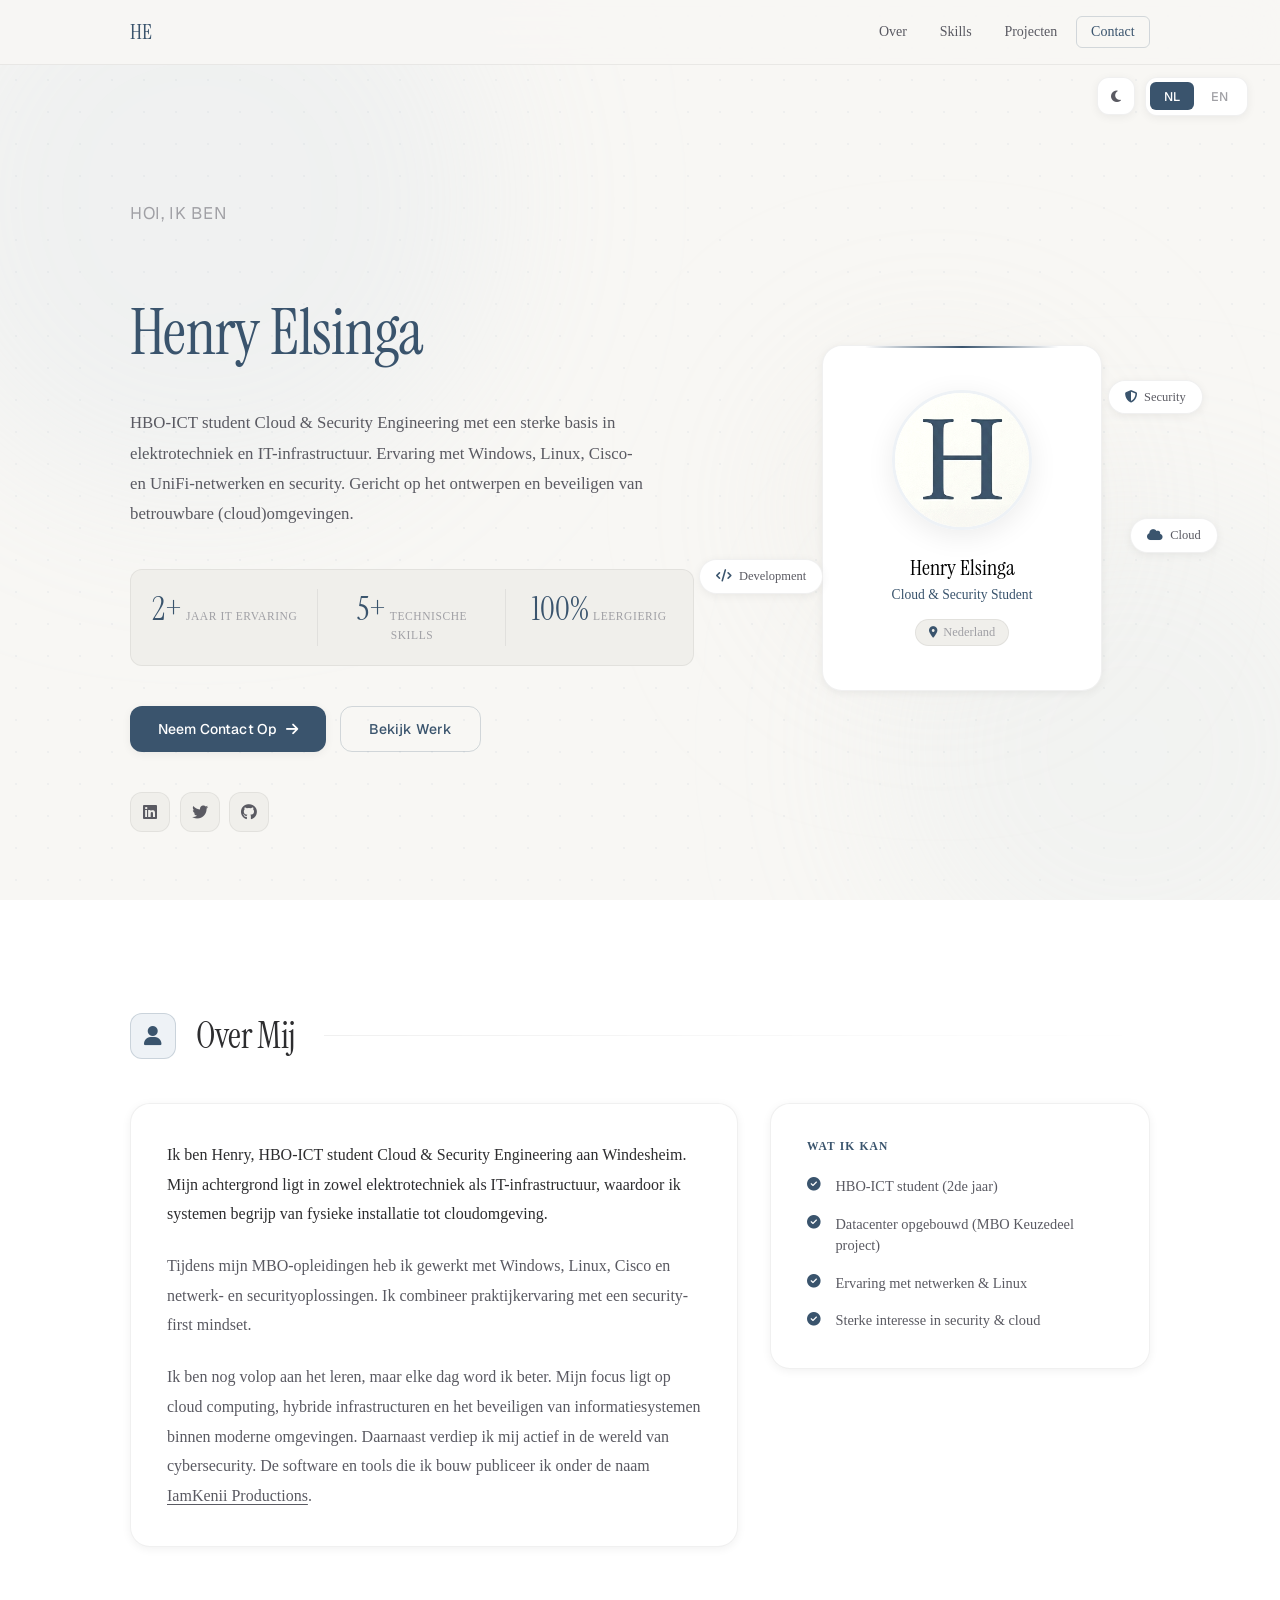
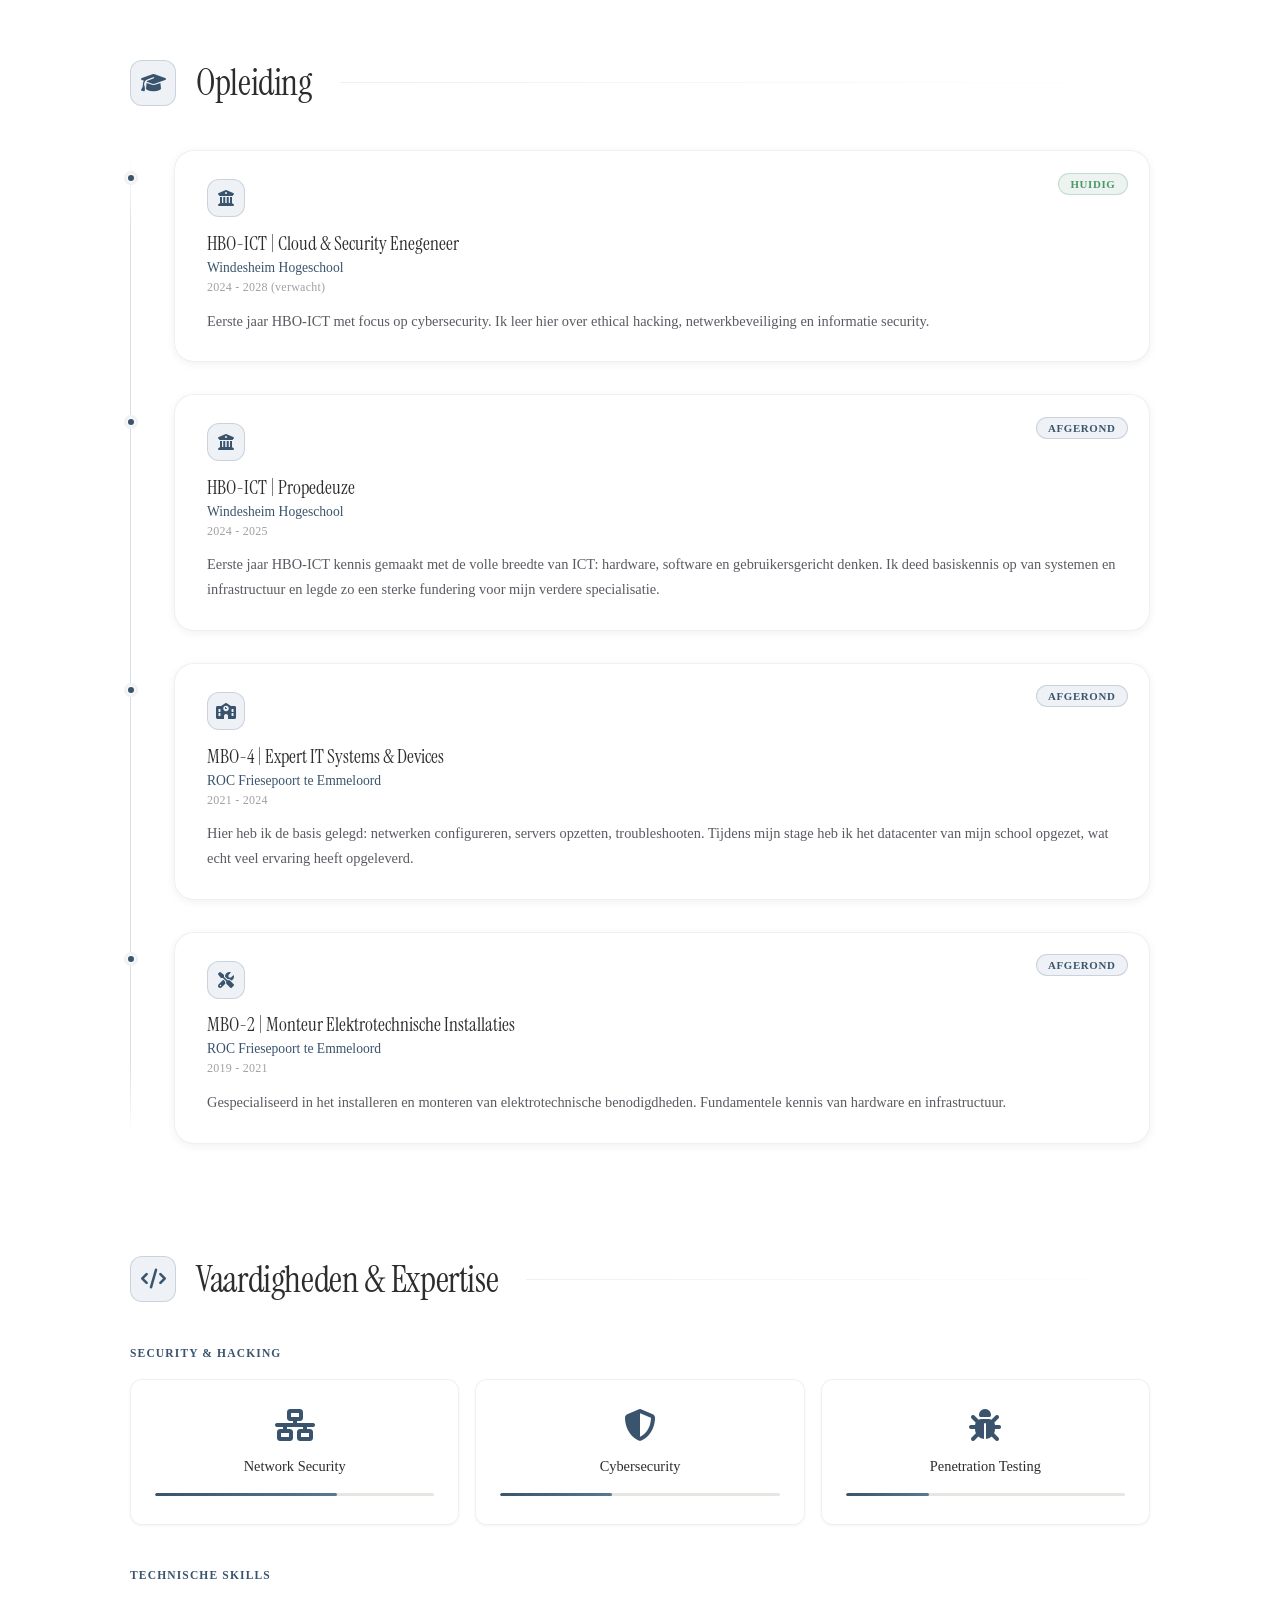
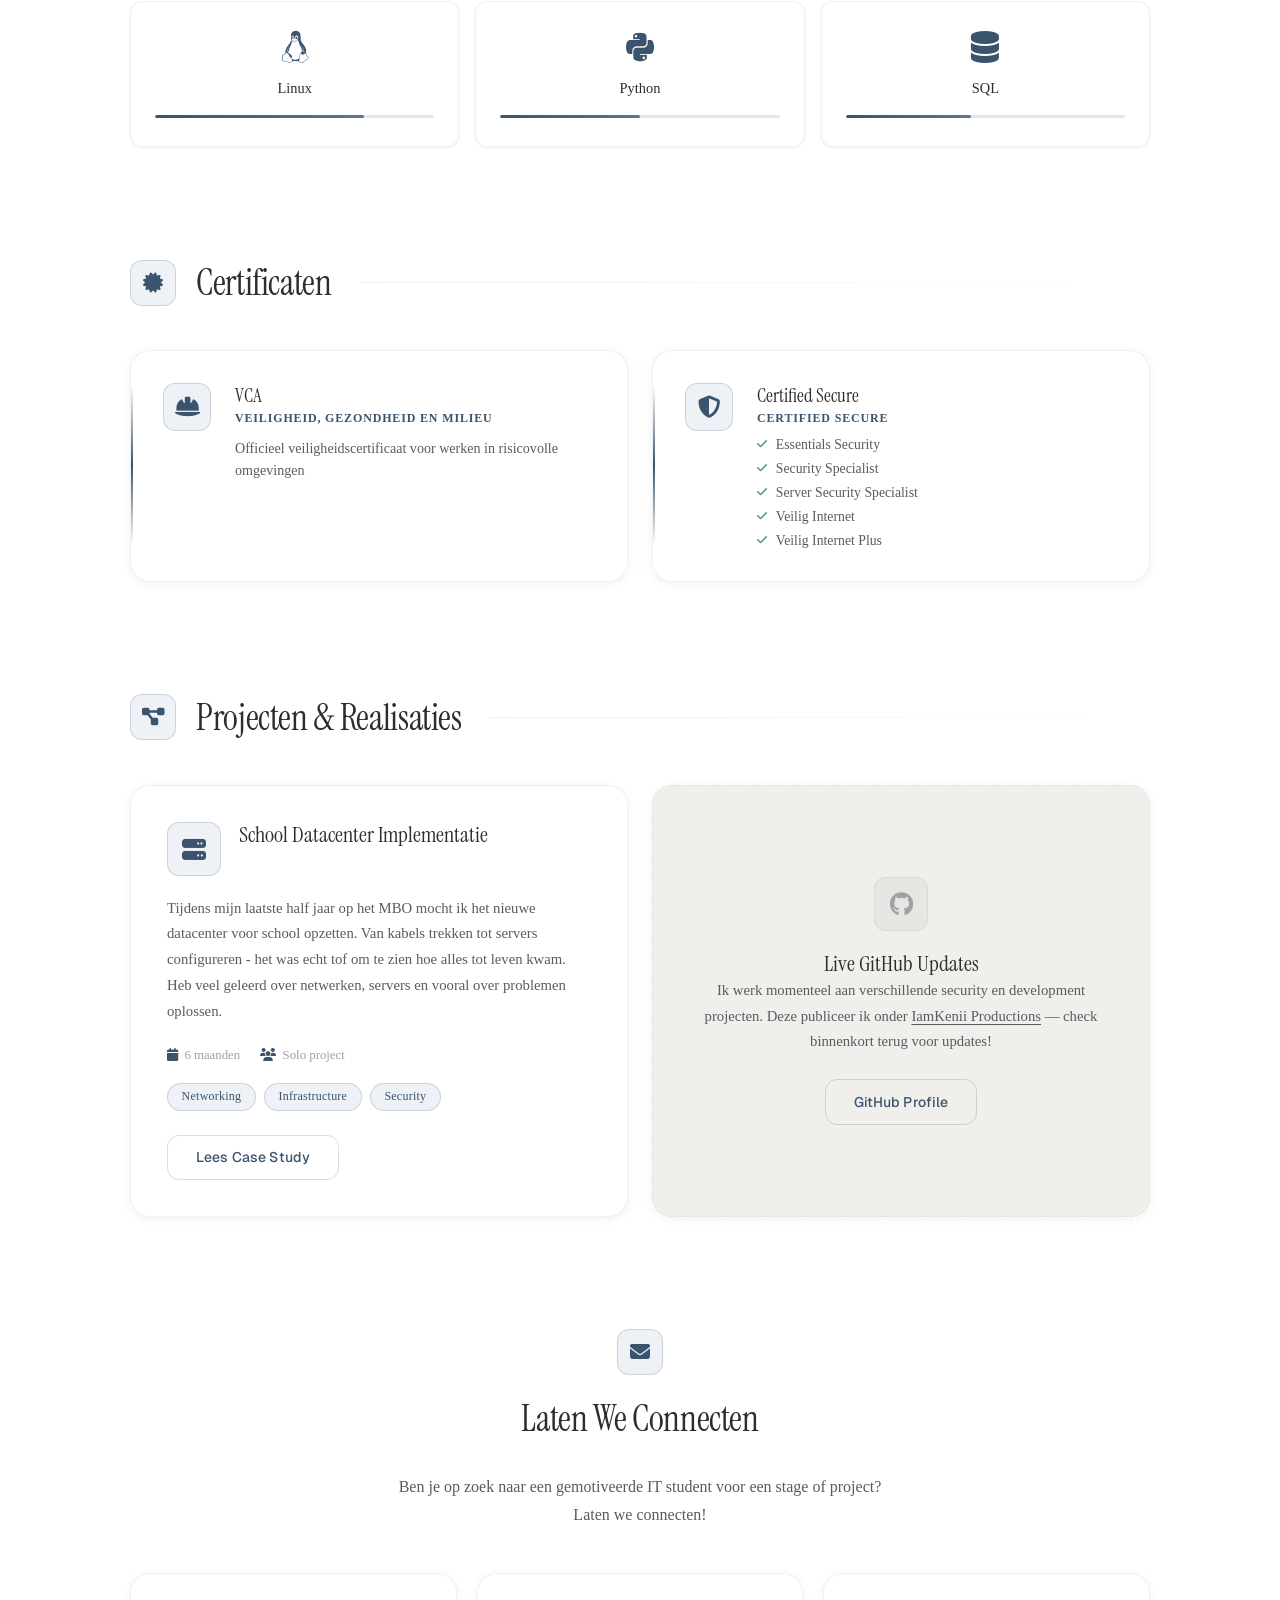
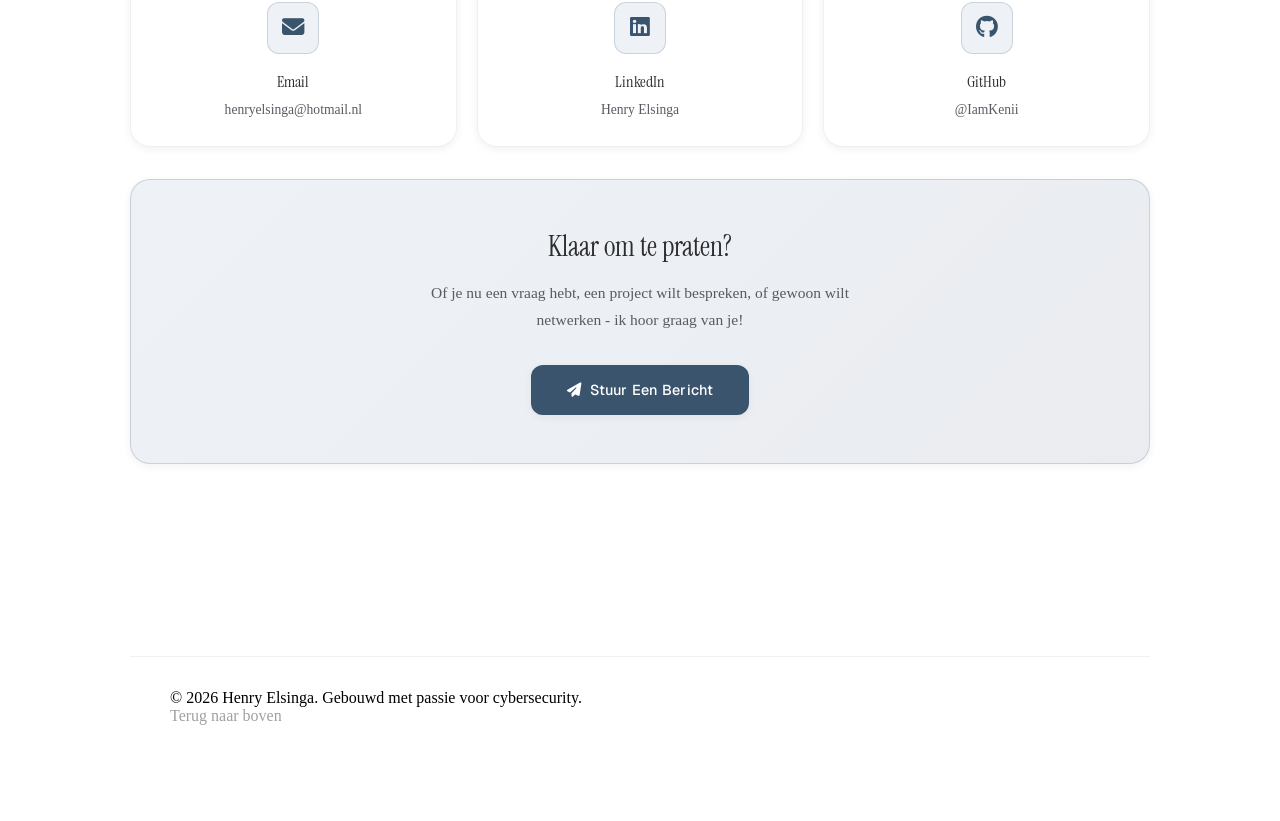
==== index.html @ 46349748 "Refactor styles, add theme & UI/JS improvements Large visual and behavior update: refactors CSS vari" ====
<!DOCTYPE html>
<html lang="nl">
<head>
    <meta charset="UTF-8">
    <meta name="viewport" content="width=device-width, initial-scale=1.0">
    <title>Henry Elsinga - Cloud & Security Engineer</title>
    <meta name="description" content="HBO-ICT student gespecialiseerd in cybersecurity, ethical hacking en cloud security. Beschikbaar voor stages en projecten.">
    <link rel="preconnect" href="https://fonts.googleapis.com">
    <link rel="preconnect" href="https://fonts.gstatic.com" crossorigin>
    <link href="https://fonts.googleapis.com/css2?family=Instrument+Serif:ital@0;1&family=Geist:wght@300;400;500;600&display=swap" rel="stylesheet">
    <link rel="stylesheet" href="https://cdnjs.cloudflare.com/ajax/libs/font-awesome/6.4.0/css/all.min.css">
    <link rel="stylesheet" href="./assets/css/style.css">
</head>
<body data-theme="light">
    <div class="background-animation">
        <div class="gradient-orbs">
            <div class="orb orb-1"></div>
            <div class="orb orb-2"></div>
            <div class="orb orb-3"></div>
        </div>
        <div class="grid-pattern"></div>
    </div>

    <!-- Henry Elsinga - Portfolio -->
    <nav class="main-nav">
        <div class="nav-content">
            <a href="#home" class="nav-logo">HE</a>
            <div class="nav-links-desktop">
                <a href="#about" class="nav-link">Over</a>
                <a href="#skills" class="nav-link">Skills</a>
                <a href="#projects" class="nav-link">Projecten</a>
                <a href="#contact" class="nav-link nav-link-highlight">Contact</a>
            </div>
        </div>
    </nav>

    <!-- Control Panel -->
    <div class="controls">
        <button class="theme-toggle" onclick="toggleTheme()" aria-label="Toggle theme">
            <i class="fas fa-moon" id="theme-icon"></i>
        </button>
        <div class="language-selector">
            <button class="lang-btn active" onclick="changeLanguage('nl')" data-lang="nl">NL</button>
            <button class="lang-btn" onclick="changeLanguage('en')" data-lang="en">EN</button>
        </div>
    </div>

    <!-- Main Container -->
    <div class="container">
        <main class="portfolio-wrapper">
            
            <section id="home" class="hero">
                <div class="hero-inner">
                    <div class="hero-text">
                        <h1 class="hero-title">
                            <span data-translate="hi" class="hero-label">Hoi, ik ben</span><br>
                            <span class="name">Henry Elsinga</span>
                        </h1>
                        <p class="hero-bio" data-translate="hero-subtitle">
                            HBO-ICT student Cloud & Security Engineering met een sterke basis in elektrotechniek en IT-infrastructuur. Ervaring met Windows, Linux, Cisco- en UniFi-netwerken en security. Gericht op het ontwerpen en beveiligen van betrouwbare (cloud)omgevingen.
                        </p>
                        
                        <div class="hero-stats">
                            <div class="stat">
                                <span class="stat-val">2+</span>
                                <span class="stat-name" data-translate="stat1">Jaar IT Ervaring</span>
                            </div>
                            <div class="stat">
                                <span class="stat-val">5+</span>
                                <span class="stat-name" data-translate="stat2">Technische Skills</span>
                            </div>
                            <div class="stat">
                                <span class="stat-val">100%</span>
                                <span class="stat-name" data-translate="stat3">Leergierig</span>
                            </div>
                        </div>

                        <div class="hero-actions">
                            <a href="#contact" class="btn btn-primary">
                                <span data-translate="cta-contact">Neem Contact Op</span>
                                <i class="fas fa-arrow-right"></i>
                            </a>
                            <a href="#projects" class="btn btn-outline">
                                <span data-translate="cta-work">Bekijk Werk</span>
                            </a>
                        </div>

                        <div class="hero-socials">
                            <a href="https://www.linkedin.com/in/henry-elsinga-b811a8236/" class="social-icon" target="_blank" rel="noopener" aria-label="LinkedIn">
                                <i class="fab fa-linkedin"></i>
                            </a>
                            <a href="https://twitter.com/kenixwastaken" class="social-icon" target="_blank" rel="noopener" aria-label="Twitter">
                                <i class="fab fa-twitter"></i>
                            </a>
                            <a href="https://github.com/IamKenii" class="social-icon" target="_blank" rel="noopener" aria-label="GitHub">
                                <i class="fab fa-github"></i>
                            </a>
                        </div>
                    </div>

                    <div class="hero-figure">
                        <div class="profile-box">
                            <div class="profile-img">
                                <img src="./assets/img/unnamed.png" alt="Henry Elsinga" style="filter: contrast(1.05) brightness(1.02);">
                            </div>
                            <div class="profile-meta">
                                <h3>Henry Elsinga</h3>
                                <p data-translate="profile-role">Cloud & Security Student</p>
                                <div class="profile-loc">
                                    <i class="fas fa-map-marker-alt"></i>
                                    <span>Nederland</span>
                                </div>
                            </div>
                        </div>

                        <div class="tag-floating tag-1">
                            <i class="fas fa-shield-alt"></i>
                            <span data-translate="badge1">Security</span>
                        </div>
                        <div class="tag-floating tag-2">
                            <i class="fas fa-code"></i>
                            <span data-translate="badge2">Development</span>
                        </div>
                        <div class="tag-floating tag-3">
                            <i class="fas fa-cloud"></i>
                            <span data-translate="badge3">Cloud</span>
                        </div>
                    </div>
                </div>
            </section>

            <section id="about" class="about reveal">
                <div class="section-top">
                    <div class="icon-wrap">
                        <i class="fas fa-user"></i>
                    </div>
                    <h2 class="title" data-translate="about">Over Mij</h2>
                </div>
                <div class="about-main">
                    <div class="glass-card about-desc">
                        <p class="text" data-translate="about-text">
                            Ik ben Henry, HBO-ICT student Cloud & Security Engineering aan Windesheim. Mijn achtergrond ligt in zowel elektrotechniek als IT-infrastructuur, waardoor ik systemen begrijp van fysieke installatie tot cloudomgeving.
                        </p>
                        <p class="text" data-translate="about-text2">
                            Tijdens mijn MBO-opleidingen heb ik gewerkt met Windows, Linux, Cisco en netwerk- en securityoplossingen. Ik combineer praktijkervaring met een security-first mindset.
                        </p>
                        <p class="text" data-translate="about-text3">
                            Ik ben nog volop aan het leren, maar elke dag word ik beter. Mijn focus ligt op cloud computing, hybride infrastructuren en het beveiligen van informatiesystemen binnen moderne omgevingen. Daarnaast verdiep ik mij actief in de wereld van cybersecurity. De software en tools die ik bouw publiceer ik onder de naam <a href="https://ip.henryelsinga.nl" target="_blank" rel="noopener" style="color:inherit;text-decoration:underline;text-underline-offset:3px;">IamKenii Productions</a>.
                        </p>
                    </div>
                    <div class="glass-card about-highlights">
                        <h3 data-translate="highlights">Wat ik kan</h3>
                        <ul class="check-list">
                            <li>
                                <i class="fas fa-check-circle"></i>
                                <span data-translate="highlight1">HBO-ICT student (2de jaar)</span>
                            </li>
                            <li>
                                <i class="fas fa-check-circle"></i>
                                <span data-translate="highlight2">Datacenter opgebouwd (MBO Keuzedeel project)</span>
                            </li>
                            <li>
                                <i class="fas fa-check-circle"></i>
                                <span data-translate="highlight3">Ervaring met netwerken & Linux</span>
                            </li>
                            <li>
                                <i class="fas fa-check-circle"></i>
                                <span data-translate="highlight4">Sterke interesse in security & cloud</span>
                            </li>
                        </ul>
                    </div>
                </div>
            </section>

            <section class="edu-wrap reveal">
                <div class="section-top">
                    <div class="icon-wrap">
                        <i class="fas fa-graduation-cap"></i>
                    </div>
                    <h2 class="title" data-translate="education">Opleiding</h2>
                </div>
                <div class="edu-timeline">
                    <div class="edu-node">
                        <div class="node-dot"></div>
                        <div class="node-box glass-card">
                            <div class="node-icon">
                                <i class="fas fa-university"></i>
                            </div>
                            <div class="node-status status-current" data-translate="current">Huidig</div>
                            <h3 class="node-title">HBO-ICT | Cloud & Security Enegeneer</h3>
                            <p class="node-place">Windesheim Hogeschool</p>
                            <p class="node-time" data-translate="edu1-period">2024 - 2028 (verwacht)</p>
                            <p class="node-text" data-translate="edu1-desc">Eerste jaar HBO-ICT met focus op cybersecurity. Ik leer hier over ethical hacking, netwerkbeveiliging en informatie security.</p>
                        </div>
                    </div>
                    <div class="edu-node">
                        <div class="node-dot"></div>
                        <div class="node-box glass-card">
                            <div class="node-icon">
                                <i class="fas fa-university"></i>
                            </div>
                            <div class="node-status status-done" data-translate="completed">Afgerond</div>
                            <h3 class="node-title">HBO-ICT | Propedeuze</h3>
                            <p class="node-place">Windesheim Hogeschool</p>
                            <p class="node-time" data-translate="edu2-period">2024 - 2025</p>
                            <p class="node-text" data-translate="edu2-desc">Eerste jaar HBO-ICT kennis gemaakt met de volle breedte van ICT: hardware, software en gebruikersgericht denken. Ik deed basiskennis op van systemen en infrastructuur en legde zo een sterke fundering voor mijn verdere specialisatie.</p>
                        </div>
                    </div>
                    <div class="edu-node">
                        <div class="node-dot"></div>
                        <div class="node-box glass-card">
                            <div class="node-icon">
                                <i class="fas fa-school"></i>
                            </div>
                            <div class="node-status status-done" data-translate="completed">Afgerond</div>
                            <h3 class="node-title">MBO-4 | Expert IT Systems & Devices</h3>
                            <p class="node-place">ROC Friesepoort te Emmeloord</p>
                            <p class="node-time" data-translate="edu3-period">2021 - 2024</p>
                            <p class="node-text" data-translate="edu3-desc">Hier heb ik de basis gelegd: netwerken configureren, servers opzetten, troubleshooten. Tijdens mijn stage heb ik het datacenter van mijn school opgezet, wat echt veel ervaring heeft opgeleverd.</p>
                        </div>
                    </div>
                    <div class="edu-node">
                        <div class="node-dot"></div>
                        <div class="node-box glass-card">
                            <div class="node-icon">
                                <i class="fas fa-tools"></i>
                            </div>
                            <div class="node-status status-done" data-translate="completed">Afgerond</div>
                            <h3 class="node-title">MBO-2 | Monteur Elektrotechnische Installaties</h3>
                            <p class="node-place">ROC Friesepoort te Emmeloord</p>
                            <p class="node-time" data-translate="edu4-period">2019 - 2021</p>
                            <p class="node-text" data-translate="edu4-desc">Gespecialiseerd in het installeren en monteren van elektrotechnische benodigdheden. Fundamentele kennis van hardware en infrastructuur.</p>
                        </div>
                    </div>
                </div>
            </section>

            <section id="skills" class="skills reveal">
                <div class="section-top">
                    <div class="icon-wrap">
                        <i class="fas fa-code"></i>
                    </div>
                    <h2 class="title" data-translate="skills">Vaardigheden & Expertise</h2>
                </div>
                
                <div class="skills-wrap">
                    <div class="skills-group">
                        <h3 class="group-label" data-translate="cat-security">
                            Security & Hacking
                        </h3>
                        <div class="skills-flow">
                            <div class="skill-item">
                                <div class="item-icon">
                                    <i class="fas fa-network-wired"></i>
                                </div>
                                <h4 class="item-name" data-translate="skill-network">Network Security</h4>
                                <div class="item-meter">
                                    <div class="meter-fill" style="--skill-level: 65%"></div>
                                </div>
                            </div>
                            <div class="skill-item">
                                <div class="item-icon">
                                    <i class="fas fa-shield-alt"></i>
                                </div>
                                <h4 class="item-name" data-translate="skill-security">Cybersecurity</h4>
                                <div class="item-meter">
                                    <div class="meter-fill" style="--skill-level: 40%"></div>
                                </div>
                            </div>
                            <div class="skill-item">
                                <div class="item-icon">
                                    <i class="fas fa-bug"></i>
                                </div>
                                <h4 class="item-name" data-translate="skill-pentest">Penetration Testing</h4>
                                <div class="item-meter">
                                    <div class="meter-fill" style="--skill-level: 30%"></div>
                                </div>
                            </div>
                        </div>
                    </div>

                    <div class="skills-group">
                        <h3 class="group-label" data-translate="cat-tech">
                            Technische Skills
                        </h3>
                        <div class="skills-flow">
                            <div class="skill-item">
                                <div class="item-icon">
                                    <i class="fab fa-linux"></i>
                                </div>
                                <h4 class="item-name">Linux</h4>
                                <div class="item-meter">
                                    <div class="meter-fill" style="--skill-level: 75%"></div>
                                </div>
                            </div>
                            <div class="skill-item">
                                <div class="item-icon">
                                    <i class="fab fa-python"></i>
                                </div>
                                <h4 class="item-name">Python</h4>
                                <div class="item-meter">
                                    <div class="meter-fill" style="--skill-level: 50%"></div>
                                </div>
                            </div>
                            <div class="skill-item">
                                <div class="item-icon">
                                    <i class="fas fa-database"></i>
                                </div>
                                <h4 class="item-name">SQL</h4>
                                <div class="item-meter">
                                    <div class="meter-fill" style="--skill-level: 45%"></div>
                                </div>
                            </div>
                        </div>
                    </div>
                </div>
            </section>

            <section id="certificates" class="certs reveal">
                <div class="section-top">
                    <div class="icon-wrap">
                        <i class="fas fa-certificate"></i>
                    </div>
                    <h2 class="title" data-translate="certificates">Certificaten</h2>
                </div>

                <div class="certs-grid">
                    <div class="cert-card glass-card">
                        <div class="cert-icon">
                            <i class="fas fa-hard-hat"></i>
                        </div>
                        <div class="cert-body">
                            <h3 class="cert-name">VCA</h3>
                            <p class="cert-org" data-translate="cert-vca-issuer">Veiligheid, Gezondheid en Milieu</p>
                            <p class="cert-text" data-translate="cert-vca-desc">Officieel veiligheidscertificaat voor werken in risicovolle omgevingen</p>
                        </div>
                    </div>

                    <div class="cert-card glass-card cert-featured">
                        <div class="cert-icon">
                            <i class="fas fa-shield-alt"></i>
                        </div>
                        <div class="cert-body">
                            <h3 class="cert-name" data-translate="cert-featured">Certified Secure</h3>
                            <p class="cert-org" data-translate="cert-featured">Certified Secure</p>
                            <ul class="cert-list">
                                <li><i class="fas fa-check"></i> <span data-translate="cert-sec-essentials">Essentials Security</span></li>
                                <li><i class="fas fa-check"></i> <span data-translate="cert-sec-specialist">Security Specialist</span></li>
                                <li><i class="fas fa-check"></i> <span data-translate="cert-sec-server">Server Security Specialist</span></li>
                                <li><i class="fas fa-check"></i> <span data-translate="cert-sec-internet">Veilig Internet</span></li>
                                <li><i class="fas fa-check"></i> <span data-translate="cert-sec-internet-plus">Veilig Internet Plus</span></li>
                            </ul>
                        </div>
                    </div>
                </div>
            </section>
            <section id="projects" class="work reveal">
                <div class="section-top">
                    <div class="icon-wrap">
                        <i class="fas fa-project-diagram"></i>
                    </div>
                    <h2 class="title" data-translate="projects">Projecten & Realisaties</h2>
                </div>
                <div class="work-grid">
                    <article class="glass-card work-item featured">
                        <div class="work-head">
                            <div class="work-icon">
                                <i class="fas fa-server"></i>
                            </div>
                            <h3 class="work-title" data-translate="project1-title">School Datacenter Implementatie</h3>
                        </div>
                        <p class="work-desc" data-translate="project1-desc">
                            Tijdens mijn laatste half jaar op het MBO mocht ik het nieuwe datacenter voor school opzetten. Van kabels trekken tot servers configureren - het was echt tof om te zien hoe alles tot leven kwam. Heb veel geleerd over netwerken, servers en vooral over problemen oplossen.
                        </p>
                        
                        <div class="work-case-study" id="case-1" style="display:none; margin-top: 1.5rem; padding-top: 1.5rem; border-top: 1px solid var(--border);">
                            <p class="node-text" data-translate="project1-case"></p>
                        </div>

                        <div class="work-meta">
                            <div class="meta-item">
                                <i class="fas fa-calendar"></i>
                                <span>6 maanden</span>
                            </div>
                            <div class="meta-item">
                                <i class="fas fa-users"></i>
                                <span data-translate="solo">Solo project</span>
                            </div>
                        </div>
                        <div class="work-tags">
                            <span class="pill">Networking</span>
                            <span class="pill">Infrastructure</span>
                            <span class="pill">Security</span>
                        </div>
                        <div class="work-actions" style="margin-top: 1.5rem;">
                            <button class="btn btn-outline btn-sm" onclick="toggleCase('case-1', this)">
                                <span data-translate="read-case">Lees Case Study</span>
                            </button>
                        </div>
                    </article>

                    <article class="glass-card work-item empty">
                        <div class="work-icon">
                            <i class="fab fa-github"></i>
                        </div>
                        <h3 class="work-title" data-translate="live-updates">Live GitHub Updates</h3>
                        <p class="work-desc" data-translate="upcoming-desc">
                            Ik werk momenteel aan verschillende security en development projecten. Deze publiceer ik onder <a href="https://ip.henryelsinga.nl" target="_blank" rel="noopener" style="color:inherit;text-decoration:underline;text-underline-offset:3px;">IamKenii Productions</a> — check binnenkort terug voor updates!
                        </p>
                        <a href="https://github.com/IamKenii" target="_blank" class="btn btn-outline">
                            <span>GitHub Profile</span>
                        </a>
                    </article>
                </div>
            </section>

            <section id="contact" class="connect reveal">
                <div class="section-top centered">
                    <div class="icon-wrap">
                        <i class="fas fa-envelope"></i>
                    </div>
                    <h2 class="title" data-translate="contact-title">Laten We Connecten</h2>
                    <p class="subtitle" data-translate="contact-subtitle">
                        Ben je op zoek naar een gemotiveerde IT student voor een stage of project? Laten we connecten!
                    </p>
                </div>

                <div class="connect-links">
                    <div class="connect-card glass-card">
                        <div class="connect-icon">
                            <i class="fas fa-envelope"></i>
                        </div>
                        <h3 data-translate="email">Email</h3>
                        <a href="mailto:henryelsinga@hotmail.nl" class="connect-link">henryelsinga@hotmail.nl</a>
                    </div>

                    <div class="connect-card glass-card">
                        <div class="connect-icon">
                            <i class="fab fa-linkedin"></i>
                        </div>
                        <h3>LinkedIn</h3>
                        <a href="https://www.linkedin.com/in/henry-elsinga-b811a8236/" target="_blank" class="connect-link">Henry Elsinga</a>
                    </div>

                    <div class="connect-card glass-card">
                        <div class="connect-icon">
                            <i class="fab fa-github"></i>
                        </div>
                        <h3>GitHub</h3>
                        <a href="https://github.com/IamKenii" target="_blank" class="connect-link">@IamKenii</a>
                    </div>
                </div>

                <div class="contact-cta glass-card">
                    <h3 data-translate="cta-title">Klaar om te praten?</h3>
                    <p data-translate="cta-text">Of je nu een vraag hebt, een project wilt bespreken, of gewoon wilt netwerken - ik hoor graag van je!</p>
                    <a href="mailto:henryelsinga@hotmail.nl" class="btn btn-primary btn-large">
                        <i class="fas fa-paper-plane"></i>
                        <span data-translate="send-message">Stuur Een Bericht</span>
                    </a>
                </div>
            </section>

            <footer class="portfolio-footer">
                <p>&copy; 2026 Henry Elsinga. <span data-translate="footer">Gebouwd met passie voor cybersecurity.</span></p>
                <div class="footer-links">
                    <a href="#home" data-translate="back-top">Terug naar boven</a>
                </div>
            </footer>
        </main>
    </div>

    <script src="./assets/js/script.js"></script>
</body>
</html>
---- assets/css/style.css ----
/* Henry Elsinga - Portfolio Styling */

@import url('https://fonts.googleapis.com/css2?family=Instrument+Serif:ital@0;1&family=Geist:wght@300;400;500;600&display=swap');

:root {
    --bg:           #f8f7f4;
    --bg-card:      #ffffff;
    --bg-subtle:    #f0efeb;
    --bg-muted:     #e8e6e2;

    --text-primary:   #2d2d2f;
    --text-secondary: #5a5a62;
    --text-muted:     #a0a0a5;

    --accent:         #3a546d;
    --accent-light:   #5b7791;
    --accent-pale:    #eef2f6;
    --accent-glow:    rgba(58, 84, 109, 0.08);

    --border:         rgba(0,0,0,0.06);
    --border-strong:  rgba(58, 84, 109, 0.2);

    --shadow-xs: 0 1px 3px rgba(0,0,0,0.05);
    --shadow-sm: 0 2px 10px rgba(0,0,0,0.06);
    --shadow-md: 0 6px 28px rgba(0,0,0,0.08);
    --shadow-lg: 0 16px 56px rgba(0,0,0,0.10);

    --radius-sm:  6px;
    --radius-md:  12px;
    --radius-lg:  20px;
    --radius-full: 9999px;

    --ease: cubic-bezier(0.4, 0, 0.2, 1);
    --fast: 0.16s;
    --base: 0.28s;

    --font-serif: 'Instrument Serif', Georgia, serif;
    --font-sans:  'Geist', -apple-system, sans-serif;
}

[data-theme="dark"] {
    --bg:           #121214;
    --bg-card:      #1a1a1e;
    --bg-subtle:    #222228;
    --bg-muted:     #2a2a32;

    --text-primary:   #e1e1e6;
    --text-secondary: #a0a0a5;
    --text-muted:     #6a6a70;

    --accent:         #8ca8c4;
    --accent-light:   #a8bfd8;
    --accent-pale:    rgba(140, 168, 196, 0.1);
    --accent-glow:    rgba(140, 168, 196, 0.15);

    --border:         rgba(255,255,255,0.08);
    --border-strong:  rgba(140, 168, 196, 0.3);

    --shadow-xs: 0 1px 3px rgba(0,0,0,0.3);
    --shadow-sm: 0 2px 10px rgba(0,0,0,0.4);
    --shadow-md: 0 6px 28px rgba(0,0,0,0.5);
    --shadow-lg: 0 16px 56px rgba(0,0,0,0.6);
}

/* Layout & Basis */
* { margin: 0; padding: 0; box-sizing: border-box; }
html { scroll-behavior: smooth; }

body.theme-switching {
    transition: background-color 0.4s ease, color 0.4s ease !important;
}
body.theme-switching * {
    transition: background-color 0.4s ease, color 0.4s ease, border-color 0.4s ease, box-shadow 0.4s ease !important;
}

/* Achtergrond effecten */
.background-animation {
    position: fixed;
    inset: 0;
    z-index: -1;
    pointer-events: none;
    overflow: hidden;
    background: var(--bg);
}

.gradient-orbs {
    position: absolute;
    inset: 0;
}

.orb {
    position: absolute;
    border-radius: 50%;
    filter: blur(80px);
    opacity: 0.15;
    animation: pulse-subtle 10s ease-in-out infinite;
    mix-blend-mode: multiply;
}

[data-theme="dark"] .orb {
    mix-blend-mode: screen;
    opacity: 0.1;
}

.orb-1 { width: 600px; height: 600px; background: #c5d5e8; top: -100px; left: -100px; animation-delay: 0s; }
.orb-2 { width: 500px; height: 500px; background: #d6e3ec; bottom: -100px; right: -100px; animation-delay: 2s; }
.orb-3 { width: 300px; height: 300px; background: #e2ddd8; top: 40%; right: 15%; animation-delay: 5s; }

.grid-pattern {
    position: absolute;
    inset: 0;
    background-image: radial-gradient(rgba(74, 101, 128, 0.05) 1px, transparent 1px);
    background-size: 32px 32px;
}

/* ========================================
   Navigation
   ======================================== */
.main-nav {
    position: fixed; top: 0; left: 0; right: 0; z-index: 999;
    padding: 1rem 0;
    background: rgba(248, 247, 244, 0.9);
    backdrop-filter: blur(20px); -webkit-backdrop-filter: blur(20px);
    border-bottom: 1px solid var(--border);
    transition: all var(--base) var(--ease);
}

[data-theme="dark"] .main-nav {
    background: rgba(18, 18, 20, 0.9);
}

.nav-content {
    max-width: 1100px; margin: 0 auto;
    padding: 0 2.5rem;
    display: flex; justify-content: space-between; align-items: center;
}

.nav-logo {
    font-family: var(--font-serif);
    font-size: 1.35rem; font-weight: 400;
    color: var(--accent);
    text-decoration: none; letter-spacing: 0.01em;
    transition: opacity var(--fast);
}
.nav-logo:hover { opacity: 0.7; }

.nav-links-desktop { display: flex; align-items: center; gap: 0.25rem; }

.nav-link {
    color: var(--text-secondary); text-decoration: none;
    font-size: 0.875rem; font-weight: 400;
    padding: 0.45rem 0.9rem; border-radius: var(--radius-sm);
    transition: color var(--fast), background var(--fast);
}
.nav-link:hover { color: var(--text-primary); background: var(--bg-subtle); }
.nav-link-highlight {
    color: var(--accent) !important; font-weight: 500;
    border: 1px solid var(--border-strong);
}
.nav-link-highlight:hover { background: var(--accent-pale) !important; }

/* Controls */
.controls {
    position: fixed; top: 4.8rem; right: 2rem;
    display: flex; align-items: center; gap: 0.6rem; z-index: 1000;
}

.theme-toggle {
    display: flex; align-items: center; justify-content: center;
    width: 38px; height: 38px;
    background: var(--bg-card);
    border: 1px solid var(--border);
    border-radius: var(--radius-md);
    color: var(--text-secondary);
    cursor: pointer;
    box-shadow: var(--shadow-sm);
    transition: all var(--fast);
}
.theme-toggle:hover {
    color: var(--accent);
    border-color: var(--border-strong);
    transform: translateY(-1px);
}

.language-selector {
    display: flex; gap: 0.2rem;
    background: var(--bg-card);
    border: 1px solid var(--border);
    border-radius: var(--radius-md);
    padding: 0.28rem; box-shadow: var(--shadow-sm);
}
.lang-btn {
    padding: 0.35rem 0.85rem; border: none;
    border-radius: var(--radius-sm); background: transparent;
    color: var(--text-muted); font-family: var(--font-sans);
    font-size: 0.78rem; font-weight: 500; letter-spacing: 0.04em;
    cursor: pointer; transition: all var(--fast);
}
.lang-btn:hover { color: var(--text-primary); }
.lang-btn.active { background: var(--accent); color: #fff; }

/* ========================================
   Layout
   ======================================== */
.container { max-width: 1100px; margin: 0 auto; padding: 8.5rem 2.5rem 4rem; }
.portfolio-wrapper { display: flex; flex-direction: column; gap: 7rem; }

/* ========================================
   Card
   ======================================== */
.glass-card {
    background: var(--bg-card);
    border: 1px solid var(--border);
    border-radius: var(--radius-lg);
    padding: 2.25rem;
    box-shadow: var(--shadow-sm);
    transition: box-shadow var(--base) var(--ease), border-color var(--base) var(--ease), transform var(--base) var(--ease);
}
.glass-card:hover {
    box-shadow: var(--shadow-md);
    border-color: var(--border-strong);
}

/* ========================================
   Hero Section
   ======================================== */
.hero { min-height: calc(100vh - 8.5rem); display: flex; align-items: center; }
.hero-inner {
    display: grid; grid-template-columns: 1.2fr 0.8fr;
    gap: 5rem; align-items: center; width: 100%;
}
.hero-text { display: flex; flex-direction: column; gap: 2.5rem; }

.hero-title {
    font-family: var(--font-serif);
    font-size: clamp(2.6rem, 5.5vw, 4rem);
    font-weight: 400; line-height: 1.1; letter-spacing: -0.01em;
}
.hero-label {
    display: block; font-family: var(--font-sans);
    font-size: clamp(0.9rem, 2vw, 1.05rem);
    font-weight: 400; color: var(--text-muted);
    margin-bottom: 0.3rem; letter-spacing: 0.04em; text-transform: uppercase;
}
.name { color: var(--accent); }

.hero-bio {
    font-size: clamp(0.95rem, 1.6vw, 1.05rem);
    line-height: 1.8; color: var(--text-secondary);
    max-width: 520px; font-weight: 300;
}

/* Stats */
.hero-stats {
    display: grid; grid-template-columns: repeat(3,1fr);
    border: 1px solid var(--border); border-radius: var(--radius-md);
    overflow: hidden; background: var(--bg-subtle);
}
.stat { text-align: center; padding: 1.4rem 1rem; position: relative; }
.stat:not(:last-child)::after {
    content:''; position:absolute; right:0; top:20%; height:60%;
    width:1px; background: var(--border);
}
.stat-val {
    font-family: var(--font-serif);
    font-size: 2rem; font-weight: 400; color: var(--accent);
    line-height: 1; margin-bottom: 0.35rem;
}
.stat-name {
    font-size: 0.72rem; color: var(--text-muted);
    font-weight: 500; letter-spacing: 0.05em; text-transform: uppercase;
}

/* Hero Actions & Buttons */
.hero-actions { display: flex; gap: 0.85rem; flex-wrap: wrap; }
.btn {
    display: inline-flex; align-items: center; gap: 0.55rem;
    padding: 0.8rem 1.75rem; border-radius: var(--radius-md);
    font-family: var(--font-sans); font-weight: 500; font-size: 0.875rem;
    text-decoration: none; transition: all var(--base) var(--ease);
    cursor: pointer; border: none; letter-spacing: 0.01em;
}
.btn-primary { background: var(--accent); color: #fff; box-shadow: var(--shadow-sm); }
.btn-primary:hover { background: var(--accent-light); transform: translateY(-1px); box-shadow: var(--shadow-md); }
.btn-outline { background: transparent; border: 1px solid var(--border-strong); color: var(--accent); }
.btn-outline:hover { background: var(--accent-pale); transform: translateY(-1px); }
.btn-large { padding: 1rem 2.25rem; font-size: 0.9rem; }

/* Social Icons */
.hero-socials { display: flex; gap: 0.6rem; }
.social-icon {
    width: 40px; height: 40px; border-radius: var(--radius-md);
    background: var(--bg-subtle); border: 1px solid var(--border);
    display: flex; align-items: center; justify-content: center;
    color: var(--text-secondary); font-size: 1rem; text-decoration: none;
    transition: all var(--base) var(--ease);
}
.social-icon:hover {
    background: var(--accent-pale); border-color: var(--border-strong);
    color: var(--accent); transform: translateY(-2px); box-shadow: var(--shadow-sm);
}

/* Hero Visual Part */
.hero-figure { position: relative; display: flex; justify-content: center; align-items: center; }

.profile-box {
    padding: 2.75rem 2rem; text-align: center;
    width: 100%; max-width: 280px; position: relative;
    background: var(--bg-card);
    border: 1px solid var(--border);
    border-radius: var(--radius-lg);
    box-shadow: var(--shadow-sm);
}

.profile-box::before {
    content:''; position:absolute; top:0; left:15%; right:15%;
    height:2px; background: linear-gradient(90deg, transparent, var(--accent), transparent);
    border-radius: var(--radius-full);
}

.profile-img {
    width: 140px; height: 140px; border-radius: var(--radius-full);
    margin: 0 auto 1.5rem;
    border: 3px solid var(--accent-pale);
    box-shadow: var(--shadow-md);
}
.profile-img img { width:100%; height:100%; border-radius:var(--radius-full); object-fit:cover; }

.profile-meta h3 {
    font-family: var(--font-serif); font-size: 1.35rem;
    font-weight: 400; margin-bottom: 0.3rem;
}
.profile-meta p { color: var(--accent); font-size: 0.85rem; font-weight: 500; margin-bottom: 1rem; }
.profile-loc {
    display: inline-flex; align-items: center; gap: 0.4rem;
    color: var(--text-muted); font-size: 0.78rem;
    background: var(--bg-subtle); padding: 0.3rem 0.8rem;
    border-radius: var(--radius-full); border: 1px solid var(--border);
}
.profile-loc i { color: var(--accent); font-size: 0.7rem; }

/* Tags */
.tag-floating {
    position: absolute; background: var(--bg-card);
    border: 1px solid var(--border);
    padding: 0.55rem 1rem; border-radius: var(--radius-full);
    display: flex; align-items: center; gap: 0.45rem;
    font-size: 0.78rem; font-weight: 500; color: var(--text-secondary);
    box-shadow: var(--shadow-sm);
    animation: float 5s ease-in-out infinite;
}
.tag-floating i { color: var(--accent); }
.tag-1 { top: 10%; right: -14%; animation-delay: 0s; }
.tag-2 { bottom: 28%; left: -20%; animation-delay: 1.5s; }
.tag-3 { top: 50%; right: -18%; animation-delay: 3s; }

/* Shared Section Components */
.section-top { display: flex; align-items: center; gap: 1.25rem; margin-bottom: 2.75rem; }
.section-top.centered { flex-direction: column; text-align: center; }

.icon-wrap {
    width: 46px; height: 46px; border-radius: var(--radius-md);
    background: var(--accent-pale);
    display: flex; align-items: center; justify-content: center;
    color: var(--accent); font-size: 1.25rem; flex-shrink: 0;
    border: 1px solid var(--border-strong);
}

.title {
    font-family: var(--font-serif);
    font-size: clamp(1.75rem, 3.5vw, 2.25rem);
    font-weight: 400; color: var(--text-primary); letter-spacing: -0.01em;
}

.section-top:not(.centered)::after {
    content: ''; flex: 1; height: 1px;
    background: linear-gradient(to right, var(--border), transparent);
    margin-left: 0.5rem;
}

/* About Section Styles */
.about { animation: fadeInUp 0.8s ease-out both; }
.about.reveal { opacity: 0; transform: translateY(15px); animation: none; }
.about.reveal.active { animation: fadeInUp 0.8s ease-out forwards; }
.about-main { display: grid; grid-template-columns: 1.6fr 1fr; gap: 2rem; align-items: start; }
.about-desc { display: flex; flex-direction: column; gap: 1.4rem; }
.about-desc .text { font-size: 1rem; line-height: 1.85; color: var(--text-secondary); font-weight: 300; }
.about-desc .text:first-child { color: var(--text-primary); font-weight: 400; }

.about-highlights h3 {
    font-size: 0.72rem; font-weight: 600; margin-bottom: 1.5rem;
    color: var(--accent); text-transform: uppercase; letter-spacing: 0.1em;
}
.check-list { list-style: none; display: flex; flex-direction: column; gap: 1rem; }
.check-list li {
    display: flex; align-items: flex-start; gap: 0.9rem;
    color: var(--text-secondary); font-size: 0.9rem; line-height: 1.5;
}
.check-list i { color: var(--accent); font-size: 0.85rem; margin-top: 0.15rem; flex-shrink: 0; }

/* ========================================
   General Content Sections
   ======================================== */
.content-section { animation: fadeInUp 0.7s ease-out both; }
.section-header { display: flex; align-items: center; gap: 1.25rem; margin-bottom: 2.75rem; }
.section-header.centered { flex-direction: column; text-align: center; }

.section-icon {
    width: 46px; height: 46px; border-radius: var(--radius-md);
    background: var(--accent-pale);
    display: flex; align-items: center; justify-content: center;
    color: var(--accent); font-size: 1.25rem; flex-shrink: 0;
    border: 1px solid var(--border-strong);
}

.section-title {
    font-family: var(--font-serif);
    font-size: clamp(1.75rem, 3.5vw, 2.25rem);
    font-weight: 400; color: var(--text-primary); letter-spacing: -0.01em;
}
.section-subtitle {
    font-size: 1rem; color: var(--text-secondary);
    max-width: 500px; margin-top: 0.65rem; line-height: 1.75; font-weight: 300;
}

.section-header:not(.centered)::after {
    content: ''; flex: 1; height: 1px;
    background: linear-gradient(to right, var(--border), transparent);
    margin-left: 0.5rem;
}

/* Skills Section Styles */
.skills-wrap { display: flex; flex-direction: column; gap: 2.75rem; }
.skills-group { display: flex; flex-direction: column; gap: 1.25rem; }
.group-label {
    font-size: 0.72rem; font-weight: 600; letter-spacing: 0.1em;
    color: var(--accent); text-transform: uppercase;
    display: flex; align-items: center; gap: 0.6rem;
}

.skills-flow { display: grid; grid-template-columns: repeat(auto-fit, minmax(200px, 1fr)); gap: 1rem; }

.skill-item {
    background: var(--bg-card); border: 1px solid var(--border);
    border-radius: var(--radius-md); padding: 1.75rem 1.5rem;
    text-align: center; transition: all var(--base) var(--ease);
    cursor: default; position: relative; box-shadow: var(--shadow-xs);
}
.skill-item:hover { border-color: var(--border-strong); transform: translateY(-3px); box-shadow: var(--shadow-md); }

.item-icon { font-size: 2rem; color: var(--accent); margin-bottom: 0.85rem; transition: transform var(--base); }
.skill-item:hover .item-icon { transform: scale(1.08); }
.item-icon { background: none !important; -webkit-text-fill-color: var(--accent) !important; }

.item-name { font-size: 0.9rem; font-weight: 500; color: var(--text-primary); margin-bottom: 1.1rem; }

.item-meter { width: 100%; height: 3px; background: var(--bg-muted); border-radius: var(--radius-full); overflow: hidden; }
.meter-fill { height: 100%; background: linear-gradient(90deg, var(--accent), var(--accent-light)); border-radius: var(--radius-full); width: var(--skill-level); }

/* Education Timeline Styles */
.edu-timeline { position: relative; padding-left: 2.75rem; }
.edu-timeline::before {
    content:''; position:absolute; left:0; top:0.5rem; bottom:0.5rem;
    width:1px; background: linear-gradient(to bottom, transparent, var(--border-strong) 8%, var(--border-strong) 92%, transparent);
}
.edu-node { position: relative; margin-bottom: 2rem; }
.edu-node:last-child { margin-bottom: 0; }

.node-dot {
    position: absolute; left: -3rem; top: 1.4rem;
    width: 10px; height: 10px; border-radius: 50%;
    background: var(--accent); border: 2px solid var(--bg);
    box-shadow: 0 0 0 2px var(--accent-pale); z-index: 1;
}

.node-box { padding: 1.75rem 2rem; }
.node-icon {
    display: inline-flex; align-items: center; justify-content: center;
    width: 38px; height: 38px; border-radius: var(--radius-md);
    background: var(--accent-pale); color: var(--accent);
    font-size: 1rem; margin-bottom: 0.85rem; border: 1px solid var(--border-strong);
}

.node-status {
    position: absolute; top: 1.4rem; right: 1.4rem;
    padding: 0.25rem 0.7rem; border-radius: var(--radius-full);
    font-size: 0.68rem; font-weight: 600; letter-spacing: 0.06em; text-transform: uppercase;
}
.status-current { background: #edf3f0; color: #4a9868; border: 1px solid rgba(74,152,104,0.25); }
.status-done { background: var(--accent-pale); color: var(--accent); border: 1px solid var(--border-strong); }

.node-title { font-family: var(--font-serif); font-size: 1.2rem; font-weight: 400; color: var(--text-primary); margin-bottom: 0.25rem; }
.node-place { font-size: 0.85rem; font-weight: 500; color: var(--accent); margin-bottom: 0.25rem; }
.node-time { font-size: 0.75rem; color: var(--text-muted); margin-bottom: 0.85rem; letter-spacing: 0.02em; }
.node-text { font-size: 0.9rem; line-height: 1.72; color: var(--text-secondary); font-weight: 300; }

/* Certificate Section Styles */
.certs-grid { display: grid; grid-template-columns: repeat(auto-fit, minmax(320px, 1fr)); gap: 1.5rem; }

.cert-card {
    padding: 2rem; display: flex; flex-direction: row;
    gap: 1.5rem; align-items: flex-start; transition: all var(--base) var(--ease);
    position: relative; overflow: hidden;
}
.cert-card::after {
    content:''; position:absolute; left:0; top:15%; bottom:15%;
    width:2px; background: linear-gradient(to bottom, transparent, var(--accent), transparent);
    border-radius: var(--radius-full);
}
.cert-card:hover { transform: translateY(-3px); box-shadow: var(--shadow-lg); }

.cert-icon {
    width: 48px; height: 48px; border-radius: var(--radius-md);
    background: var(--accent-pale); display: flex; align-items: center;
    justify-content: center; color: var(--accent); font-size: 1.4rem;
    flex-shrink: 0; border: 1px solid var(--border-strong);
}
.cert-body { flex: 1; }
.cert-name { font-family: var(--font-serif); font-size: 1.2rem; font-weight: 400; color: var(--text-primary); margin-bottom: 0.2rem; }
.cert-org { font-size: 0.75rem; font-weight: 600; color: var(--accent); margin-bottom: 0.65rem; text-transform: uppercase; letter-spacing: 0.07em; }
.cert-text { font-size: 0.88rem; line-height: 1.6; color: var(--text-secondary); font-weight: 300; }
.cert-list { list-style: none; display: flex; flex-direction: column; gap: 0.5rem; margin-top: 0.65rem; }
.cert-list li { display: flex; align-items: center; gap: 0.55rem; color: var(--text-secondary); font-size: 0.86rem; }
.cert-list i { color: #4a9868; font-size: 0.72rem; }

/* Work Section Styles */
.work-grid { display: grid; grid-template-columns: repeat(auto-fit, minmax(320px, 1fr)); gap: 1.5rem; }

.work-item { padding: 2.25rem; transition: all var(--base) var(--ease); }
.work-item:hover { transform: translateY(-4px); box-shadow: var(--shadow-lg); border-color: var(--border-strong); }

.work-item.empty {
    text-align: center; display: flex; flex-direction: column;
    align-items: center; justify-content: center; min-height: 300px;
    background: var(--bg-subtle); border-style: dashed;
}

.work-head { display: flex; align-items: flex-start; gap: 1.1rem; margin-bottom: 1.25rem; }
.work-icon {
    width: 54px; height: 54px; border-radius: var(--radius-md);
    background: var(--accent-pale); display: flex; align-items: center;
    justify-content: center; color: var(--accent); font-size: 1.5rem;
    flex-shrink: 0; border: 1px solid var(--border-strong);
}
.work-item.empty .work-icon { background: var(--bg-muted); color: var(--text-muted); border-color: var(--border); margin-bottom: 1.25rem; }

.work-title { font-family: var(--font-serif); font-size: 1.35rem; font-weight: 400; color: var(--text-primary); line-height: 1.25; }
.work-desc { font-size: 0.92rem; line-height: 1.75; color: var(--text-secondary); margin-bottom: 1.5rem; font-weight: 300; }
.work-meta { display: flex; gap: 1.25rem; margin-bottom: 1.25rem; }
.meta-item { display: flex; align-items: center; gap: 0.4rem; color: var(--text-muted); font-size: 0.8rem; }
.meta-item i { color: var(--accent); }
.work-tags { display: flex; flex-wrap: wrap; gap: 0.5rem; }
.pill {
    padding: 0.32rem 0.85rem; border-radius: var(--radius-full);
    background: var(--accent-pale); border: 1px solid var(--border-strong);
    color: var(--accent); font-size: 0.75rem; font-weight: 500; letter-spacing: 0.02em;
}

/* Contact & Connect Section Styles */
.connect-links { display: grid; grid-template-columns: repeat(auto-fit, minmax(200px, 1fr)); gap: 1.25rem; margin-bottom: 2rem; }

.connect-card { padding: 1.75rem; text-align: center; transition: all var(--base) var(--ease); }
.connect-card:hover { transform: translateY(-3px); box-shadow: var(--shadow-md); border-color: var(--border-strong); }

.connect-icon {
    width: 52px; height: 52px; border-radius: var(--radius-md);
    background: var(--accent-pale); display: flex; align-items: center;
    justify-content: center; color: var(--accent); font-size: 1.4rem;
    margin: 0 auto 1.1rem; border: 1px solid var(--border-strong);
}
.connect-card h3 { font-family: var(--font-serif); font-size: 1rem; font-weight: 400; margin-bottom: 0.5rem; color: var(--text-primary); }
.connect-link { color: var(--text-secondary); text-decoration: none; font-size: 0.85rem; transition: color var(--fast); }
.connect-link:hover { color: var(--accent); }

.contact-cta {
    padding: 3rem 3.5rem; text-align: center;
    background: linear-gradient(135deg, var(--accent-pale) 0%, #eaecf0 100%);
    border-color: var(--border-strong);
}
.contact-cta h3 { font-family: var(--font-serif); font-size: 1.75rem; font-weight: 400; margin-bottom: 0.85rem; color: var(--text-primary); }
.contact-cta p { font-size: 0.97rem; color: var(--text-secondary); margin-bottom: 2rem; max-width: 480px; margin-left: auto; margin-right: auto; line-height: 1.75; font-weight: 300; }

/* Responsive adjustments */
.subtitle {
    font-size: 1rem; color: var(--text-secondary);
    max-width: 500px; margin-top: 0.65rem; line-height: 1.75; font-weight: 300;
}

/* ========================================
   Footer
   ======================================== */
.portfolio-footer { margin-top: 5rem; padding: 2rem 2.5rem; border-top: 1px solid var(--border); }
.footer-content { max-width: 1100px; margin: 0 auto; display: flex; justify-content: space-between; align-items: center; color: var(--text-muted); font-size: 0.8rem; }
.footer-links a { color: var(--text-muted); text-decoration: none; transition: color var(--fast); }
.footer-links a:hover { color: var(--accent); }

/* ========================================
   Animations
   ======================================== */
@keyframes fadeInUp {
    from { 
        opacity: 0; 
        transform: translateY(15px); 
    }
    to { 
        opacity: 1; 
        transform: translateY(0); 
    }
}

@keyframes float {
    0%, 100% { transform: translateY(0); }
    50% { transform: translateY(-8px); }
}

@keyframes pulse-subtle {
    0%, 100% { opacity: 0.15; }
    50% { opacity: 0.25; }
}

/* Reveal classes for scroll animation */
.reveal {
    opacity: 0;
    transform: translateY(15px);
    transition: opacity 0.6s ease-out, transform 0.6s ease-out;
}

.reveal.active {
    opacity: 1;
    transform: translateY(0);
}

/* ========================================
   Responsive
   ======================================== */
@media (max-width: 1024px) {
    .hero-inner { grid-template-columns: 1fr; gap: 3rem; }
    .hero-figure { order: -1; }
    .tag-floating { display: none; }
    .about-main { grid-template-columns: 1fr; }
    .nav-links-desktop { display: none; }
    .projects-grid { grid-template-columns: 1fr; }
}

@media (max-width: 768px) {
    .container { padding: 6.5rem 1.5rem 3rem; }
    .portfolio-wrapper { gap: 5rem; }
    .controls { top: 4.5rem; right: 1.5rem; }
    .hero-actions { flex-direction: column; }
    .btn { width: 100%; justify-content: center; }
    .section-header { flex-direction: row; align-items: center; margin-bottom: 2rem; }
    .section-header::after { display: none; }
    .skills-grid { grid-template-columns: 1fr 1fr; }
    .timeline { padding-left: 2rem; }
    .timeline-marker { left: -2.3rem; }
    .contact-grid { grid-template-columns: 1fr; }
    .footer-content { flex-direction: column; gap: 0.75rem; text-align: center; }
    .cta-section { padding: 2.25rem 1.5rem; }
    .certificate-card { flex-direction: column; gap: 1.1rem; }
}

@media (max-width: 480px) {
    .hero { min-height: auto; }
    .profile-box { max-width: 100%; }
    .glass-card { padding: 1.5rem; }
    .skills-grid { grid-template-columns: 1fr; }
}

@media (prefers-reduced-motion: reduce) {
    *, *::before, *::after { animation-duration: 0.01ms !important; transition-duration: 0.01ms !important; }
}
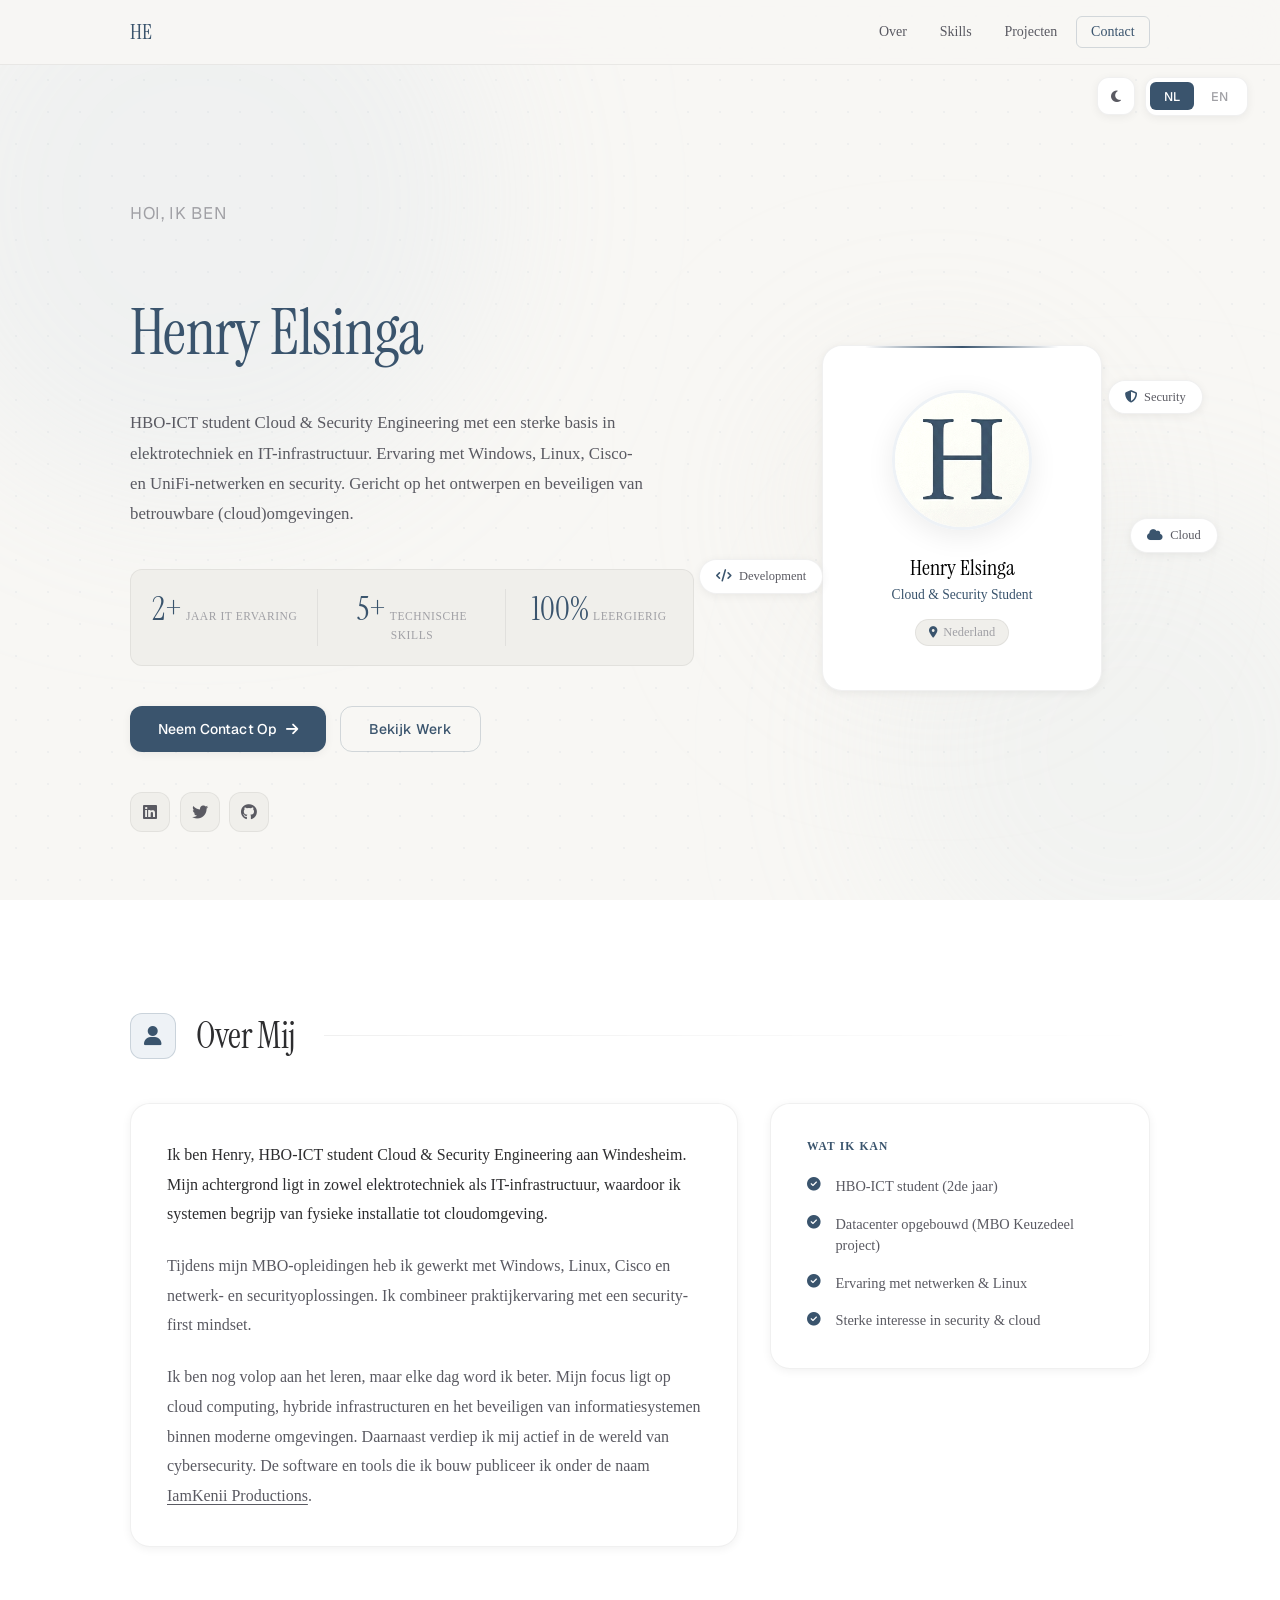
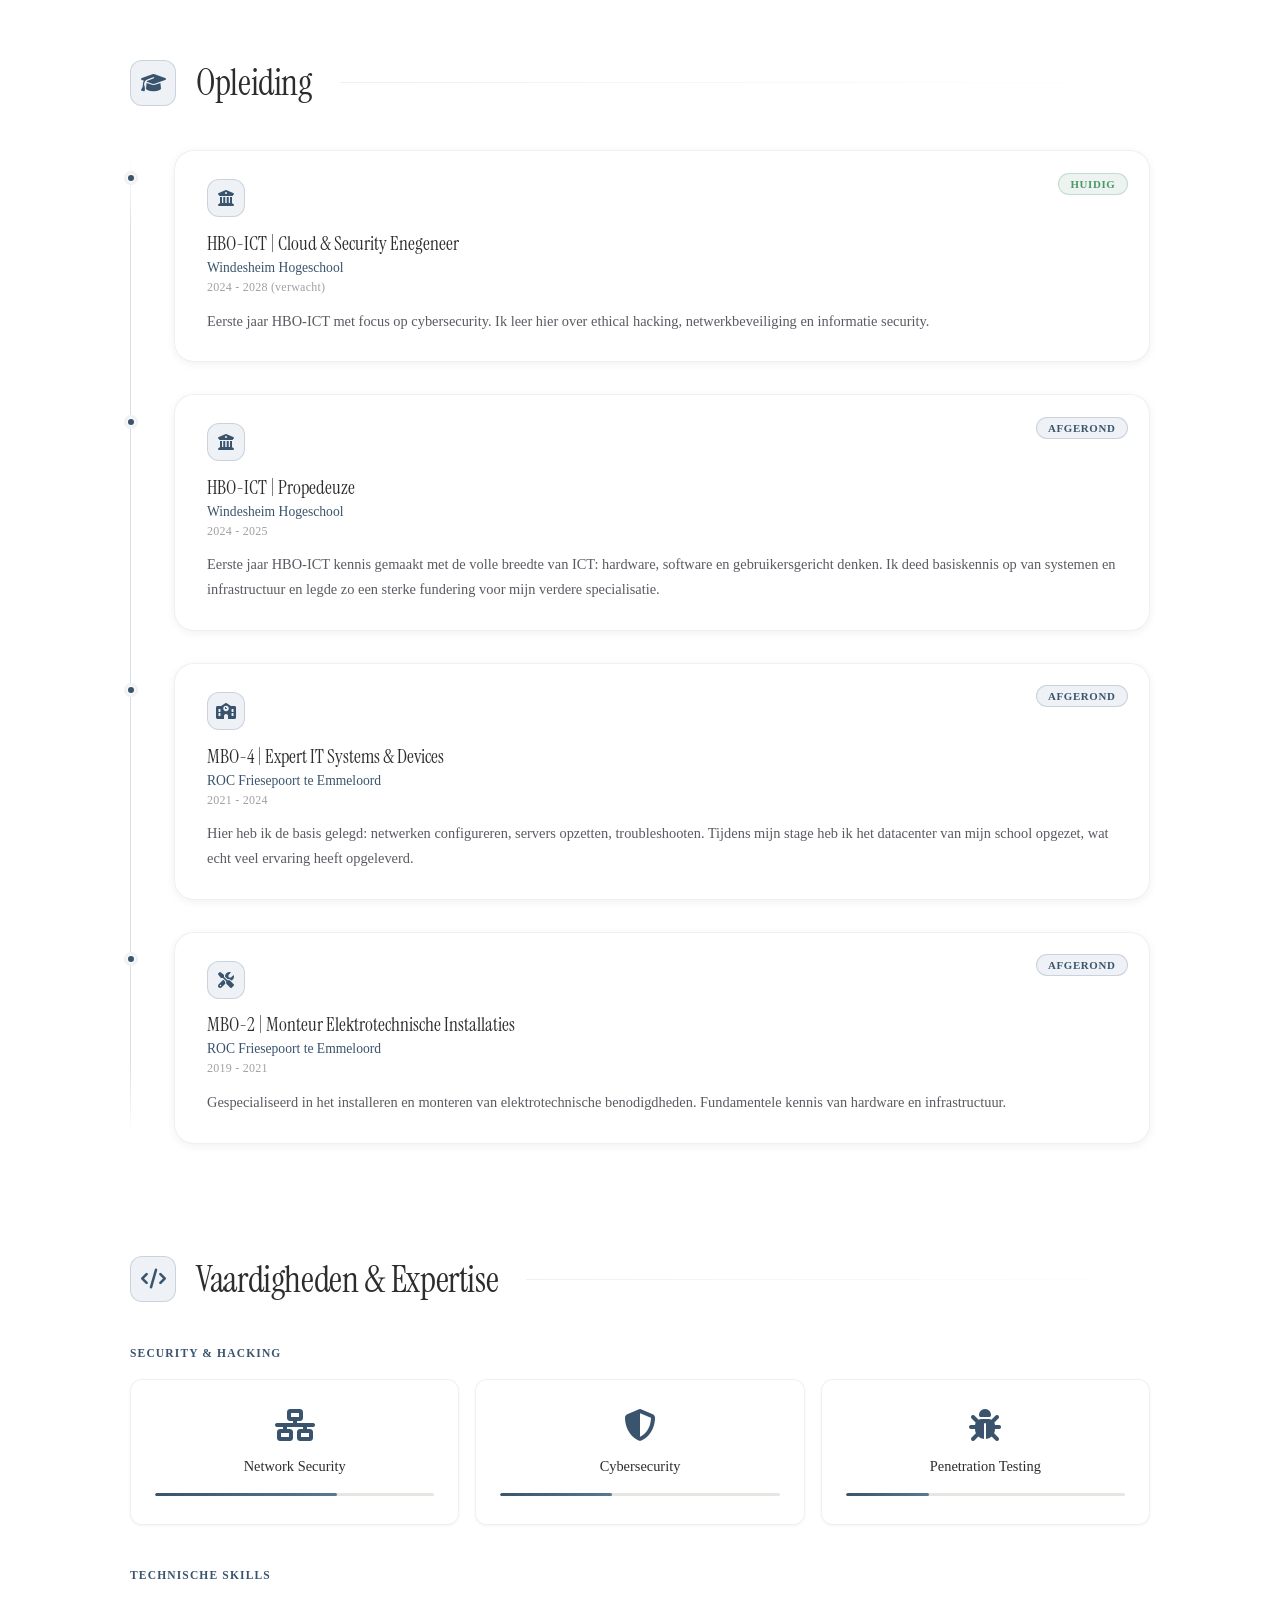
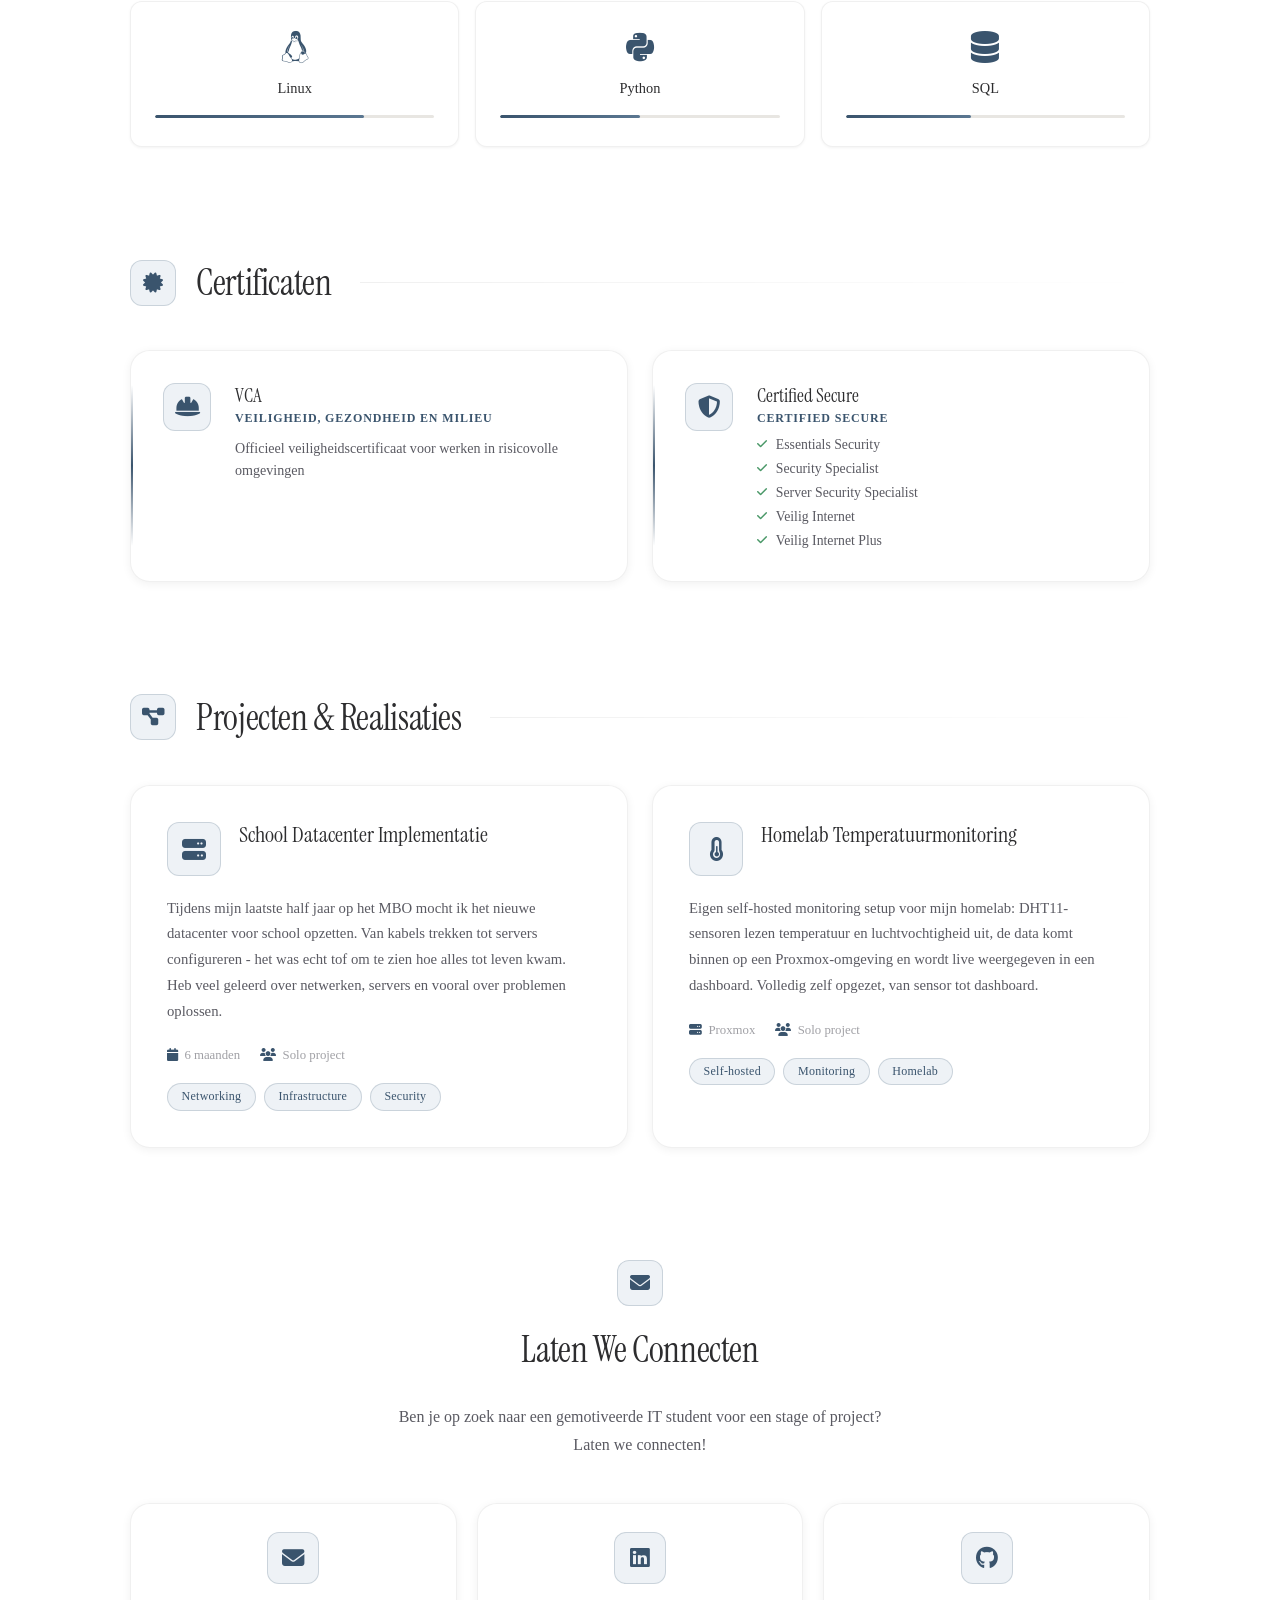
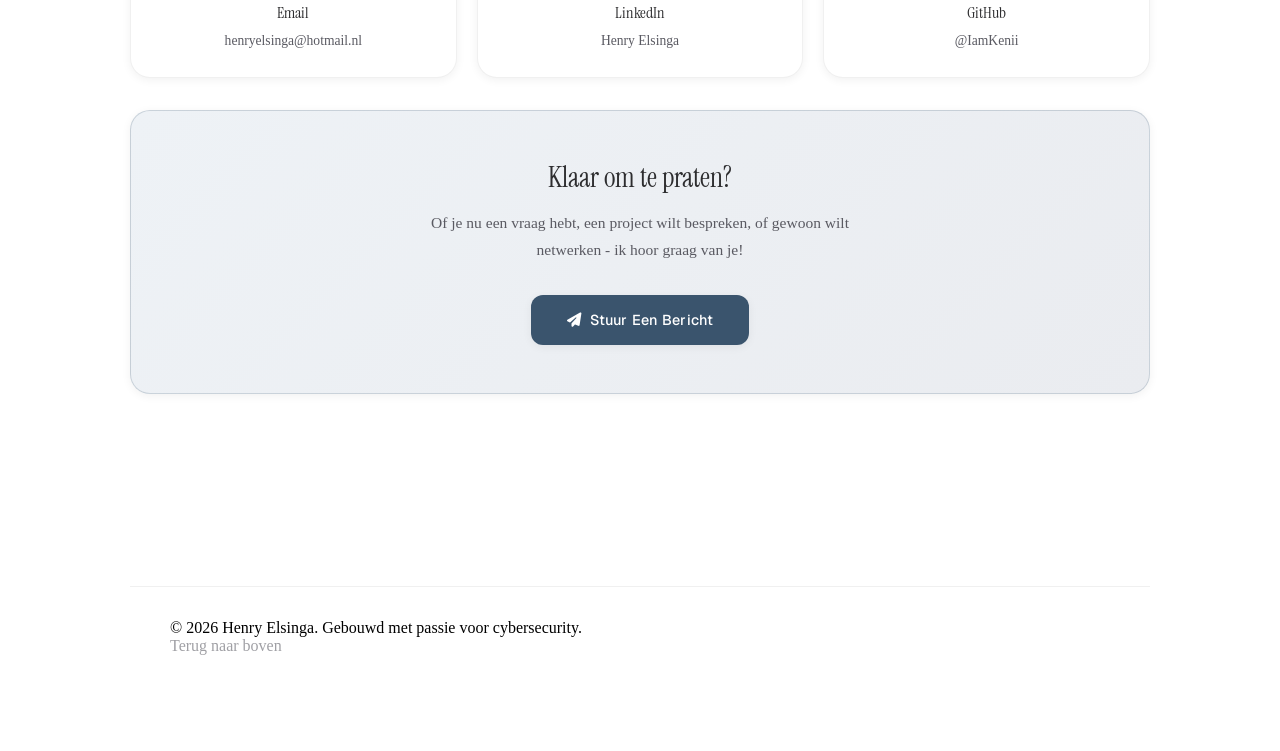
==== commit f043c1f3: "Add homelab project, favicon and SEO files Add a new Homelab Temperature Monitoring work item to the" ====
--- a/index.html
+++ b/index.html
@@ -5,6 +5,14 @@
     <meta name="viewport" content="width=device-width, initial-scale=1.0">
     <title>Henry Elsinga - Cloud & Security Engineer</title>
     <meta name="description" content="HBO-ICT student gespecialiseerd in cybersecurity, ethical hacking en cloud security. Beschikbaar voor stages en projecten.">
+    <link rel="icon" type="image/svg+xml" href="./assets/img/favicon.svg">
+
+    <meta property="og:title" content="Henry Elsinga - Cloud & Security Engineer">
+    <meta property="og:description" content="HBO-ICT student gespecialiseerd in cybersecurity, ethical hacking en cloud security. Beschikbaar voor stages en projecten.">
+    <meta property="og:type" content="website">
+    <meta property="og:url" content="https://henryelsinga.nl">
+    <meta property="og:image" content="https://henryelsinga.nl/assets/img/unnamed.png">
+    <meta name="twitter:card" content="summary">
     <link rel="preconnect" href="https://fonts.googleapis.com">
     <link rel="preconnect" href="https://fonts.gstatic.com" crossorigin>
     <link href="https://fonts.googleapis.com/css2?family=Instrument+Serif:ital@0;1&family=Geist:wght@300;400;500;600&display=swap" rel="stylesheet">
@@ -392,24 +400,33 @@
                             <span class="pill">Infrastructure</span>
                             <span class="pill">Security</span>
                         </div>
-                        <div class="work-actions" style="margin-top: 1.5rem;">
-                            <button class="btn btn-outline btn-sm" onclick="toggleCase('case-1', this)">
-                                <span data-translate="read-case">Lees Case Study</span>
-                            </button>
-                        </div>
                     </article>
 
-                    <article class="glass-card work-item empty">
-                        <div class="work-icon">
-                            <i class="fab fa-github"></i>
-                        </div>
-                        <h3 class="work-title" data-translate="live-updates">Live GitHub Updates</h3>
-                        <p class="work-desc" data-translate="upcoming-desc">
-                            Ik werk momenteel aan verschillende security en development projecten. Deze publiceer ik onder <a href="https://ip.henryelsinga.nl" target="_blank" rel="noopener" style="color:inherit;text-decoration:underline;text-underline-offset:3px;">IamKenii Productions</a> — check binnenkort terug voor updates!
-                        </p>
-                        <a href="https://github.com/IamKenii" target="_blank" class="btn btn-outline">
-                            <span>GitHub Profile</span>
-                        </a>
+                    <article class="glass-card work-item">
+                        <div class="work-head">
+                            <div class="work-icon">
+                                <i class="fas fa-thermometer-half"></i>
+                            </div>
+                            <h3 class="work-title" data-translate="project2-title">Homelab Temperatuurmonitoring</h3>
+                        </div>
+                        <p class="work-desc" data-translate="project2-desc">
+                            Eigen self-hosted monitoring setup voor mijn homelab: DHT11-sensoren lezen temperatuur en luchtvochtigheid uit, de data komt binnen op een Proxmox-omgeving en wordt live weergegeven in een dashboard. Volledig zelf opgezet, van sensor tot dashboard.
+                        </p>
+                        <div class="work-meta">
+                            <div class="meta-item">
+                                <i class="fas fa-server"></i>
+                                <span>Proxmox</span>
+                            </div>
+                            <div class="meta-item">
+                                <i class="fas fa-users"></i>
+                                <span data-translate="solo">Solo project</span>
+                            </div>
+                        </div>
+                        <div class="work-tags">
+                            <span class="pill">Self-hosted</span>
+                            <span class="pill">Monitoring</span>
+                            <span class="pill">Homelab</span>
+                        </div>
                     </article>
                 </div>
             </section>
--- a/assets/css/style.css
+++ b/assets/css/style.css
@@ -39,10 +39,10 @@
 }
 
 [data-theme="dark"] {
-    --bg:           #121214;
-    --bg-card:      #1a1a1e;
-    --bg-subtle:    #222228;
-    --bg-muted:     #2a2a32;
+    --bg:           #14181f;
+    --bg-card:      #1c212b;
+    --bg-subtle:    #232a35;
+    --bg-muted:     #2b3340;
 
     --text-primary:   #e1e1e6;
     --text-secondary: #a0a0a5;
@@ -330,6 +330,7 @@
     font-family: var(--font-serif); font-size: 1.35rem;
     font-weight: 400; margin-bottom: 0.3rem;
 }
+
 .profile-meta p { color: var(--accent); font-size: 0.85rem; font-weight: 500; margin-bottom: 1rem; }
 .profile-loc {
     display: inline-flex; align-items: center; gap: 0.4rem;
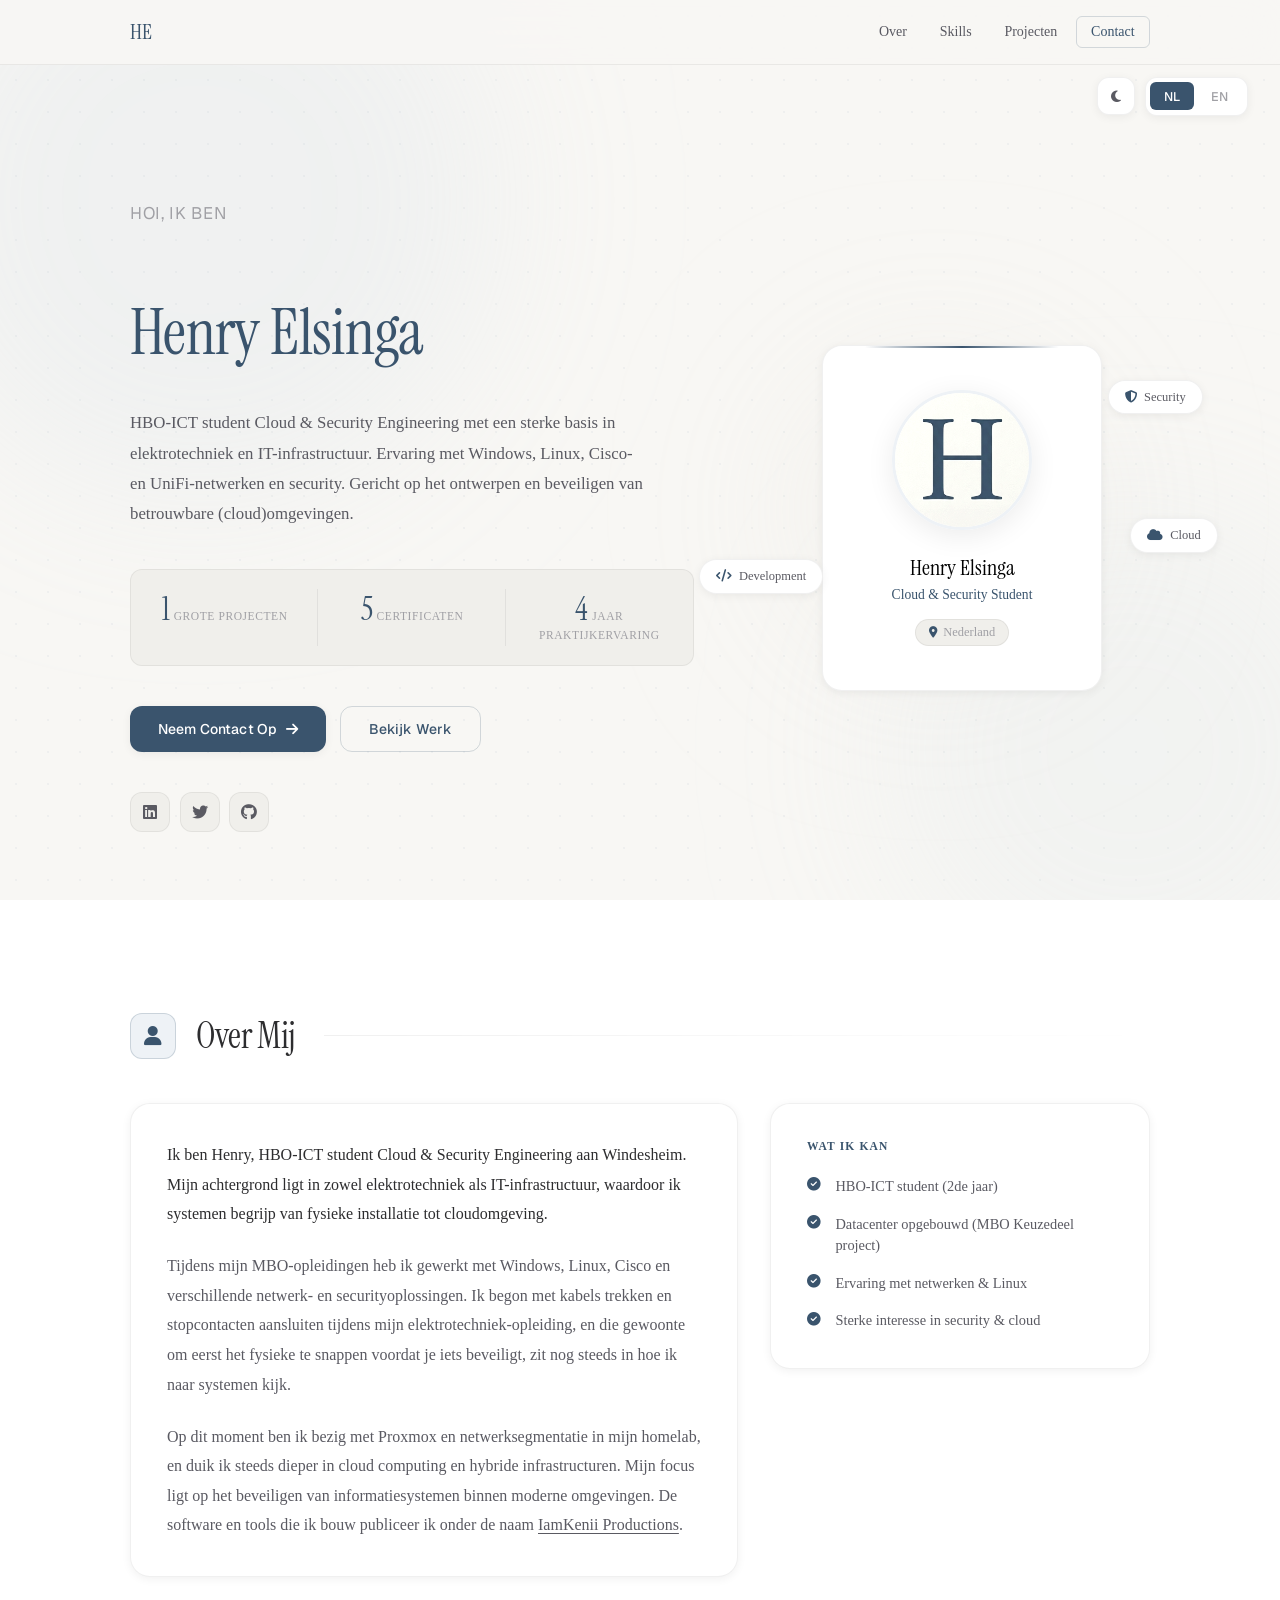
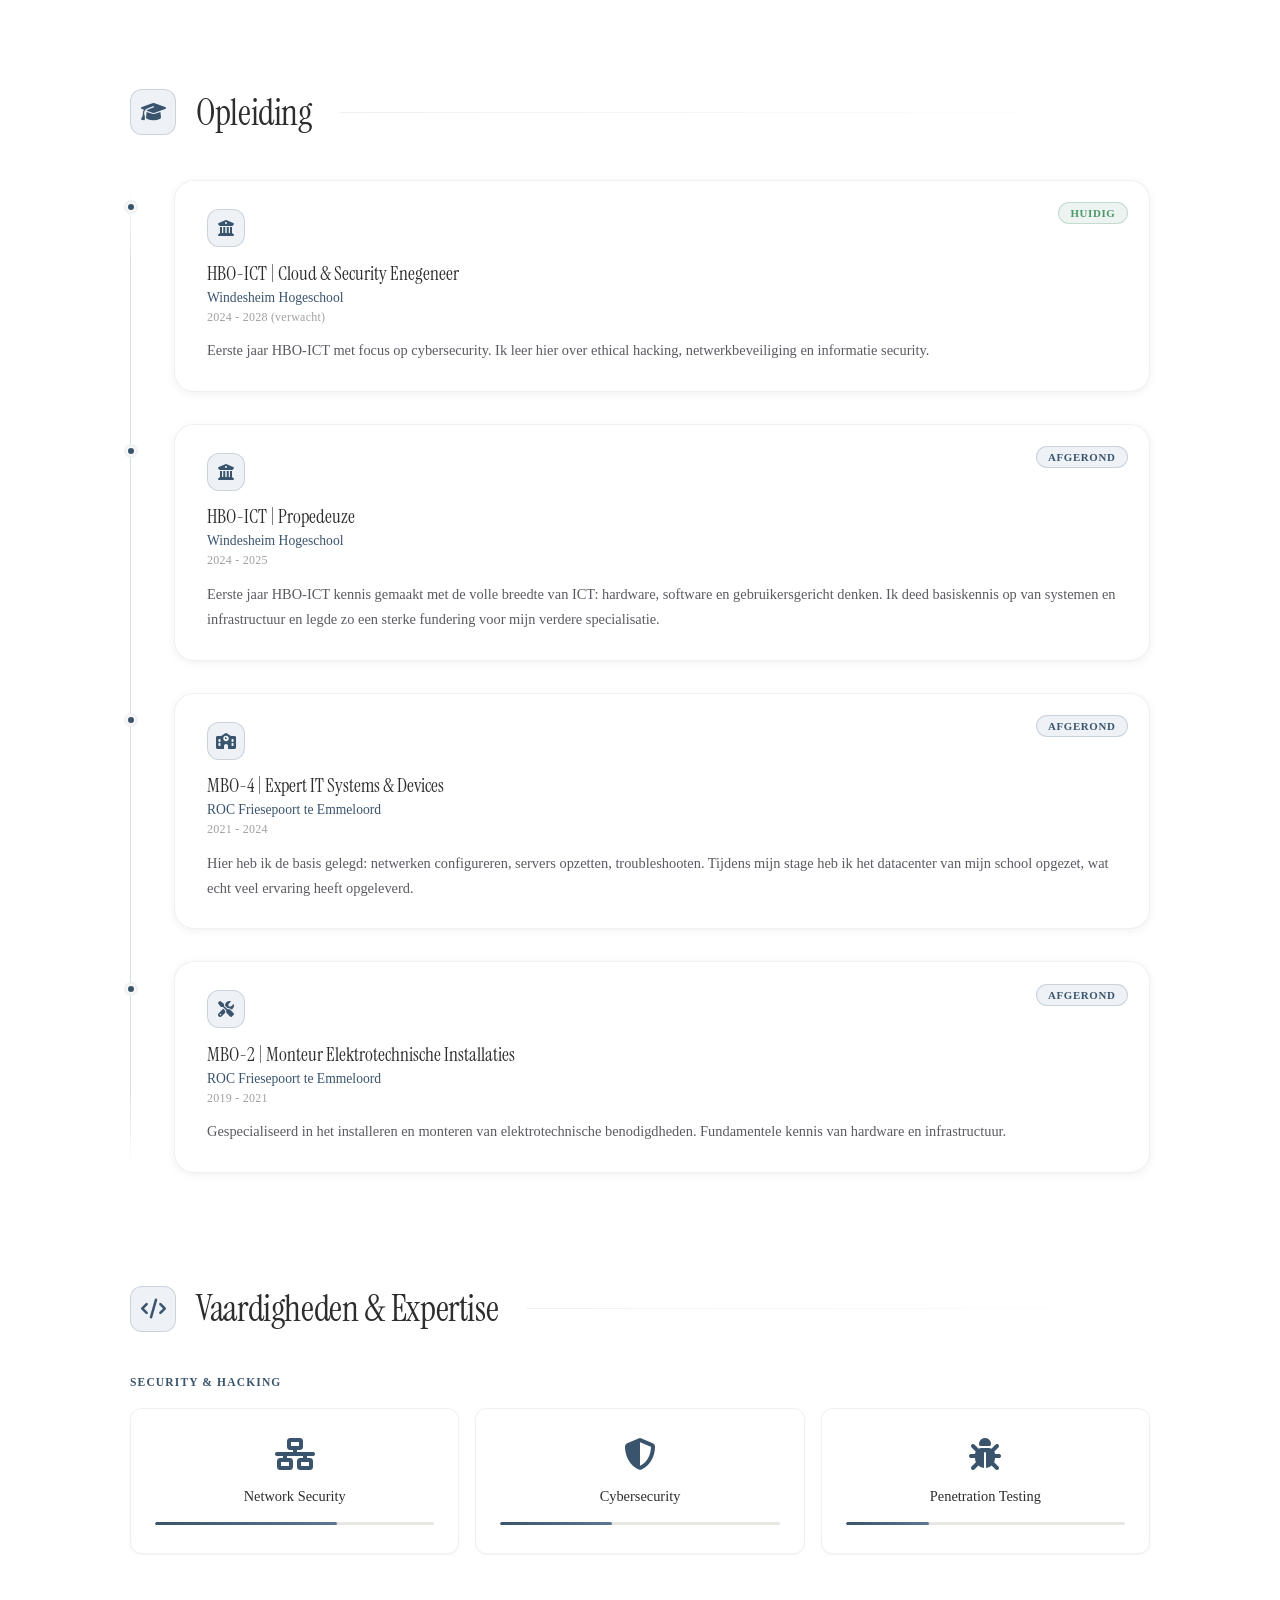
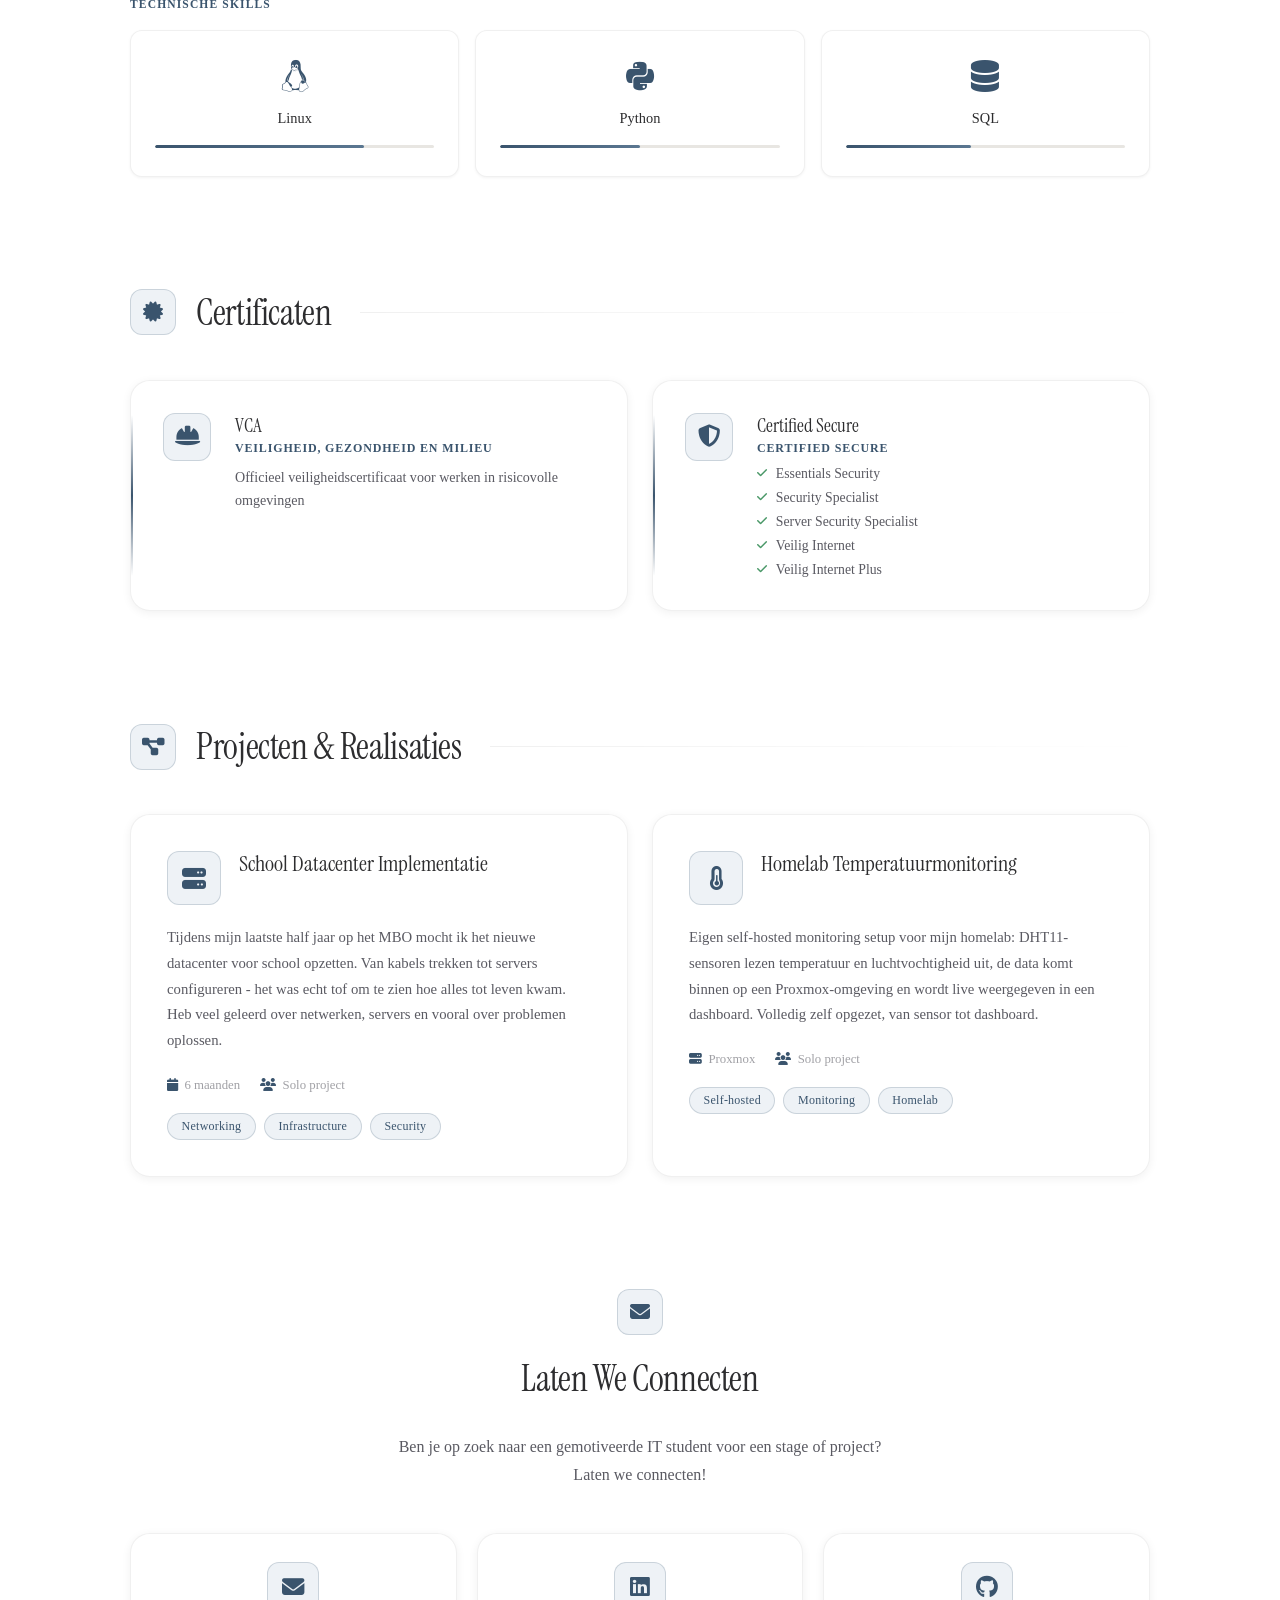
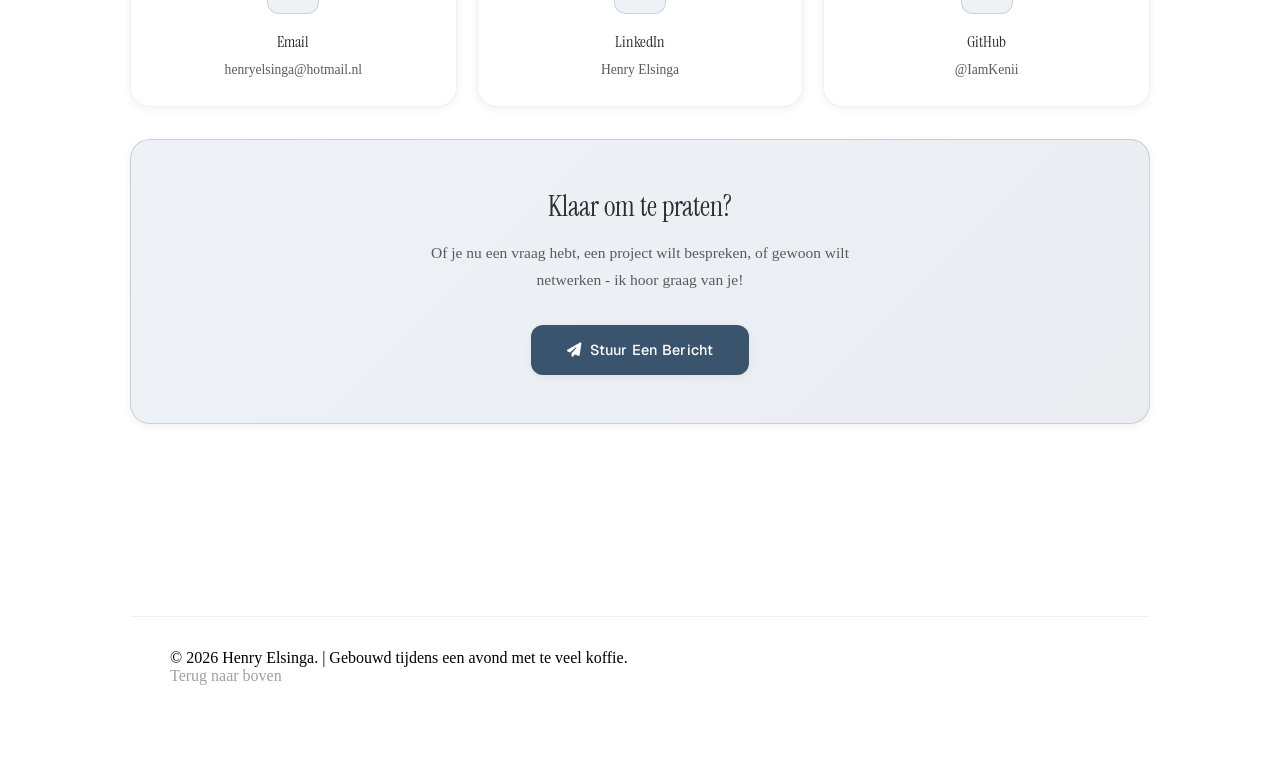
==== commit fe3990c7: "index update" ====
--- a/index.html
+++ b/index.html
@@ -70,16 +70,16 @@
                         
                         <div class="hero-stats">
                             <div class="stat">
-                                <span class="stat-val">2+</span>
-                                <span class="stat-name" data-translate="stat1">Jaar IT Ervaring</span>
+                                <span class="stat-val">2</span>
+                                <span class="stat-name" data-translate="stat1">Grote Projecten</span>
                             </div>
                             <div class="stat">
-                                <span class="stat-val">5+</span>
-                                <span class="stat-name" data-translate="stat2">Technische Skills</span>
+                                <span class="stat-val">6</span>
+                                <span class="stat-name" data-translate="stat2">Certificaten</span>
                             </div>
                             <div class="stat">
-                                <span class="stat-val">100%</span>
-                                <span class="stat-name" data-translate="stat3">Leergierig</span>
+                                <span class="stat-val">5</span>
+                                <span class="stat-name" data-translate="stat3">Jaar Praktijkervaring</span>
                             </div>
                         </div>
 
@@ -150,10 +150,10 @@
                             Ik ben Henry, HBO-ICT student Cloud & Security Engineering aan Windesheim. Mijn achtergrond ligt in zowel elektrotechniek als IT-infrastructuur, waardoor ik systemen begrijp van fysieke installatie tot cloudomgeving.
                         </p>
                         <p class="text" data-translate="about-text2">
-                            Tijdens mijn MBO-opleidingen heb ik gewerkt met Windows, Linux, Cisco en netwerk- en securityoplossingen. Ik combineer praktijkervaring met een security-first mindset.
+                            Tijdens mijn MBO-opleidingen heb ik gewerkt met Windows, Linux, Cisco en verschillende netwerk- en securityoplossingen. Ik begon met kabels trekken en stopcontacten aansluiten tijdens mijn elektrotechniek-opleiding, en die gewoonte om eerst het fysieke te snappen voordat je iets beveiligt, zit nog steeds in hoe ik naar systemen kijk.
                         </p>
                         <p class="text" data-translate="about-text3">
-                            Ik ben nog volop aan het leren, maar elke dag word ik beter. Mijn focus ligt op cloud computing, hybride infrastructuren en het beveiligen van informatiesystemen binnen moderne omgevingen. Daarnaast verdiep ik mij actief in de wereld van cybersecurity. De software en tools die ik bouw publiceer ik onder de naam <a href="https://ip.henryelsinga.nl" target="_blank" rel="noopener" style="color:inherit;text-decoration:underline;text-underline-offset:3px;">IamKenii Productions</a>.
+                            Op dit moment ben ik bezig met Proxmox en netwerksegmentatie in mijn homelab, en duik ik steeds dieper in cloud computing en hybride infrastructuren. Mijn focus ligt op het beveiligen van informatiesystemen binnen moderne omgevingen. De software en tools die ik bouw publiceer ik onder de naam <a href="https://ip.henryelsinga.nl" target="_blank" rel="noopener" style="color:inherit;text-decoration:underline;text-underline-offset:3px;">IamKenii Productions</a>.
                         </p>
                     </div>
                     <div class="glass-card about-highlights">
@@ -479,7 +479,7 @@
             </section>
 
             <footer class="portfolio-footer">
-                <p>&copy; 2026 Henry Elsinga. <span data-translate="footer">Gebouwd met passie voor cybersecurity.</span></p>
+                <p>&copy; 2026 Henry Elsinga. <span data-translate="footer">| Gebouwd tijdens een avond met te veel koffie.</span></p>
                 <div class="footer-links">
                     <a href="#home" data-translate="back-top">Terug naar boven</a>
                 </div>
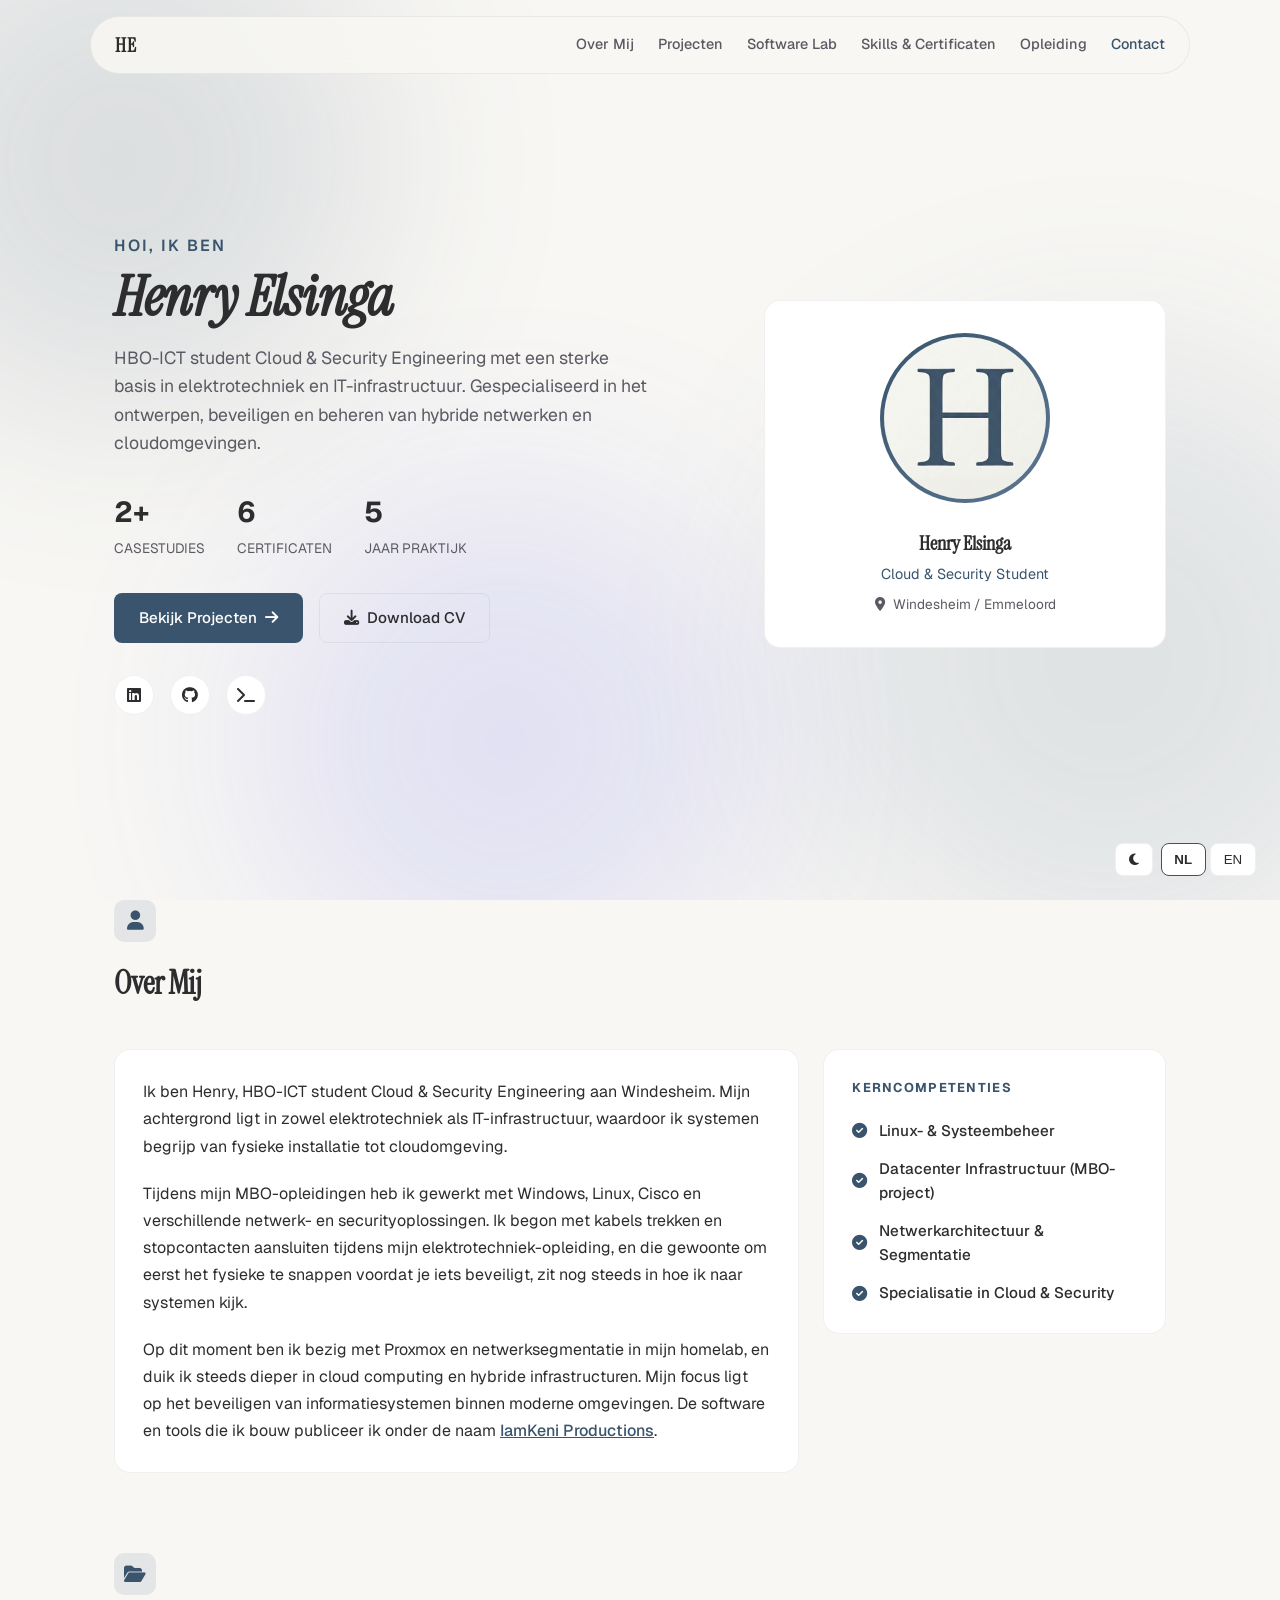
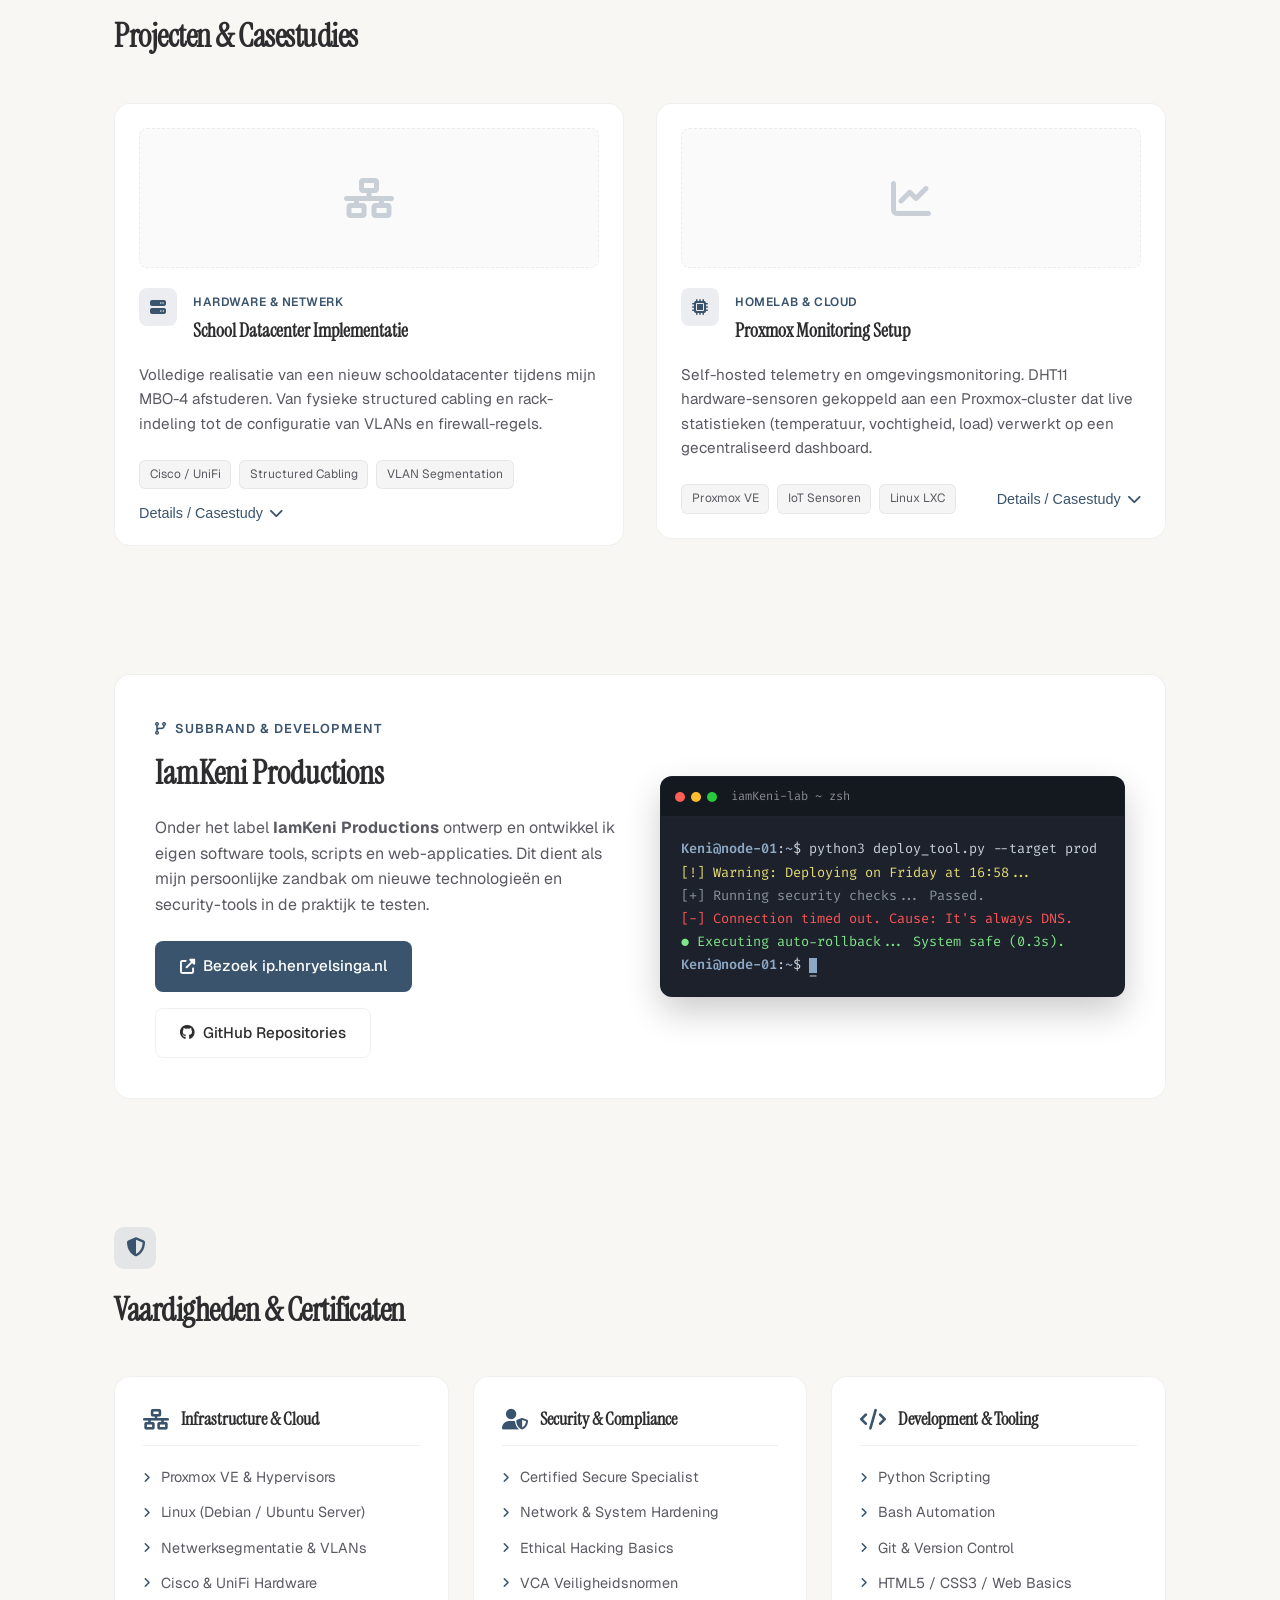
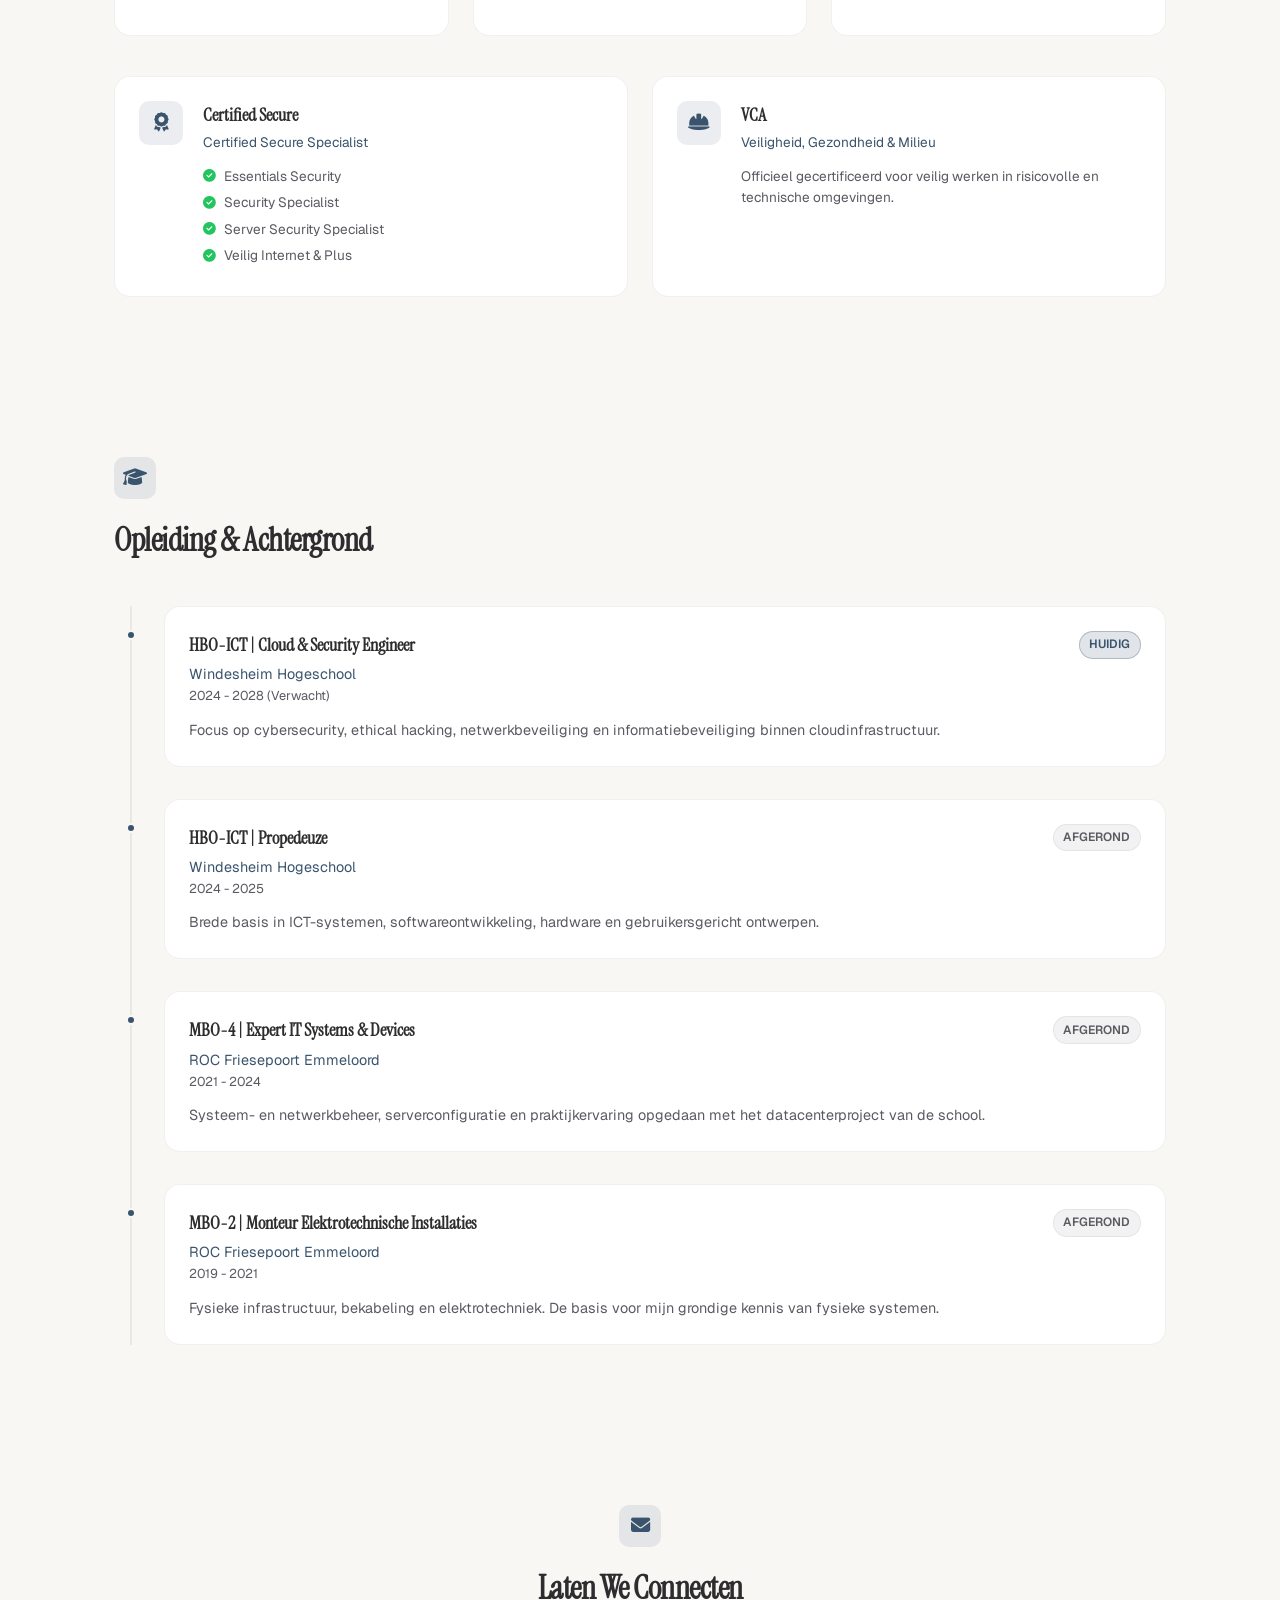
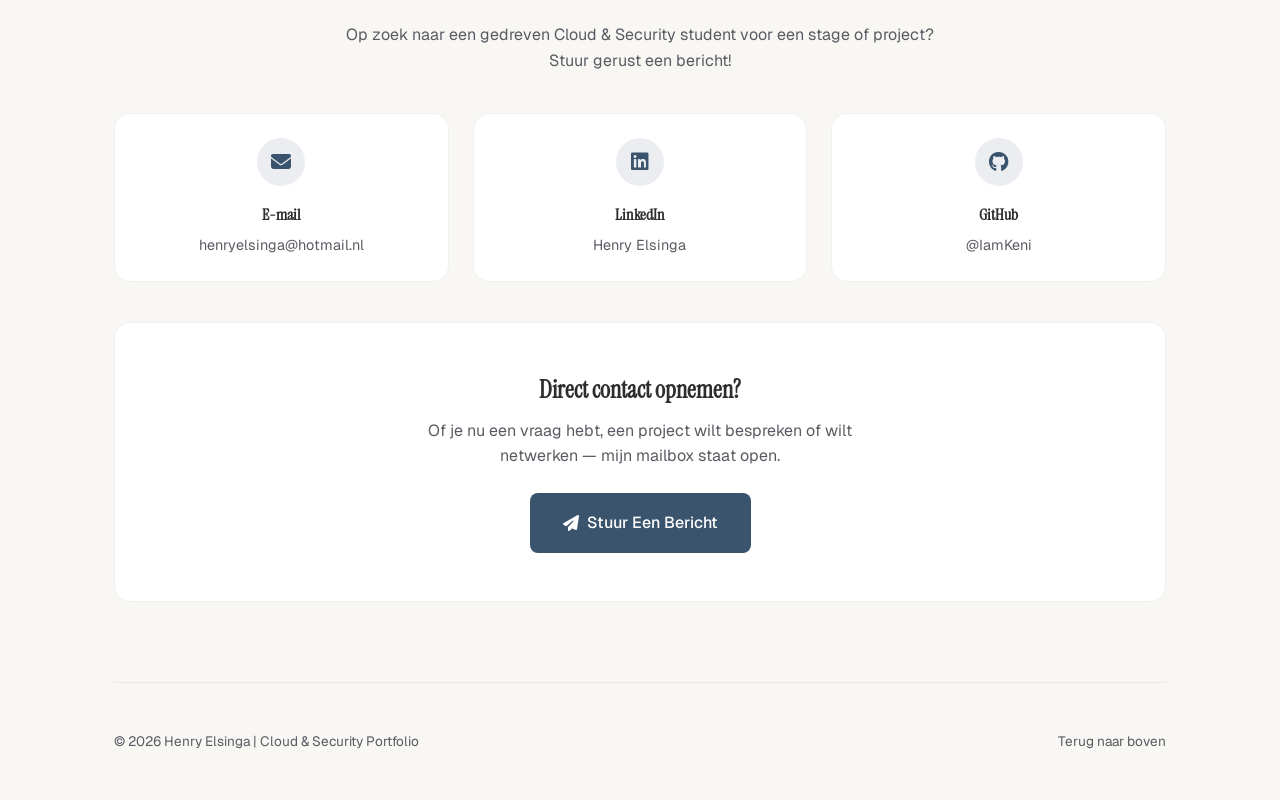
==== commit dbd6e7a7: "fix: resolve styling, HTML bug and refine skills copy - Fix missing padding and invalid CSS variable" ====
--- a/index.html
+++ b/index.html
@@ -4,18 +4,18 @@
     <meta charset="UTF-8">
     <meta name="viewport" content="width=device-width, initial-scale=1.0">
     <title>Henry Elsinga - Cloud & Security Engineer</title>
-    <meta name="description" content="HBO-ICT student gespecialiseerd in cybersecurity, ethical hacking en cloud security. Beschikbaar voor stages en projecten.">
+    <meta name="description" content="HBO-ICT student gespecialiseerd in cybersecurity, ethical hacking en cloud security. Portfolio en projecten.">
     <link rel="icon" type="image/svg+xml" href="./assets/img/favicon.svg">
 
     <meta property="og:title" content="Henry Elsinga - Cloud & Security Engineer">
-    <meta property="og:description" content="HBO-ICT student gespecialiseerd in cybersecurity, ethical hacking en cloud security. Beschikbaar voor stages en projecten.">
+    <meta property="og:description" content="HBO-ICT student gespecialiseerd in cybersecurity, ethical hacking en cloud security.">
     <meta property="og:type" content="website">
     <meta property="og:url" content="https://henryelsinga.nl">
     <meta property="og:image" content="https://henryelsinga.nl/assets/img/unnamed.png">
-    <meta name="twitter:card" content="summary">
+    
     <link rel="preconnect" href="https://fonts.googleapis.com">
     <link rel="preconnect" href="https://fonts.gstatic.com" crossorigin>
-    <link href="https://fonts.googleapis.com/css2?family=Instrument+Serif:ital@0;1&family=Geist:wght@300;400;500;600&display=swap" rel="stylesheet">
+    <link href="https://fonts.googleapis.com/css2?family=Instrument+Serif:ital@0;1&family=Geist:wght@300;400;500;600;700&family=Fira+Code:wght@400;500&display=swap" rel="stylesheet">
     <link rel="stylesheet" href="https://cdnjs.cloudflare.com/ajax/libs/font-awesome/6.4.0/css/all.min.css">
     <link rel="stylesheet" href="./assets/css/style.css">
 </head>
@@ -29,20 +29,22 @@
         <div class="grid-pattern"></div>
     </div>
 
-    <!-- Henry Elsinga - Portfolio -->
+    <!-- Navigation -->
     <nav class="main-nav">
         <div class="nav-content">
             <a href="#home" class="nav-logo">HE</a>
             <div class="nav-links-desktop">
-                <a href="#about" class="nav-link">Over</a>
-                <a href="#skills" class="nav-link">Skills</a>
-                <a href="#projects" class="nav-link">Projecten</a>
-                <a href="#contact" class="nav-link nav-link-highlight">Contact</a>
+                <a href="#about" class="nav-link" data-translate="nav-about">Over Mij</a>
+                <a href="#projects" class="nav-link" data-translate="nav-projects">Projecten</a>
+                <a href="#lab" class="nav-link" data-translate="nav-lab">Software Lab</a>
+                <a href="#skills" class="nav-link" data-translate="nav-skills">Skills & Certificaten</a>
+                <a href="#education" class="nav-link" data-translate="nav-edu">Opleiding</a>
+                <a href="#contact" class="nav-link nav-link-highlight" data-translate="nav-contact">Contact</a>
             </div>
         </div>
     </nav>
 
-    <!-- Control Panel -->
+    <!-- Controls -->
     <div class="controls">
         <button class="theme-toggle" onclick="toggleTheme()" aria-label="Toggle theme">
             <i class="fas fa-moon" id="theme-icon"></i>
@@ -53,25 +55,25 @@
         </div>
     </div>
 
-    <!-- Main Container -->
     <div class="container">
         <main class="portfolio-wrapper">
             
+            <!-- Hero Section -->
             <section id="home" class="hero">
                 <div class="hero-inner">
                     <div class="hero-text">
                         <h1 class="hero-title">
-                            <span data-translate="hi" class="hero-label">Hoi, ik ben</span><br>
+                            <span data-translate="hi" class="hero-label">Hoi, ik ben</span>
                             <span class="name">Henry Elsinga</span>
                         </h1>
                         <p class="hero-bio" data-translate="hero-subtitle">
-                            HBO-ICT student Cloud & Security Engineering met een sterke basis in elektrotechniek en IT-infrastructuur. Ervaring met Windows, Linux, Cisco- en UniFi-netwerken en security. Gericht op het ontwerpen en beveiligen van betrouwbare (cloud)omgevingen.
+                            HBO-ICT student Cloud & Security Engineering met een sterke basis in elektrotechniek en IT-infrastructuur. Gespecialiseerd in het ontwerpen, beveiligen en beheren van hybride netwerken en cloudomgevingen.
                         </p>
                         
                         <div class="hero-stats">
                             <div class="stat">
-                                <span class="stat-val">2</span>
-                                <span class="stat-name" data-translate="stat1">Grote Projecten</span>
+                                <span class="stat-val">2+</span>
+                                <span class="stat-name" data-translate="stat1">Casestudies</span>
                             </div>
                             <div class="stat">
                                 <span class="stat-val">6</span>
@@ -79,17 +81,18 @@
                             </div>
                             <div class="stat">
                                 <span class="stat-val">5</span>
-                                <span class="stat-name" data-translate="stat3">Jaar Praktijkervaring</span>
+                                <span class="stat-name" data-translate="stat3">Jaar Praktijk</span>
                             </div>
                         </div>
 
                         <div class="hero-actions">
-                            <a href="#contact" class="btn btn-primary">
-                                <span data-translate="cta-contact">Neem Contact Op</span>
+                            <a href="#projects" class="btn btn-primary">
+                                <span data-translate="cta-work">Bekijk Projecten</span>
                                 <i class="fas fa-arrow-right"></i>
                             </a>
-                            <a href="#projects" class="btn btn-outline">
-                                <span data-translate="cta-work">Bekijk Werk</span>
+                            <a href="./assets/cv.pdf" download class="btn btn-outline">
+                                <i class="fas fa-download"></i>
+                                <span data-translate="cta-cv">Download CV</span>
                             </a>
                         </div>
 
@@ -97,340 +100,344 @@
                             <a href="https://www.linkedin.com/in/henry-elsinga-b811a8236/" class="social-icon" target="_blank" rel="noopener" aria-label="LinkedIn">
                                 <i class="fab fa-linkedin"></i>
                             </a>
-                            <a href="https://twitter.com/kenixwastaken" class="social-icon" target="_blank" rel="noopener" aria-label="Twitter">
-                                <i class="fab fa-twitter"></i>
-                            </a>
-                            <a href="https://github.com/IamKenii" class="social-icon" target="_blank" rel="noopener" aria-label="GitHub">
+                            <a href="https://github.com/IamKeni" class="social-icon" target="_blank" rel="noopener" aria-label="GitHub">
                                 <i class="fab fa-github"></i>
                             </a>
+                            <a href="https://ip.henryelsinga.nl" class="social-icon" target="_blank" rel="noopener" aria-label="Software Lab">
+                                <i class="fas fa-terminal"></i>
+                            </a>
                         </div>
                     </div>
 
                     <div class="hero-figure">
-                        <div class="profile-box">
+                        <div class="profile-box glass-card">
                             <div class="profile-img">
-                                <img src="./assets/img/unnamed.png" alt="Henry Elsinga" style="filter: contrast(1.05) brightness(1.02);">
+                                <img src="./assets/img/unnamed.png" alt="Henry Elsinga">
                             </div>
                             <div class="profile-meta">
                                 <h3>Henry Elsinga</h3>
                                 <p data-translate="profile-role">Cloud & Security Student</p>
                                 <div class="profile-loc">
                                     <i class="fas fa-map-marker-alt"></i>
-                                    <span>Nederland</span>
+                                    <span>Windesheim / Emmeloord</span>
                                 </div>
                             </div>
                         </div>
-
-                        <div class="tag-floating tag-1">
-                            <i class="fas fa-shield-alt"></i>
-                            <span data-translate="badge1">Security</span>
-                        </div>
-                        <div class="tag-floating tag-2">
-                            <i class="fas fa-code"></i>
-                            <span data-translate="badge2">Development</span>
-                        </div>
-                        <div class="tag-floating tag-3">
-                            <i class="fas fa-cloud"></i>
-                            <span data-translate="badge3">Cloud</span>
-                        </div>
-                    </div>
-                </div>
-            </section>
-
-            <section id="about" class="about reveal">
+                    </div>
+                </div>
+            </section>
+
+            <!-- Section: Over Mij -->
+            <section id="about" class="about-section reveal">
                 <div class="section-top">
                     <div class="icon-wrap">
                         <i class="fas fa-user"></i>
                     </div>
-                    <h2 class="title" data-translate="about">Over Mij</h2>
-                </div>
-                <div class="about-main">
-                    <div class="glass-card about-desc">
-                        <p class="text" data-translate="about-text">
+                    <h2 class="title" data-translate="about-title">Over Mij</h2>
+                </div>
+
+                <div class="about-grid">
+                    <div class="glass-card about-text-card">
+                        <p data-translate="about-p1">
                             Ik ben Henry, HBO-ICT student Cloud & Security Engineering aan Windesheim. Mijn achtergrond ligt in zowel elektrotechniek als IT-infrastructuur, waardoor ik systemen begrijp van fysieke installatie tot cloudomgeving.
                         </p>
-                        <p class="text" data-translate="about-text2">
+                        <p data-translate="about-p2">
                             Tijdens mijn MBO-opleidingen heb ik gewerkt met Windows, Linux, Cisco en verschillende netwerk- en securityoplossingen. Ik begon met kabels trekken en stopcontacten aansluiten tijdens mijn elektrotechniek-opleiding, en die gewoonte om eerst het fysieke te snappen voordat je iets beveiligt, zit nog steeds in hoe ik naar systemen kijk.
                         </p>
-                        <p class="text" data-translate="about-text3">
-                            Op dit moment ben ik bezig met Proxmox en netwerksegmentatie in mijn homelab, en duik ik steeds dieper in cloud computing en hybride infrastructuren. Mijn focus ligt op het beveiligen van informatiesystemen binnen moderne omgevingen. De software en tools die ik bouw publiceer ik onder de naam <a href="https://ip.henryelsinga.nl" target="_blank" rel="noopener" style="color:inherit;text-decoration:underline;text-underline-offset:3px;">IamKenii Productions</a>.
-                        </p>
-                    </div>
-                    <div class="glass-card about-highlights">
-                        <h3 data-translate="highlights">Wat ik kan</h3>
-                        <ul class="check-list">
-                            <li>
-                                <i class="fas fa-check-circle"></i>
-                                <span data-translate="highlight1">HBO-ICT student (2de jaar)</span>
-                            </li>
-                            <li>
-                                <i class="fas fa-check-circle"></i>
-                                <span data-translate="highlight2">Datacenter opgebouwd (MBO Keuzedeel project)</span>
-                            </li>
-                            <li>
-                                <i class="fas fa-check-circle"></i>
-                                <span data-translate="highlight3">Ervaring met netwerken & Linux</span>
-                            </li>
-                            <li>
-                                <i class="fas fa-check-circle"></i>
-                                <span data-translate="highlight4">Sterke interesse in security & cloud</span>
-                            </li>
+                        <p data-translate="about-p3">
+                            Op dit moment ben ik bezig met Proxmox en netwerksegmentatie in mijn homelab, en duik ik steeds dieper in cloud computing en hybride infrastructuren. Mijn focus ligt op het beveiligen van informatiesystemen binnen moderne omgevingen. De software en tools die ik bouw publiceer ik onder de naam <a href="#lab">IamKeni Productions</a>.
+                        </p>
+                    </div>
+
+                    <div class="glass-card about-highlights-card">
+                        <h3 class="highlight-title" data-translate="about-skills-title">KERNCOMPETENTIES</h3>
+                        <ul class="highlight-list">
+                            <li><i class="fas fa-check-circle"></i> <span data-translate="about-skill1">Linux- & Systeembeheer</span></li>
+                            <li><i class="fas fa-check-circle"></i> <span data-translate="about-skill2">Datacenter Infrastructuur (MBO-project)</span></li>
+                            <li><i class="fas fa-check-circle"></i> <span data-translate="about-skill3">Netwerkarchitectuur & Segmentatie</span></li>
+                            <li><i class="fas fa-check-circle"></i> <span data-translate="about-skill4">Specialisatie in Cloud & Security</span></li>
                         </ul>
                     </div>
                 </div>
             </section>
 
-            <section class="edu-wrap reveal">
+
+            <!-- Section 1: Featured Projects & Case Studies -->
+            <section id="projects" class="work reveal">
+                <div class="section-top">
+                    <div class="icon-wrap">
+                        <i class="fas fa-folder-open"></i>
+                    </div>
+                    <h2 class="title" data-translate="projects">Projecten & Casestudies</h2>
+                </div>
+
+                <div class="work-grid">
+                    <article class="glass-card work-item featured">
+                        <div class="work-media-placeholder">
+                            <i class="fas fa-network-wired placeholder-icon"></i>
+                        </div>
+                        <div class="work-head">
+                            <div class="work-icon">
+                                <i class="fas fa-server"></i>
+                            </div>
+                            <div>
+                                <span class="work-badge" data-translate="badge-hardware">Hardware & Netwerk</span>
+                                <h3 class="work-title" data-translate="project1-title">School Datacenter Implementatie</h3>
+                            </div>
+                        </div>
+                        <p class="work-desc" data-translate="project1-desc">
+                            Volledige realisatie van een nieuw schooldatacenter tijdens mijn MBO-4 afstuderen. Van fysieke structured cabling en rack-indeling tot de configuratie van VLANs en firewall-regels.
+                        </p>
+                        
+                        <div class="work-case-study" id="case-datacenter">
+                            <div class="case-inner">
+                                <h4 data-translate="case-challenge-title">De Uitdaging</h4>
+                                <p data-translate="case1-challenge">Vervanging van een verouderde serverruimte door een modern, energie-efficiënt datacenter dat voldoet aan huidige beveiligingsnormen.</p>
+                                
+                                <h4 data-translate="case-solution-title">Aanpak & Realisatie</h4>
+                                <ul class="case-list">
+                                    <li data-translate="case1-step1"><i class="fas fa-check"></i> Ontwerpen van rack-lay-out en structured cabling (CAT6a/Glasvezel).</li>
+                                    <li data-translate="case1-step2"><i class="fas fa-check"></i> Installatie en configuratie van managed switches en hardware.</li>
+                                    <li data-translate="case1-step3"><i class="fas fa-check"></i> Implementatie van netwerksegmentatie met gescheiden VLANs en firewall-policies.</li>
+                                </ul>
+                            </div>
+                        </div>
+
+                        <div class="work-footer">
+                            <div class="work-tags">
+                                <span class="pill">Cisco / UniFi</span>
+                                <span class="pill">Structured Cabling</span>
+                                <span class="pill">VLAN Segmentation</span>
+                            </div>
+                            <button class="btn-text" onclick="toggleCaseStudy('case-datacenter')">
+                                <span data-translate="toggle-details">Details / Casestudy</span>
+                                <i class="fas fa-chevron-down"></i>
+                            </button>
+                        </div>
+                    </article>
+
+                    <article class="glass-card work-item">
+                        <div class="work-media-placeholder">
+                            <i class="fas fa-chart-line placeholder-icon"></i>
+                        </div>
+                        <div class="work-head">
+                            <div class="work-icon">
+                                <i class="fas fa-microchip"></i>
+                            </div>
+                            <div>
+                                <span class="work-badge" data-translate="badge-homelab">Homelab & Cloud</span>
+                                <h3 class="work-title" data-translate="project2-title">Proxmox Monitoring Setup</h3>
+                            </div>
+                        </div>
+                        <p class="work-desc" data-translate="project2-desc">
+                            Self-hosted telemetry en omgevingsmonitoring. DHT11 hardware-sensoren gekoppeld aan een Proxmox-cluster dat live statistieken (temperatuur, vochtigheid, load) verwerkt op een gecentraliseerd dashboard.
+                        </p>
+
+                        <div class="work-case-study" id="case-proxmox">
+                            <div class="case-inner">
+                                <h4 data-translate="case-solution-title">Aanpak & Realisatie</h4>
+                                <p data-translate="case2-desc">Opzetten van een virtuele LXC-container op Proxmox, verwerking van sensor-data via Python scripts en visualisatie in Grafana met geautomatiseerde notificaties bij temperatuuroverschrijding.</p>
+                            </div>
+                        </div>
+
+                        <div class="work-footer">
+                            <div class="work-tags">
+                                <span class="pill">Proxmox VE</span>
+                                <span class="pill">IoT Sensoren</span>
+                                <span class="pill">Linux LXC</span>
+                            </div>
+                            <button class="btn-text" onclick="toggleCaseStudy('case-proxmox')">
+                                <span data-translate="toggle-details">Details / Casestudy</span>
+                                <i class="fas fa-chevron-down"></i>
+                            </button>
+                        </div>
+                    </article>
+                </div>
+            </section>
+
+            <!-- Section 2: Subbrand / Software Lab Integration -->
+            <section id="lab" class="lab-section reveal">
+                <div class="glass-card lab-card">
+                    <div class="lab-layout">
+                        <div class="lab-content">
+                            <div class="lab-header">
+                                <span class="subbrand-tag"><i class="fas fa-code-branch"></i> Subbrand & Development</span>
+                                <h2 class="lab-title">IamKeni Productions</h2>
+                                <p class="lab-desc" data-translate="lab-desc">
+                                    Onder het label <strong>IamKeni Productions</strong> ontwerp en ontwikkel ik eigen software tools, scripts en web-applicaties. Dit dient als mijn persoonlijke zandbak om nieuwe technologieën en security-tools in de praktijk te testen.
+                                </p>
+                            </div>
+                            <div class="lab-actions">
+                                <a href="https://ip.henryelsinga.nl" target="_blank" rel="noopener" class="btn btn-primary">
+                                    <i class="fas fa-external-link-alt"></i>
+                                    <span data-translate="lab-btn">Bezoek ip.henryelsinga.nl</span>
+                                </a>
+                                <a href="https://github.com/IamKeni" target="_blank" rel="noopener" class="btn btn-outline">
+                                    <i class="fab fa-github"></i>
+                                    <span>GitHub Repositories</span>
+                                </a>
+                            </div>
+                        </div>
+                        
+                        <!-- Visual Terminal Box -->
+                        <div class="lab-terminal">
+                            <div class="terminal-bar">
+                                <span class="t-btn close"></span>
+                                <span class="t-btn minimize"></span>
+                                <span class="t-btn maximize"></span>
+                                <span class="terminal-title">iamKeni-lab ~ zsh</span>
+                            </div>
+                            <div class="terminal-body">
+                                <div class="t-line"><span class="t-user">Keni@node-01</span>:<span class="t-path">~</span>$ python3 deploy_tool.py --target prod</div>
+                                <div class="t-line" style="color: #e6db74;">[!] Warning: Deploying on Friday at 16:58...</div>
+                                <div class="t-line t-muted">[+] Running security checks... Passed.</div>
+                                <div class="t-line" style="color: #ff5555;">[-] Connection timed out. Cause: It's always DNS.</div>
+                                <div class="t-line t-success">● Executing auto-rollback... System safe (0.3s).</div>
+                                <div class="t-line"><span class="t-user">Keni@node-01</span>:<span class="t-path">~</span>$ <span class="t-cursor">_</span></div>
+                            </div>
+                        </div>
+                    </div>
+                </div>
+            </section>
+
+            <!-- Section 3: Skills & Certifications -->
+            <section id="skills" class="skills reveal">
+                <div class="section-top">
+                    <div class="icon-wrap">
+                        <i class="fas fa-shield-alt"></i>
+                    </div>
+                    <h2 class="title" data-translate="skills">Vaardigheden & Certificaten</h2>
+                </div>
+
+                <!-- Categorized Skills Grid -->
+                <div class="skills-categories-grid">
+                    <div class="glass-card skill-cat-card">
+                        <div class="cat-header">
+                            <i class="fas fa-network-wired cat-icon"></i>
+                            <h3>Infrastructure & Cloud</h3>
+                        </div>
+                        <ul class="cat-list">
+                            <li><i class="fas fa-angle-right"></i> Proxmox VE & Hypervisors</li>
+                            <li><i class="fas fa-angle-right"></i> Linux (Debian / Ubuntu Server)</li>
+                            <li><i class="fas fa-angle-right"></i> Netwerksegmentatie & VLANs</li>
+                            <li><i class="fas fa-angle-right"></i> Cisco & UniFi Hardware</li>
+                        </ul>
+                    </div>
+
+                    <div class="glass-card skill-cat-card">
+                        <div class="cat-header">
+                            <i class="fas fa-user-shield cat-icon"></i>
+                            <h3>Security & Compliance</h3>
+                        </div>
+                        <ul class="cat-list">
+                            <li><i class="fas fa-angle-right"></i> Certified Secure Specialist</li>
+                            <li><i class="fas fa-angle-right"></i> Network & System Hardening</li>
+                            <li><i class="fas fa-angle-right"></i> Ethical Hacking Basics</li>
+                            <li><i class="fas fa-angle-right"></i> VCA Veiligheidsnormen</li>
+                        </ul>
+                    </div>
+
+                    <div class="glass-card skill-cat-card">
+                        <div class="cat-header">
+                            <i class="fas fa-code cat-icon"></i>
+                            <h3>Development & Tooling</h3>
+                        </div>
+                        <ul class="cat-list">
+                            <li><i class="fas fa-angle-right"></i> Python Scripting</li>
+                            <li><i class="fas fa-angle-right"></i> Bash Automation</li>
+                            <li><i class="fas fa-angle-right"></i> Git & Version Control</li>
+                            <li><i class="fas fa-angle-right"></i> HTML5 / CSS3 / Web Basics</li>
+                        </ul>
+                    </div>
+                </div>
+
+                <div class="certs-grid">
+                    <div class="cert-card glass-card cert-featured">
+                        <div class="cert-header-badge">
+                            <i class="fas fa-award"></i>
+                        </div>
+                        <div class="cert-body">
+                            <h3 class="cert-name">Certified Secure</h3>
+                            <p class="cert-org">Certified Secure Specialist</p>
+                            <ul class="cert-list">
+                                <li><i class="fas fa-check-circle"></i> Essentials Security</li>
+                                <li><i class="fas fa-check-circle"></i> Security Specialist</li>
+                                <li><i class="fas fa-check-circle"></i> Server Security Specialist</li>
+                                <li><i class="fas fa-check-circle"></i> Veilig Internet & Plus</li>
+                            </ul>
+                        </div>
+                    </div>
+
+                    <div class="cert-card glass-card">
+                        <div class="cert-header-badge">
+                            <i class="fas fa-hard-hat"></i>
+                        </div>
+                        <div class="cert-body">
+                            <h3 class="cert-name">VCA</h3>
+                            <p class="cert-org">Veiligheid, Gezondheid & Milieu</p>
+                            <p class="cert-text" data-translate="cert-vca-desc">Officieel gecertificeerd voor veilig werken in risicovolle en technische omgevingen.</p>
+                        </div>
+                    </div>
+                </div>
+            </section>
+
+            <!-- Section 4: Education & Practical Background -->
+            <section id="education" class="edu-wrap reveal">
                 <div class="section-top">
                     <div class="icon-wrap">
                         <i class="fas fa-graduation-cap"></i>
                     </div>
-                    <h2 class="title" data-translate="education">Opleiding</h2>
-                </div>
+                    <h2 class="title" data-translate="education">Opleiding & Achtergrond</h2>
+                </div>
+
                 <div class="edu-timeline">
                     <div class="edu-node">
                         <div class="node-dot"></div>
                         <div class="node-box glass-card">
-                            <div class="node-icon">
-                                <i class="fas fa-university"></i>
-                            </div>
                             <div class="node-status status-current" data-translate="current">Huidig</div>
-                            <h3 class="node-title">HBO-ICT | Cloud & Security Enegeneer</h3>
+                            <h3 class="node-title">HBO-ICT | Cloud & Security Engineer</h3>
                             <p class="node-place">Windesheim Hogeschool</p>
-                            <p class="node-time" data-translate="edu1-period">2024 - 2028 (verwacht)</p>
-                            <p class="node-text" data-translate="edu1-desc">Eerste jaar HBO-ICT met focus op cybersecurity. Ik leer hier over ethical hacking, netwerkbeveiliging en informatie security.</p>
-                        </div>
-                    </div>
+                            <p class="node-time">2024 - 2028 (Verwacht)</p>
+                            <p class="node-text" data-translate="edu1-desc">Focus op cybersecurity, ethical hacking, netwerkbeveiliging en informatiebeveiliging binnen cloudinfrastructuur.</p>
+                        </div>
+                    </div>
+
                     <div class="edu-node">
                         <div class="node-dot"></div>
                         <div class="node-box glass-card">
-                            <div class="node-icon">
-                                <i class="fas fa-university"></i>
-                            </div>
                             <div class="node-status status-done" data-translate="completed">Afgerond</div>
                             <h3 class="node-title">HBO-ICT | Propedeuze</h3>
                             <p class="node-place">Windesheim Hogeschool</p>
-                            <p class="node-time" data-translate="edu2-period">2024 - 2025</p>
-                            <p class="node-text" data-translate="edu2-desc">Eerste jaar HBO-ICT kennis gemaakt met de volle breedte van ICT: hardware, software en gebruikersgericht denken. Ik deed basiskennis op van systemen en infrastructuur en legde zo een sterke fundering voor mijn verdere specialisatie.</p>
-                        </div>
-                    </div>
+                            <p class="node-time">2024 - 2025</p>
+                            <p class="node-text" data-translate="edu2-desc">Brede basis in ICT-systemen, softwareontwikkeling, hardware en gebruikersgericht ontwerpen.</p>
+                        </div>
+                    </div>
+
                     <div class="edu-node">
                         <div class="node-dot"></div>
                         <div class="node-box glass-card">
-                            <div class="node-icon">
-                                <i class="fas fa-school"></i>
-                            </div>
                             <div class="node-status status-done" data-translate="completed">Afgerond</div>
                             <h3 class="node-title">MBO-4 | Expert IT Systems & Devices</h3>
-                            <p class="node-place">ROC Friesepoort te Emmeloord</p>
-                            <p class="node-time" data-translate="edu3-period">2021 - 2024</p>
-                            <p class="node-text" data-translate="edu3-desc">Hier heb ik de basis gelegd: netwerken configureren, servers opzetten, troubleshooten. Tijdens mijn stage heb ik het datacenter van mijn school opgezet, wat echt veel ervaring heeft opgeleverd.</p>
-                        </div>
-                    </div>
+                            <p class="node-place">ROC Friesepoort Emmeloord</p>
+                            <p class="node-time">2021 - 2024</p>
+                            <p class="node-text" data-translate="edu3-desc">Systeem- en netwerkbeheer, serverconfiguratie en praktijkervaring opgedaan met het datacenterproject van de school.</p>
+                        </div>
+                    </div>
+
                     <div class="edu-node">
                         <div class="node-dot"></div>
                         <div class="node-box glass-card">
-                            <div class="node-icon">
-                                <i class="fas fa-tools"></i>
-                            </div>
                             <div class="node-status status-done" data-translate="completed">Afgerond</div>
                             <h3 class="node-title">MBO-2 | Monteur Elektrotechnische Installaties</h3>
-                            <p class="node-place">ROC Friesepoort te Emmeloord</p>
-                            <p class="node-time" data-translate="edu4-period">2019 - 2021</p>
-                            <p class="node-text" data-translate="edu4-desc">Gespecialiseerd in het installeren en monteren van elektrotechnische benodigdheden. Fundamentele kennis van hardware en infrastructuur.</p>
-                        </div>
-                    </div>
-                </div>
-            </section>
-
-            <section id="skills" class="skills reveal">
-                <div class="section-top">
-                    <div class="icon-wrap">
-                        <i class="fas fa-code"></i>
-                    </div>
-                    <h2 class="title" data-translate="skills">Vaardigheden & Expertise</h2>
-                </div>
-                
-                <div class="skills-wrap">
-                    <div class="skills-group">
-                        <h3 class="group-label" data-translate="cat-security">
-                            Security & Hacking
-                        </h3>
-                        <div class="skills-flow">
-                            <div class="skill-item">
-                                <div class="item-icon">
-                                    <i class="fas fa-network-wired"></i>
-                                </div>
-                                <h4 class="item-name" data-translate="skill-network">Network Security</h4>
-                                <div class="item-meter">
-                                    <div class="meter-fill" style="--skill-level: 65%"></div>
-                                </div>
-                            </div>
-                            <div class="skill-item">
-                                <div class="item-icon">
-                                    <i class="fas fa-shield-alt"></i>
-                                </div>
-                                <h4 class="item-name" data-translate="skill-security">Cybersecurity</h4>
-                                <div class="item-meter">
-                                    <div class="meter-fill" style="--skill-level: 40%"></div>
-                                </div>
-                            </div>
-                            <div class="skill-item">
-                                <div class="item-icon">
-                                    <i class="fas fa-bug"></i>
-                                </div>
-                                <h4 class="item-name" data-translate="skill-pentest">Penetration Testing</h4>
-                                <div class="item-meter">
-                                    <div class="meter-fill" style="--skill-level: 30%"></div>
-                                </div>
-                            </div>
-                        </div>
-                    </div>
-
-                    <div class="skills-group">
-                        <h3 class="group-label" data-translate="cat-tech">
-                            Technische Skills
-                        </h3>
-                        <div class="skills-flow">
-                            <div class="skill-item">
-                                <div class="item-icon">
-                                    <i class="fab fa-linux"></i>
-                                </div>
-                                <h4 class="item-name">Linux</h4>
-                                <div class="item-meter">
-                                    <div class="meter-fill" style="--skill-level: 75%"></div>
-                                </div>
-                            </div>
-                            <div class="skill-item">
-                                <div class="item-icon">
-                                    <i class="fab fa-python"></i>
-                                </div>
-                                <h4 class="item-name">Python</h4>
-                                <div class="item-meter">
-                                    <div class="meter-fill" style="--skill-level: 50%"></div>
-                                </div>
-                            </div>
-                            <div class="skill-item">
-                                <div class="item-icon">
-                                    <i class="fas fa-database"></i>
-                                </div>
-                                <h4 class="item-name">SQL</h4>
-                                <div class="item-meter">
-                                    <div class="meter-fill" style="--skill-level: 45%"></div>
-                                </div>
-                            </div>
-                        </div>
-                    </div>
-                </div>
-            </section>
-
-            <section id="certificates" class="certs reveal">
-                <div class="section-top">
-                    <div class="icon-wrap">
-                        <i class="fas fa-certificate"></i>
-                    </div>
-                    <h2 class="title" data-translate="certificates">Certificaten</h2>
-                </div>
-
-                <div class="certs-grid">
-                    <div class="cert-card glass-card">
-                        <div class="cert-icon">
-                            <i class="fas fa-hard-hat"></i>
-                        </div>
-                        <div class="cert-body">
-                            <h3 class="cert-name">VCA</h3>
-                            <p class="cert-org" data-translate="cert-vca-issuer">Veiligheid, Gezondheid en Milieu</p>
-                            <p class="cert-text" data-translate="cert-vca-desc">Officieel veiligheidscertificaat voor werken in risicovolle omgevingen</p>
-                        </div>
-                    </div>
-
-                    <div class="cert-card glass-card cert-featured">
-                        <div class="cert-icon">
-                            <i class="fas fa-shield-alt"></i>
-                        </div>
-                        <div class="cert-body">
-                            <h3 class="cert-name" data-translate="cert-featured">Certified Secure</h3>
-                            <p class="cert-org" data-translate="cert-featured">Certified Secure</p>
-                            <ul class="cert-list">
-                                <li><i class="fas fa-check"></i> <span data-translate="cert-sec-essentials">Essentials Security</span></li>
-                                <li><i class="fas fa-check"></i> <span data-translate="cert-sec-specialist">Security Specialist</span></li>
-                                <li><i class="fas fa-check"></i> <span data-translate="cert-sec-server">Server Security Specialist</span></li>
-                                <li><i class="fas fa-check"></i> <span data-translate="cert-sec-internet">Veilig Internet</span></li>
-                                <li><i class="fas fa-check"></i> <span data-translate="cert-sec-internet-plus">Veilig Internet Plus</span></li>
-                            </ul>
-                        </div>
-                    </div>
-                </div>
-            </section>
-            <section id="projects" class="work reveal">
-                <div class="section-top">
-                    <div class="icon-wrap">
-                        <i class="fas fa-project-diagram"></i>
-                    </div>
-                    <h2 class="title" data-translate="projects">Projecten & Realisaties</h2>
-                </div>
-                <div class="work-grid">
-                    <article class="glass-card work-item featured">
-                        <div class="work-head">
-                            <div class="work-icon">
-                                <i class="fas fa-server"></i>
-                            </div>
-                            <h3 class="work-title" data-translate="project1-title">School Datacenter Implementatie</h3>
-                        </div>
-                        <p class="work-desc" data-translate="project1-desc">
-                            Tijdens mijn laatste half jaar op het MBO mocht ik het nieuwe datacenter voor school opzetten. Van kabels trekken tot servers configureren - het was echt tof om te zien hoe alles tot leven kwam. Heb veel geleerd over netwerken, servers en vooral over problemen oplossen.
-                        </p>
-                        
-                        <div class="work-case-study" id="case-1" style="display:none; margin-top: 1.5rem; padding-top: 1.5rem; border-top: 1px solid var(--border);">
-                            <p class="node-text" data-translate="project1-case"></p>
-                        </div>
-
-                        <div class="work-meta">
-                            <div class="meta-item">
-                                <i class="fas fa-calendar"></i>
-                                <span>6 maanden</span>
-                            </div>
-                            <div class="meta-item">
-                                <i class="fas fa-users"></i>
-                                <span data-translate="solo">Solo project</span>
-                            </div>
-                        </div>
-                        <div class="work-tags">
-                            <span class="pill">Networking</span>
-                            <span class="pill">Infrastructure</span>
-                            <span class="pill">Security</span>
-                        </div>
-                    </article>
-
-                    <article class="glass-card work-item">
-                        <div class="work-head">
-                            <div class="work-icon">
-                                <i class="fas fa-thermometer-half"></i>
-                            </div>
-                            <h3 class="work-title" data-translate="project2-title">Homelab Temperatuurmonitoring</h3>
-                        </div>
-                        <p class="work-desc" data-translate="project2-desc">
-                            Eigen self-hosted monitoring setup voor mijn homelab: DHT11-sensoren lezen temperatuur en luchtvochtigheid uit, de data komt binnen op een Proxmox-omgeving en wordt live weergegeven in een dashboard. Volledig zelf opgezet, van sensor tot dashboard.
-                        </p>
-                        <div class="work-meta">
-                            <div class="meta-item">
-                                <i class="fas fa-server"></i>
-                                <span>Proxmox</span>
-                            </div>
-                            <div class="meta-item">
-                                <i class="fas fa-users"></i>
-                                <span data-translate="solo">Solo project</span>
-                            </div>
-                        </div>
-                        <div class="work-tags">
-                            <span class="pill">Self-hosted</span>
-                            <span class="pill">Monitoring</span>
-                            <span class="pill">Homelab</span>
-                        </div>
-                    </article>
-                </div>
-            </section>
-
+                            <p class="node-place">ROC Friesepoort Emmeloord</p>
+                            <p class="node-time">2019 - 2021</p>
+                            <p class="node-text" data-translate="edu4-desc">Fysieke infrastructuur, bekabeling en elektrotechniek. De basis voor mijn grondige kennis van fysieke systemen.</p>
+                        </div>
+                    </div>
+                </div>
+            </section>
+
+            <!-- Section 5: Contact -->
             <section id="contact" class="connect reveal">
                 <div class="section-top centered">
                     <div class="icon-wrap">
@@ -438,39 +445,31 @@
                     </div>
                     <h2 class="title" data-translate="contact-title">Laten We Connecten</h2>
                     <p class="subtitle" data-translate="contact-subtitle">
-                        Ben je op zoek naar een gemotiveerde IT student voor een stage of project? Laten we connecten!
+                        Op zoek naar een gedreven Cloud & Security student voor een stage of project? Stuur gerust een bericht!
                     </p>
                 </div>
 
                 <div class="connect-links">
                     <div class="connect-card glass-card">
-                        <div class="connect-icon">
-                            <i class="fas fa-envelope"></i>
-                        </div>
-                        <h3 data-translate="email">Email</h3>
+                        <div class="connect-icon"><i class="fas fa-envelope"></i></div>
+                        <h3>E-mail</h3>
                         <a href="mailto:henryelsinga@hotmail.nl" class="connect-link">henryelsinga@hotmail.nl</a>
                     </div>
-
                     <div class="connect-card glass-card">
-                        <div class="connect-icon">
-                            <i class="fab fa-linkedin"></i>
-                        </div>
+                        <div class="connect-icon"><i class="fab fa-linkedin"></i></div>
                         <h3>LinkedIn</h3>
-                        <a href="https://www.linkedin.com/in/henry-elsinga-b811a8236/" target="_blank" class="connect-link">Henry Elsinga</a>
-                    </div>
-
+                        <a href="https://www.linkedin.com/in/henry-elsinga-b811a8236/" target="_blank" rel="noopener" class="connect-link">Henry Elsinga</a>
+                    </div>
                     <div class="connect-card glass-card">
-                        <div class="connect-icon">
-                            <i class="fab fa-github"></i>
-                        </div>
+                        <div class="connect-icon"><i class="fab fa-github"></i></div>
                         <h3>GitHub</h3>
-                        <a href="https://github.com/IamKenii" target="_blank" class="connect-link">@IamKenii</a>
+                        <a href="https://github.com/IamKeni" target="_blank" rel="noopener" class="connect-link">@IamKeni</a>
                     </div>
                 </div>
 
                 <div class="contact-cta glass-card">
-                    <h3 data-translate="cta-title">Klaar om te praten?</h3>
-                    <p data-translate="cta-text">Of je nu een vraag hebt, een project wilt bespreken, of gewoon wilt netwerken - ik hoor graag van je!</p>
+                    <h3 data-translate="cta-title">Direct contact opnemen?</h3>
+                    <p data-translate="cta-text">Of je nu een vraag hebt, een project wilt bespreken of wilt netwerken — mijn mailbox staat open.</p>
                     <a href="mailto:henryelsinga@hotmail.nl" class="btn btn-primary btn-large">
                         <i class="fas fa-paper-plane"></i>
                         <span data-translate="send-message">Stuur Een Bericht</span>
@@ -479,7 +478,7 @@
             </section>
 
             <footer class="portfolio-footer">
-                <p>&copy; 2026 Henry Elsinga. <span data-translate="footer">| Gebouwd tijdens een avond met te veel koffie.</span></p>
+                <p>&copy; 2026 Henry Elsinga <span data-translate="footer">| Cloud & Security Portfolio</span></p>
                 <div class="footer-links">
                     <a href="#home" data-translate="back-top">Terug naar boven</a>
                 </div>
--- a/assets/css/style.css
+++ b/assets/css/style.css
@@ -1,629 +1,1108 @@
-/* Henry Elsinga - Portfolio Styling */
-
 @import url('https://fonts.googleapis.com/css2?family=Instrument+Serif:ital@0;1&family=Geist:wght@300;400;500;600&display=swap');
 
+/* --- CSS Variables & Root (Dark Mode Standaard) --- */
 :root {
-    --bg:           #f8f7f4;
-    --bg-card:      #ffffff;
-    --bg-subtle:    #f0efeb;
-    --bg-muted:     #e8e6e2;
-
-    --text-primary:   #2d2d2f;
-    --text-secondary: #5a5a62;
-    --text-muted:     #a0a0a5;
-
-    --accent:         #3a546d;
-    --accent-light:   #5b7791;
-    --accent-pale:    #eef2f6;
-    --accent-glow:    rgba(58, 84, 109, 0.08);
-
-    --border:         rgba(0,0,0,0.06);
-    --border-strong:  rgba(58, 84, 109, 0.2);
-
-    --shadow-xs: 0 1px 3px rgba(0,0,0,0.05);
-    --shadow-sm: 0 2px 10px rgba(0,0,0,0.06);
-    --shadow-md: 0 6px 28px rgba(0,0,0,0.08);
-    --shadow-lg: 0 16px 56px rgba(0,0,0,0.10);
-
-    --radius-sm:  6px;
-    --radius-md:  12px;
-    --radius-lg:  20px;
-    --radius-full: 9999px;
-
-    --ease: cubic-bezier(0.4, 0, 0.2, 1);
-    --fast: 0.16s;
-    --base: 0.28s;
-
+    --bg-dark: #14181f;
+    --bg-card: #1c212b;
+    --border-card: rgba(255, 255, 255, 0.08);
+    --border-hover: rgba(140, 168, 196, 0.3);
+    --text-main: #e1e1e6;
+    --text-muted: #a0a0a5;
+    --accent-cyan: #8ca8c4;
+    --accent-blue: #a8bfd8;
+    --accent-green: #22c55e;
+    --font-main: 'Geist', -apple-system, sans-serif;
     --font-serif: 'Instrument Serif', Georgia, serif;
-    --font-sans:  'Geist', -apple-system, sans-serif;
-}
-
-[data-theme="dark"] {
-    --bg:           #14181f;
-    --bg-card:      #1c212b;
-    --bg-subtle:    #232a35;
-    --bg-muted:     #2b3340;
-
-    --text-primary:   #e1e1e6;
-    --text-secondary: #a0a0a5;
-    --text-muted:     #6a6a70;
-
-    --accent:         #8ca8c4;
-    --accent-light:   #a8bfd8;
-    --accent-pale:    rgba(140, 168, 196, 0.1);
-    --accent-glow:    rgba(140, 168, 196, 0.15);
-
-    --border:         rgba(255,255,255,0.08);
-    --border-strong:  rgba(140, 168, 196, 0.3);
-
-    --shadow-xs: 0 1px 3px rgba(0,0,0,0.3);
-    --shadow-sm: 0 2px 10px rgba(0,0,0,0.4);
-    --shadow-md: 0 6px 28px rgba(0,0,0,0.5);
-    --shadow-lg: 0 16px 56px rgba(0,0,0,0.6);
-}
-
-/* Layout & Basis */
-* { margin: 0; padding: 0; box-sizing: border-box; }
-html { scroll-behavior: smooth; }
-
-body.theme-switching {
-    transition: background-color 0.4s ease, color 0.4s ease !important;
-}
-body.theme-switching * {
-    transition: background-color 0.4s ease, color 0.4s ease, border-color 0.4s ease, box-shadow 0.4s ease !important;
-}
-
-/* Achtergrond effecten */
+    --font-code: 'Fira Code', monospace;
+    --max-width: 1100px;
+    --radius: 16px;
+    --transition: all 0.3s cubic-bezier(0.4, 0, 0.2, 1);
+}
+
+/* --- Light Theme Variables --- */
+body[data-theme="light"] {
+    --bg-dark: #f8f7f4;
+    --bg-card: #ffffff;
+    --border-card: rgba(0, 0, 0, 0.06);
+    --border-hover: rgba(58, 84, 109, 0.3);
+    --text-main: #2d2d2f;
+    --text-muted: #5a5a62;
+    --accent-cyan: #3a546d;
+    --accent-blue: #5b7791;
+}
+
+body[data-theme="light"] .main-nav {
+    background: rgba(248, 247, 244, 0.85);
+}
+
+body[data-theme="light"] .theme-toggle,
+body[data-theme="light"] .lang-btn {
+    background: #ffffff;
+    color: #2d2d2f;
+}
+
+body[data-theme="light"] .btn-primary {
+    background: #3a546d;
+    color: #ffffff;
+}
+
+body[data-theme="light"] .btn-primary:hover {
+    background: #5b7791;
+}
+
+body[data-theme="light"] .grid-pattern {
+    opacity: 0.05;
+}
+
+body[data-theme="light"] .lab-terminal {
+    background: #1c212b;
+}
+
+/* --- Reset & Base Styles --- */
+* {
+    box-sizing: border-box;
+    margin: 0;
+    padding: 0;
+}
+
+html {
+    scroll-behavior: smooth;
+}
+
+body {
+    background-color: var(--bg-dark);
+    color: var(--text-main);
+    font-family: var(--font-main);
+    line-height: 1.6;
+    margin: 0;
+    transition: background-color 0.3s ease, color 0.3s ease;
+}
+
+.container {
+    max-width: var(--max-width);
+    margin: 0 auto;
+    padding: 0 1.5rem;
+}
+
+/* --- Animated Background --- */
 .background-animation {
     position: fixed;
     inset: 0;
     z-index: -1;
     pointer-events: none;
     overflow: hidden;
-    background: var(--bg);
 }
 
 .gradient-orbs {
     position: absolute;
-    inset: 0;
+    width: 100%;
+    height: 100%;
 }
 
 .orb {
     position: absolute;
     border-radius: 50%;
-    filter: blur(80px);
+    filter: blur(110px);
     opacity: 0.15;
-    animation: pulse-subtle 10s ease-in-out infinite;
-    mix-blend-mode: multiply;
-}
-
-[data-theme="dark"] .orb {
-    mix-blend-mode: screen;
-    opacity: 0.1;
-}
-
-.orb-1 { width: 600px; height: 600px; background: #c5d5e8; top: -100px; left: -100px; animation-delay: 0s; }
-.orb-2 { width: 500px; height: 500px; background: #d6e3ec; bottom: -100px; right: -100px; animation-delay: 2s; }
-.orb-3 { width: 300px; height: 300px; background: #e2ddd8; top: 40%; right: 15%; animation-delay: 5s; }
+}
+
+.orb-1 {
+    top: -10%;
+    left: -10%;
+    width: 500px;
+    height: 500px;
+    background: var(--accent-cyan);
+}
+
+.orb-2 {
+    top: 40%;
+    right: -10%;
+    width: 600px;
+    height: 600px;
+    background: var(--accent-blue);
+}
+
+.orb-3 {
+    bottom: -10%;
+    left: 20%;
+    width: 500px;
+    height: 500px;
+    background: #6366f1;
+}
 
 .grid-pattern {
     position: absolute;
     inset: 0;
-    background-image: radial-gradient(rgba(74, 101, 128, 0.05) 1px, transparent 1px);
+    background-image: radial-gradient(rgba(0, 0, 0, 0.1) 1px, transparent 1px);
     background-size: 32px 32px;
-}
-
-/* ========================================
-   Navigation
-   ======================================== */
-.main-nav {
-    position: fixed; top: 0; left: 0; right: 0; z-index: 999;
-    padding: 1rem 0;
-    background: rgba(248, 247, 244, 0.9);
-    backdrop-filter: blur(20px); -webkit-backdrop-filter: blur(20px);
-    border-bottom: 1px solid var(--border);
-    transition: all var(--base) var(--ease);
-}
-
-[data-theme="dark"] .main-nav {
-    background: rgba(18, 18, 20, 0.9);
-}
-
-.nav-content {
-    max-width: 1100px; margin: 0 auto;
-    padding: 0 2.5rem;
-    display: flex; justify-content: space-between; align-items: center;
-}
-
-.nav-logo {
-    font-family: var(--font-serif);
-    font-size: 1.35rem; font-weight: 400;
-    color: var(--accent);
-    text-decoration: none; letter-spacing: 0.01em;
-    transition: opacity var(--fast);
-}
-.nav-logo:hover { opacity: 0.7; }
-
-.nav-links-desktop { display: flex; align-items: center; gap: 0.25rem; }
-
-.nav-link {
-    color: var(--text-secondary); text-decoration: none;
-    font-size: 0.875rem; font-weight: 400;
-    padding: 0.45rem 0.9rem; border-radius: var(--radius-sm);
-    transition: color var(--fast), background var(--fast);
-}
-.nav-link:hover { color: var(--text-primary); background: var(--bg-subtle); }
-.nav-link-highlight {
-    color: var(--accent) !important; font-weight: 500;
-    border: 1px solid var(--border-strong);
-}
-.nav-link-highlight:hover { background: var(--accent-pale) !important; }
-
-/* Controls */
-.controls {
-    position: fixed; top: 4.8rem; right: 2rem;
-    display: flex; align-items: center; gap: 0.6rem; z-index: 1000;
-}
-
-.theme-toggle {
-    display: flex; align-items: center; justify-content: center;
-    width: 38px; height: 38px;
-    background: var(--bg-card);
-    border: 1px solid var(--border);
-    border-radius: var(--radius-md);
-    color: var(--text-secondary);
-    cursor: pointer;
-    box-shadow: var(--shadow-sm);
-    transition: all var(--fast);
-}
-.theme-toggle:hover {
-    color: var(--accent);
-    border-color: var(--border-strong);
-    transform: translateY(-1px);
-}
-
-.language-selector {
-    display: flex; gap: 0.2rem;
-    background: var(--bg-card);
-    border: 1px solid var(--border);
-    border-radius: var(--radius-md);
-    padding: 0.28rem; box-shadow: var(--shadow-sm);
-}
-.lang-btn {
-    padding: 0.35rem 0.85rem; border: none;
-    border-radius: var(--radius-sm); background: transparent;
-    color: var(--text-muted); font-family: var(--font-sans);
-    font-size: 0.78rem; font-weight: 500; letter-spacing: 0.04em;
-    cursor: pointer; transition: all var(--fast);
-}
-.lang-btn:hover { color: var(--text-primary); }
-.lang-btn.active { background: var(--accent); color: #fff; }
-
-/* ========================================
-   Layout
-   ======================================== */
-.container { max-width: 1100px; margin: 0 auto; padding: 8.5rem 2.5rem 4rem; }
-.portfolio-wrapper { display: flex; flex-direction: column; gap: 7rem; }
-
-/* ========================================
-   Card
-   ======================================== */
+    opacity: 0.15;
+}
+
+/* --- Glassmorphism Cards --- */
 .glass-card {
     background: var(--bg-card);
-    border: 1px solid var(--border);
-    border-radius: var(--radius-lg);
-    padding: 2.25rem;
-    box-shadow: var(--shadow-sm);
-    transition: box-shadow var(--base) var(--ease), border-color var(--base) var(--ease), transform var(--base) var(--ease);
-}
+    border: 1px solid var(--border-card);
+    backdrop-filter: blur(12px);
+    -webkit-backdrop-filter: blur(12px);
+    border-radius: var(--radius);
+    transition: var(--transition);
+}
+
 .glass-card:hover {
-    box-shadow: var(--shadow-md);
-    border-color: var(--border-strong);
-}
-
-/* ========================================
-   Hero Section
-   ======================================== */
-.hero { min-height: calc(100vh - 8.5rem); display: flex; align-items: center; }
+    border-color: var(--border-hover);
+    transform: translateY(-2px);
+}
+
+/* --- Navigation --- */
+.main-nav {
+    position: fixed;
+    top: 1rem;
+    left: 50%;
+    transform: translateX(-50%);
+    width: calc(100% - 3rem);
+    max-width: var(--max-width);
+    z-index: 100;
+    background: rgba(20, 24, 31, 0.75);
+    backdrop-filter: blur(16px);
+    -webkit-backdrop-filter: blur(16px);
+    border: 1px solid var(--border-card);
+    border-radius: 9999px;
+    padding: 0.75rem 1.5rem;
+}
+
+.nav-content {
+    display: flex;
+    align-items: center;
+    justify-content: space-between;
+}
+
+.nav-logo {
+    font-weight: 700;
+    font-size: 1.25rem;
+    color: var(--text-main);
+    text-decoration: none;
+    letter-spacing: 1px;
+    font-family: var(--font-serif);
+}
+
+.nav-links-desktop {
+    display: flex;
+    gap: 1.5rem;
+}
+
+.nav-link {
+    color: var(--text-muted);
+    text-decoration: none;
+    font-size: 0.9rem;
+    font-weight: 500;
+    transition: var(--transition);
+}
+
+.nav-link:hover {
+    color: var(--text-main);
+}
+
+.nav-link-highlight {
+    color: var(--accent-cyan);
+}
+
+/* --- Fixed Controls --- */
+.controls {
+    position: fixed;
+    bottom: 1.5rem;
+    right: 1.5rem;
+    z-index: 99;
+    display: flex;
+    gap: 0.5rem;
+}
+
+.theme-toggle,
+.lang-btn {
+    background: var(--bg-card);
+    border: 1px solid var(--border-card);
+    color: var(--text-main);
+    padding: 0.5rem 0.8rem;
+    border-radius: 8px;
+    cursor: pointer;
+    backdrop-filter: blur(8px);
+    transition: var(--transition);
+}
+
+.lang-btn.active {
+    background: var(--accent-cyan);
+    color: #ffffff;
+    font-weight: 600;
+    border-color: var(--accent-cyan);
+}
+
+/* --- Hero Section --- */
+.hero {
+    min-height: 100vh;
+    display: flex;
+    align-items: center;
+    padding-top: 6rem;
+    padding-bottom: 3rem;
+}
+
 .hero-inner {
-    display: grid; grid-template-columns: 1.2fr 0.8fr;
-    gap: 5rem; align-items: center; width: 100%;
-}
-.hero-text { display: flex; flex-direction: column; gap: 2.5rem; }
-
-.hero-title {
+    display: grid;
+    grid-template-columns: 1.2fr 0.8fr;
+    gap: 3rem;
+    align-items: center;
+    width: 100%;
+}
+
+.hero-label {
+    display: block;
+    font-size: 1rem;
+    color: var(--accent-cyan);
+    text-transform: uppercase;
+    letter-spacing: 2px;
+    font-weight: 600;
+    margin-bottom: 0.5rem;
+}
+
+.hero-title .name {
+    display: block;
+    font-size: 3.5rem;
     font-family: var(--font-serif);
-    font-size: clamp(2.6rem, 5.5vw, 4rem);
-    font-weight: 400; line-height: 1.1; letter-spacing: -0.01em;
-}
-.hero-label {
-    display: block; font-family: var(--font-sans);
-    font-size: clamp(0.9rem, 2vw, 1.05rem);
-    font-weight: 400; color: var(--text-muted);
-    margin-bottom: 0.3rem; letter-spacing: 0.04em; text-transform: uppercase;
-}
-.name { color: var(--accent); }
+    font-style: italic;
+    line-height: 1.1;
+    margin-bottom: 1rem;
+}
 
 .hero-bio {
-    font-size: clamp(0.95rem, 1.6vw, 1.05rem);
-    line-height: 1.8; color: var(--text-secondary);
-    max-width: 520px; font-weight: 300;
-}
-
-/* Stats */
+    font-size: 1.1rem;
+    color: var(--text-muted);
+    margin-bottom: 2rem;
+    max-width: 540px;
+}
+
 .hero-stats {
-    display: grid; grid-template-columns: repeat(3,1fr);
-    border: 1px solid var(--border); border-radius: var(--radius-md);
-    overflow: hidden; background: var(--bg-subtle);
-}
-.stat { text-align: center; padding: 1.4rem 1rem; position: relative; }
-.stat:not(:last-child)::after {
-    content:''; position:absolute; right:0; top:20%; height:60%;
-    width:1px; background: var(--border);
-}
+    display: flex;
+    gap: 2rem;
+    margin-bottom: 2rem;
+}
+
 .stat-val {
+    display: block;
+    font-size: 1.8rem;
+    font-weight: 700;
+    color: var(--text-main);
+}
+
+.stat-name {
+    font-size: 0.85rem;
+    color: var(--text-muted);
+    text-transform: uppercase;
+}
+
+.hero-actions {
+    display: flex;
+    gap: 1rem;
+    margin-bottom: 2rem;
+    flex-wrap: wrap;
+}
+
+.hero-socials {
+    display: flex;
+    gap: 1rem;
+}
+
+.social-icon {
+    width: 40px;
+    height: 40px;
+    border-radius: 50%;
+    background: var(--bg-card);
+    border: 1px solid var(--border-card);
+    display: flex;
+    align-items: center;
+    justify-content: center;
+    color: var(--text-main);
+    text-decoration: none;
+    transition: var(--transition);
+}
+
+.social-icon:hover {
+    border-color: var(--accent-cyan);
+    color: var(--accent-cyan);
+    transform: translateY(-2px);
+}
+
+/* --- Hero Profile Box --- */
+.profile-box {
+    padding: 2rem 1.5rem;
+    text-align: center;
+}
+
+.profile-img {
+    position: relative;
+    width: 170px;
+    height: 170px;
+    margin: 0 auto 1.5rem;
+    border-radius: 50%;
+    padding: 4px;
+    background: linear-gradient(135deg, var(--accent-cyan), var(--accent-blue));
+}
+
+.profile-img img {
+    width: 100%;
+    height: 100%;
+    object-fit: cover;
+    border-radius: 50%;
+    display: block;
+}
+
+.profile-meta h3 {
+    font-size: 1.25rem;
+    margin-bottom: 0.25rem;
     font-family: var(--font-serif);
-    font-size: 2rem; font-weight: 400; color: var(--accent);
-    line-height: 1; margin-bottom: 0.35rem;
-}
-.stat-name {
-    font-size: 0.72rem; color: var(--text-muted);
-    font-weight: 500; letter-spacing: 0.05em; text-transform: uppercase;
-}
-
-/* Hero Actions & Buttons */
-.hero-actions { display: flex; gap: 0.85rem; flex-wrap: wrap; }
+}
+
+.profile-meta p {
+    color: var(--accent-cyan);
+    font-size: 0.9rem;
+    margin-bottom: 0.5rem;
+}
+
+.profile-loc {
+    display: flex;
+    align-items: center;
+    justify-content: center;
+    gap: 0.5rem;
+    font-size: 0.85rem;
+    color: var(--text-muted);
+}
+
+/* --- Buttons & UI Elements --- */
 .btn {
-    display: inline-flex; align-items: center; gap: 0.55rem;
-    padding: 0.8rem 1.75rem; border-radius: var(--radius-md);
-    font-family: var(--font-sans); font-weight: 500; font-size: 0.875rem;
-    text-decoration: none; transition: all var(--base) var(--ease);
-    cursor: pointer; border: none; letter-spacing: 0.01em;
-}
-.btn-primary { background: var(--accent); color: #fff; box-shadow: var(--shadow-sm); }
-.btn-primary:hover { background: var(--accent-light); transform: translateY(-1px); box-shadow: var(--shadow-md); }
-.btn-outline { background: transparent; border: 1px solid var(--border-strong); color: var(--accent); }
-.btn-outline:hover { background: var(--accent-pale); transform: translateY(-1px); }
-.btn-large { padding: 1rem 2.25rem; font-size: 0.9rem; }
-
-/* Social Icons */
-.hero-socials { display: flex; gap: 0.6rem; }
-.social-icon {
-    width: 40px; height: 40px; border-radius: var(--radius-md);
-    background: var(--bg-subtle); border: 1px solid var(--border);
-    display: flex; align-items: center; justify-content: center;
-    color: var(--text-secondary); font-size: 1rem; text-decoration: none;
-    transition: all var(--base) var(--ease);
-}
-.social-icon:hover {
-    background: var(--accent-pale); border-color: var(--border-strong);
-    color: var(--accent); transform: translateY(-2px); box-shadow: var(--shadow-sm);
-}
-
-/* Hero Visual Part */
-.hero-figure { position: relative; display: flex; justify-content: center; align-items: center; }
-
-.profile-box {
-    padding: 2.75rem 2rem; text-align: center;
-    width: 100%; max-width: 280px; position: relative;
-    background: var(--bg-card);
-    border: 1px solid var(--border);
-    border-radius: var(--radius-lg);
-    box-shadow: var(--shadow-sm);
-}
-
-.profile-box::before {
-    content:''; position:absolute; top:0; left:15%; right:15%;
-    height:2px; background: linear-gradient(90deg, transparent, var(--accent), transparent);
-    border-radius: var(--radius-full);
-}
-
-.profile-img {
-    width: 140px; height: 140px; border-radius: var(--radius-full);
+    display: inline-flex;
+    align-items: center;
+    gap: 0.5rem;
+    padding: 0.75rem 1.5rem;
+    border-radius: 8px;
+    font-weight: 500;
+    text-decoration: none;
+    font-size: 0.95rem;
+    cursor: pointer;
+    transition: var(--transition);
+    border: 1px solid transparent;
+}
+
+.btn-primary {
+    background: var(--accent-cyan);
+    color: #ffffff;
+}
+
+.btn-primary:hover {
+    background: var(--accent-blue);
+    transform: translateY(-2px);
+}
+
+.btn-outline {
+    background: transparent;
+    border-color: var(--border-card);
+    color: var(--text-main);
+}
+
+.btn-outline:hover {
+    border-color: var(--accent-cyan);
+    color: var(--accent-cyan);
+}
+
+.btn-large {
+    padding: 1rem 2rem;
+    font-size: 1rem;
+}
+
+.btn-text {
+    background: none;
+    border: none;
+    color: var(--accent-cyan);
+    cursor: pointer;
+    font-size: 0.9rem;
+    display: inline-flex;
+    align-items: center;
+    gap: 0.4rem;
+    padding: 0;
+}
+
+.section-top {
+    margin-bottom: 2.5rem;
+}
+
+.section-top.centered {
+    text-align: center;
+}
+
+.icon-wrap {
+    width: 42px;
+    height: 42px;
+    border-radius: 10px;
+    background: rgba(58, 84, 109, 0.1);
+    color: var(--accent-cyan);
+    display: flex;
+    align-items: center;
+    justify-content: center;
+    font-size: 1.2rem;
+    margin-bottom: 1rem;
+}
+
+.section-top.centered .icon-wrap {
+    margin: 0 auto 1rem;
+}
+
+.title {
+    font-size: 2rem;
+    font-weight: 700;
+    letter-spacing: -0.5px;
+    font-family: var(--font-serif);
+}
+
+.subtitle {
+    color: var(--text-muted);
+    max-width: 600px;
+    margin: 0.5rem auto 0;
+}
+
+/* About Section */
+.about-grid {
+    display: grid;
+    grid-template-columns: 2fr 1fr;
+    gap: 1.5rem;
+    align-items: start;
+}
+
+.about-text-card {
+    padding: 1.75rem;
+    /* Padding toegevoegd zodat tekst niet tegen het kader plakt */
+}
+
+.about-text-card p {
+    margin-bottom: 1.25rem;
+    line-height: 1.7;
+}
+
+.about-text-card p:last-child {
+    margin-bottom: 0;
+}
+
+.about-text-card a {
+    color: var(--accent-cyan);
+    /* Aangepast naar bestaande variabele */
+    text-decoration: underline;
+    font-weight: 500;
+}
+
+.about-highlights-card {
+    padding: 1.75rem;
+}
+
+.highlight-title {
+    font-size: 0.8rem;
+    font-weight: 700;
+    letter-spacing: 0.1em;
+    text-transform: uppercase;
+    color: var(--accent-cyan);
+    /* Aangepast naar bestaande variabele */
+    margin-bottom: 1.25rem;
+}
+
+.highlight-list {
+    list-style: none;
+    padding: 0;
+    margin: 0;
+    display: flex;
+    flex-direction: column;
+    gap: 0.85rem;
+}
+
+.highlight-list li {
+    display: flex;
+    align-items: center;
+    gap: 0.75rem;
+    font-size: 0.95rem;
+    font-weight: 500;
+}
+
+.highlight-list li i {
+    color: var(--accent-cyan);
+    /* Aangepast naar bestaande variabele */
+}
+
+@media (max-width: 768px) {
+    .about-grid {
+        grid-template-columns: 1fr;
+    }
+}
+
+
+/* --- Section 1: Projects --- */
+.work {
+    padding: 5rem 0;
+}
+
+.work-grid {
+    display: grid;
+    align-items: start;
+    grid-template-columns: repeat(auto-fit, minmax(320px, 1fr));
+    gap: 2rem;
+}
+
+.work-item {
+    padding: 1.5rem;
+    display: flex;
+    flex-direction: column;
+    justify-content: space-between;
+}
+
+.work-media-placeholder {
+    width: 100%;
+    height: 140px;
+    background: rgba(0, 0, 0, 0.02);
+    border-radius: 8px;
+    display: flex;
+    align-items: center;
+    justify-content: center;
+    margin-bottom: 1.25rem;
+    border: 1px dashed var(--border-card);
+}
+
+.placeholder-icon {
+    font-size: 2.5rem;
+    opacity: 0.25;
+    color: var(--accent-cyan);
+}
+
+.work-head {
+    display: flex;
+    gap: 1rem;
+    align-items: flex-start;
+    margin-bottom: 1rem;
+}
+
+.work-icon {
+    width: 38px;
+    height: 38px;
+    border-radius: 8px;
+    background: rgba(58, 84, 109, 0.1);
+    display: flex;
+    align-items: center;
+    justify-content: center;
+    color: var(--accent-cyan);
+    flex-shrink: 0;
+}
+
+.work-badge {
+    font-size: 0.75rem;
+    text-transform: uppercase;
+    color: var(--accent-cyan);
+    font-weight: 600;
+    letter-spacing: 0.5px;
+}
+
+.work-title {
+    font-size: 1.2rem;
+    margin-top: 0.2rem;
+    font-family: var(--font-serif);
+}
+
+.work-desc {
+    color: var(--text-muted);
+    font-size: 0.95rem;
+    margin-bottom: 1.5rem;
+    flex-grow: 1;
+}
+
+.work-case-study {
+    display: none;
+    margin-bottom: 1.5rem;
+    padding-top: 1rem;
+    border-top: 1px solid var(--border-card);
+}
+
+.work-case-study.open {
+    display: block;
+}
+
+.case-inner h4 {
+    font-size: 0.95rem;
+    color: var(--text-main);
+    margin-top: 0.75rem;
+    margin-bottom: 0.25rem;
+}
+
+.case-inner p {
+    font-size: 0.85rem;
+    color: var(--text-muted);
+}
+
+.case-list {
+    list-style: none;
+    margin-top: 0.5rem;
+}
+
+.case-list li {
+    font-size: 0.85rem;
+    color: var(--text-muted);
+    display: flex;
+    gap: 0.5rem;
+    align-items: center;
+    margin-bottom: 0.3rem;
+}
+
+.case-list li i {
+    color: var(--accent-green);
+    font-size: 0.75rem;
+}
+
+.work-footer {
+    display: flex;
+    align-items: center;
+    justify-content: space-between;
+    flex-wrap: wrap;
+    gap: 1rem;
+}
+
+.work-tags {
+    display: flex;
+    gap: 0.5rem;
+    flex-wrap: wrap;
+}
+
+.pill {
+    background: rgba(0, 0, 0, 0.04);
+    padding: 0.25rem 0.6rem;
+    border-radius: 6px;
+    font-size: 0.75rem;
+    color: var(--text-muted);
+    border: 1px solid var(--border-card);
+}
+
+/* --- Section 2: Software Lab & Terminal --- */
+.lab-section {
+    padding: 3rem 0;
+}
+
+.lab-card {
+    padding: 2.5rem;
+}
+
+.lab-layout {
+    display: grid;
+    grid-template-columns: 1fr 1fr;
+    gap: 2.5rem;
+    align-items: center;
+}
+
+.subbrand-tag {
+    font-size: 0.8rem;
+    color: var(--accent-cyan);
+    font-weight: 600;
+    text-transform: uppercase;
+    letter-spacing: 1px;
+    display: inline-flex;
+    align-items: center;
+    gap: 0.5rem;
+    margin-bottom: 0.5rem;
+}
+
+.lab-title {
+    font-size: 2rem;
+    margin-bottom: 1rem;
+    font-family: var(--font-serif);
+}
+
+.lab-desc {
+    color: var(--text-muted);
+    margin-bottom: 1.5rem;
+}
+
+.lab-actions {
+    display: flex;
+    gap: 1rem;
+    flex-wrap: wrap;
+}
+
+.lab-terminal {
+    background: #1c212b;
+    border: 1px solid var(--border-card);
+    border-radius: 12px;
+    overflow: hidden;
+    font-family: var(--font-code);
+    font-size: 0.85rem;
+    box-shadow: 0 15px 35px rgba(0, 0, 0, 0.2);
+}
+
+.terminal-bar {
+    background: #14181f;
+    padding: 10px 14px;
+    display: flex;
+    align-items: center;
+    gap: 6px;
+    border-bottom: 1px solid rgba(255, 255, 255, 0.05);
+}
+
+.t-btn {
+    width: 10px;
+    height: 10px;
+    border-radius: 50%;
+    display: inline-block;
+}
+
+.t-btn.close {
+    background: #ff5f56;
+}
+
+.t-btn.minimize {
+    background: #ffbd2e;
+}
+
+.t-btn.maximize {
+    background: #27c93f;
+}
+
+.terminal-title {
+    margin-left: 8px;
+    font-size: 0.75rem;
+    opacity: 0.5;
+    color: #fff;
+}
+
+.terminal-body {
+    padding: 1.25rem;
+    color: #c9d1d9;
+    line-height: 1.7;
+}
+
+.t-user {
+    color: #8ca8c4;
+    font-weight: 600;
+}
+
+.t-path {
+    color: #a8bfd8;
+}
+
+.t-success {
+    color: #7ee787;
+}
+
+.t-muted {
+    color: #8b949e;
+}
+
+.t-cursor {
+    display: inline-block;
+    width: 8px;
+    height: 15px;
+    background: #8ca8c4;
+    animation: blink 1s infinite;
+    vertical-align: middle;
+}
+
+@keyframes blink {
+
+    0%,
+    100% {
+        opacity: 1;
+    }
+
+    50% {
+        opacity: 0;
+    }
+}
+
+/* --- Section 3: Skills & Certifications --- */
+.skills {
+    padding: 5rem 0;
+}
+
+.skills-categories-grid {
+    display: grid;
+    grid-template-columns: repeat(auto-fit, minmax(280px, 1fr));
+    gap: 1.5rem;
+    margin-bottom: 2.5rem;
+}
+
+.skill-cat-card {
+    padding: 1.75rem;
+}
+
+.cat-header {
+    display: flex;
+    align-items: center;
+    gap: 12px;
+    margin-bottom: 1.25rem;
+    border-bottom: 1px solid var(--border-card);
+    padding-bottom: 0.75rem;
+}
+
+.cat-icon {
+    font-size: 1.3rem;
+    color: var(--accent-cyan);
+}
+
+.cat-header h3 {
+    font-size: 1.1rem;
+    font-family: var(--font-serif);
+}
+
+.cat-list {
+    list-style: none;
+}
+
+.cat-list li {
+    display: flex;
+    align-items: center;
+    gap: 10px;
+    margin-bottom: 0.75rem;
+    font-size: 0.9rem;
+    color: var(--text-muted);
+}
+
+.cat-list li i {
+    color: var(--accent-cyan);
+    font-size: 0.75rem;
+}
+
+.certs-grid {
+    display: grid;
+    grid-template-columns: repeat(auto-fit, minmax(300px, 1fr));
+    gap: 1.5rem;
+}
+
+.cert-card {
+    padding: 1.5rem;
+    display: flex;
+    gap: 1.25rem;
+    align-items: flex-start;
+}
+
+.cert-header-badge {
+    width: 44px;
+    height: 44px;
+    border-radius: 10px;
+    background: rgba(58, 84, 109, 0.1);
+    color: var(--accent-cyan);
+    display: flex;
+    align-items: center;
+    justify-content: center;
+    font-size: 1.2rem;
+    flex-shrink: 0;
+}
+
+.cert-name {
+    font-size: 1.1rem;
+    margin-bottom: 0.2rem;
+    font-family: var(--font-serif);
+}
+
+.cert-org {
+    color: var(--accent-cyan);
+    font-size: 0.85rem;
+    margin-bottom: 0.75rem;
+}
+
+.cert-list {
+    list-style: none;
+}
+
+.cert-list li {
+    font-size: 0.85rem;
+    color: var(--text-muted);
+    display: flex;
+    align-items: center;
+    gap: 0.5rem;
+    margin-bottom: 0.3rem;
+}
+
+.cert-list li i {
+    color: var(--accent-green);
+    font-size: 0.8rem;
+}
+
+.cert-text {
+    font-size: 0.85rem;
+    color: var(--text-muted);
+}
+
+/* --- Section 4: Education --- */
+.edu-wrap {
+    padding: 5rem 0;
+}
+
+.edu-timeline {
+    position: relative;
+    padding-left: 2rem;
+    border-left: 2px solid var(--border-card);
+    margin-left: 1rem;
+}
+
+.edu-node {
+    position: relative;
+    margin-bottom: 2rem;
+}
+
+.edu-node:last-child {
+    margin-bottom: 0;
+}
+
+.node-dot {
+    position: absolute;
+    left: calc(-2rem - 6px);
+    top: 1.5rem;
+    width: 10px;
+    height: 10px;
+    border-radius: 50%;
+    background: var(--accent-cyan);
+    border: 2px solid var(--bg-dark);
+}
+
+.node-box {
+    padding: 1.5rem;
+    position: relative;
+}
+
+.node-status {
+    position: absolute;
+    top: 1.5rem;
+    right: 1.5rem;
+    font-size: 0.75rem;
+    padding: 0.2rem 0.6rem;
+    border-radius: 9999px;
+    font-weight: 600;
+    text-transform: uppercase;
+}
+
+.status-current {
+    background: rgba(58, 84, 109, 0.15);
+    color: var(--accent-cyan);
+    border: 1px solid rgba(58, 84, 109, 0.3);
+}
+
+.status-done {
+    background: rgba(0, 0, 0, 0.05);
+    color: var(--text-muted);
+    border: 1px solid var(--border-card);
+}
+
+.node-title {
+    font-size: 1.1rem;
+    margin-bottom: 0.25rem;
+    padding-right: 5rem;
+    font-family: var(--font-serif);
+}
+
+.node-place {
+    font-size: 0.9rem;
+    color: var(--accent-cyan);
+}
+
+.node-time {
+    font-size: 0.8rem;
+    color: var(--text-muted);
+    margin-bottom: 0.75rem;
+}
+
+.node-text {
+    font-size: 0.9rem;
+    color: var(--text-muted);
+}
+
+/* --- Section 5: Contact & Footer --- */
+.connect {
+    padding: 5rem 0;
+}
+
+.connect-links {
+    display: grid;
+    grid-template-columns: repeat(auto-fit, minmax(220px, 1fr));
+    gap: 1.5rem;
+    margin-bottom: 2.5rem;
+}
+
+.connect-card {
+    padding: 1.5rem;
+    text-align: center;
+}
+
+.connect-icon {
+    width: 48px;
+    height: 48px;
+    border-radius: 50%;
+    background: rgba(58, 84, 109, 0.1);
+    color: var(--accent-cyan);
+    display: flex;
+    align-items: center;
+    justify-content: center;
+    font-size: 1.25rem;
+    margin: 0 auto 1rem;
+}
+
+.connect-card h3 {
+    font-size: 1rem;
+    margin-bottom: 0.25rem;
+    font-family: var(--font-serif);
+}
+
+.connect-link {
+    color: var(--text-muted);
+    text-decoration: none;
+    font-size: 0.9rem;
+    transition: var(--transition);
+    word-break: break-all;
+}
+
+.connect-link:hover {
+    color: var(--accent-cyan);
+}
+
+.contact-cta {
+    padding: 3rem 2rem;
+    text-align: center;
+}
+
+.contact-cta h3 {
+    font-size: 1.5rem;
+    margin-bottom: 0.5rem;
+    font-family: var(--font-serif);
+}
+
+.contact-cta p {
+    color: var(--text-muted);
+    max-width: 500px;
     margin: 0 auto 1.5rem;
-    border: 3px solid var(--accent-pale);
-    box-shadow: var(--shadow-md);
-}
-.profile-img img { width:100%; height:100%; border-radius:var(--radius-full); object-fit:cover; }
-
-.profile-meta h3 {
-    font-family: var(--font-serif); font-size: 1.35rem;
-    font-weight: 400; margin-bottom: 0.3rem;
-}
-
-.profile-meta p { color: var(--accent); font-size: 0.85rem; font-weight: 500; margin-bottom: 1rem; }
-.profile-loc {
-    display: inline-flex; align-items: center; gap: 0.4rem;
-    color: var(--text-muted); font-size: 0.78rem;
-    background: var(--bg-subtle); padding: 0.3rem 0.8rem;
-    border-radius: var(--radius-full); border: 1px solid var(--border);
-}
-.profile-loc i { color: var(--accent); font-size: 0.7rem; }
-
-/* Tags */
-.tag-floating {
-    position: absolute; background: var(--bg-card);
-    border: 1px solid var(--border);
-    padding: 0.55rem 1rem; border-radius: var(--radius-full);
-    display: flex; align-items: center; gap: 0.45rem;
-    font-size: 0.78rem; font-weight: 500; color: var(--text-secondary);
-    box-shadow: var(--shadow-sm);
-    animation: float 5s ease-in-out infinite;
-}
-.tag-floating i { color: var(--accent); }
-.tag-1 { top: 10%; right: -14%; animation-delay: 0s; }
-.tag-2 { bottom: 28%; left: -20%; animation-delay: 1.5s; }
-.tag-3 { top: 50%; right: -18%; animation-delay: 3s; }
-
-/* Shared Section Components */
-.section-top { display: flex; align-items: center; gap: 1.25rem; margin-bottom: 2.75rem; }
-.section-top.centered { flex-direction: column; text-align: center; }
-
-.icon-wrap {
-    width: 46px; height: 46px; border-radius: var(--radius-md);
-    background: var(--accent-pale);
-    display: flex; align-items: center; justify-content: center;
-    color: var(--accent); font-size: 1.25rem; flex-shrink: 0;
-    border: 1px solid var(--border-strong);
-}
-
-.title {
-    font-family: var(--font-serif);
-    font-size: clamp(1.75rem, 3.5vw, 2.25rem);
-    font-weight: 400; color: var(--text-primary); letter-spacing: -0.01em;
-}
-
-.section-top:not(.centered)::after {
-    content: ''; flex: 1; height: 1px;
-    background: linear-gradient(to right, var(--border), transparent);
-    margin-left: 0.5rem;
-}
-
-/* About Section Styles */
-.about { animation: fadeInUp 0.8s ease-out both; }
-.about.reveal { opacity: 0; transform: translateY(15px); animation: none; }
-.about.reveal.active { animation: fadeInUp 0.8s ease-out forwards; }
-.about-main { display: grid; grid-template-columns: 1.6fr 1fr; gap: 2rem; align-items: start; }
-.about-desc { display: flex; flex-direction: column; gap: 1.4rem; }
-.about-desc .text { font-size: 1rem; line-height: 1.85; color: var(--text-secondary); font-weight: 300; }
-.about-desc .text:first-child { color: var(--text-primary); font-weight: 400; }
-
-.about-highlights h3 {
-    font-size: 0.72rem; font-weight: 600; margin-bottom: 1.5rem;
-    color: var(--accent); text-transform: uppercase; letter-spacing: 0.1em;
-}
-.check-list { list-style: none; display: flex; flex-direction: column; gap: 1rem; }
-.check-list li {
-    display: flex; align-items: flex-start; gap: 0.9rem;
-    color: var(--text-secondary); font-size: 0.9rem; line-height: 1.5;
-}
-.check-list i { color: var(--accent); font-size: 0.85rem; margin-top: 0.15rem; flex-shrink: 0; }
-
-/* ========================================
-   General Content Sections
-   ======================================== */
-.content-section { animation: fadeInUp 0.7s ease-out both; }
-.section-header { display: flex; align-items: center; gap: 1.25rem; margin-bottom: 2.75rem; }
-.section-header.centered { flex-direction: column; text-align: center; }
-
-.section-icon {
-    width: 46px; height: 46px; border-radius: var(--radius-md);
-    background: var(--accent-pale);
-    display: flex; align-items: center; justify-content: center;
-    color: var(--accent); font-size: 1.25rem; flex-shrink: 0;
-    border: 1px solid var(--border-strong);
-}
-
-.section-title {
-    font-family: var(--font-serif);
-    font-size: clamp(1.75rem, 3.5vw, 2.25rem);
-    font-weight: 400; color: var(--text-primary); letter-spacing: -0.01em;
-}
-.section-subtitle {
-    font-size: 1rem; color: var(--text-secondary);
-    max-width: 500px; margin-top: 0.65rem; line-height: 1.75; font-weight: 300;
-}
-
-.section-header:not(.centered)::after {
-    content: ''; flex: 1; height: 1px;
-    background: linear-gradient(to right, var(--border), transparent);
-    margin-left: 0.5rem;
-}
-
-/* Skills Section Styles */
-.skills-wrap { display: flex; flex-direction: column; gap: 2.75rem; }
-.skills-group { display: flex; flex-direction: column; gap: 1.25rem; }
-.group-label {
-    font-size: 0.72rem; font-weight: 600; letter-spacing: 0.1em;
-    color: var(--accent); text-transform: uppercase;
-    display: flex; align-items: center; gap: 0.6rem;
-}
-
-.skills-flow { display: grid; grid-template-columns: repeat(auto-fit, minmax(200px, 1fr)); gap: 1rem; }
-
-.skill-item {
-    background: var(--bg-card); border: 1px solid var(--border);
-    border-radius: var(--radius-md); padding: 1.75rem 1.5rem;
-    text-align: center; transition: all var(--base) var(--ease);
-    cursor: default; position: relative; box-shadow: var(--shadow-xs);
-}
-.skill-item:hover { border-color: var(--border-strong); transform: translateY(-3px); box-shadow: var(--shadow-md); }
-
-.item-icon { font-size: 2rem; color: var(--accent); margin-bottom: 0.85rem; transition: transform var(--base); }
-.skill-item:hover .item-icon { transform: scale(1.08); }
-.item-icon { background: none !important; -webkit-text-fill-color: var(--accent) !important; }
-
-.item-name { font-size: 0.9rem; font-weight: 500; color: var(--text-primary); margin-bottom: 1.1rem; }
-
-.item-meter { width: 100%; height: 3px; background: var(--bg-muted); border-radius: var(--radius-full); overflow: hidden; }
-.meter-fill { height: 100%; background: linear-gradient(90deg, var(--accent), var(--accent-light)); border-radius: var(--radius-full); width: var(--skill-level); }
-
-/* Education Timeline Styles */
-.edu-timeline { position: relative; padding-left: 2.75rem; }
-.edu-timeline::before {
-    content:''; position:absolute; left:0; top:0.5rem; bottom:0.5rem;
-    width:1px; background: linear-gradient(to bottom, transparent, var(--border-strong) 8%, var(--border-strong) 92%, transparent);
-}
-.edu-node { position: relative; margin-bottom: 2rem; }
-.edu-node:last-child { margin-bottom: 0; }
-
-.node-dot {
-    position: absolute; left: -3rem; top: 1.4rem;
-    width: 10px; height: 10px; border-radius: 50%;
-    background: var(--accent); border: 2px solid var(--bg);
-    box-shadow: 0 0 0 2px var(--accent-pale); z-index: 1;
-}
-
-.node-box { padding: 1.75rem 2rem; }
-.node-icon {
-    display: inline-flex; align-items: center; justify-content: center;
-    width: 38px; height: 38px; border-radius: var(--radius-md);
-    background: var(--accent-pale); color: var(--accent);
-    font-size: 1rem; margin-bottom: 0.85rem; border: 1px solid var(--border-strong);
-}
-
-.node-status {
-    position: absolute; top: 1.4rem; right: 1.4rem;
-    padding: 0.25rem 0.7rem; border-radius: var(--radius-full);
-    font-size: 0.68rem; font-weight: 600; letter-spacing: 0.06em; text-transform: uppercase;
-}
-.status-current { background: #edf3f0; color: #4a9868; border: 1px solid rgba(74,152,104,0.25); }
-.status-done { background: var(--accent-pale); color: var(--accent); border: 1px solid var(--border-strong); }
-
-.node-title { font-family: var(--font-serif); font-size: 1.2rem; font-weight: 400; color: var(--text-primary); margin-bottom: 0.25rem; }
-.node-place { font-size: 0.85rem; font-weight: 500; color: var(--accent); margin-bottom: 0.25rem; }
-.node-time { font-size: 0.75rem; color: var(--text-muted); margin-bottom: 0.85rem; letter-spacing: 0.02em; }
-.node-text { font-size: 0.9rem; line-height: 1.72; color: var(--text-secondary); font-weight: 300; }
-
-/* Certificate Section Styles */
-.certs-grid { display: grid; grid-template-columns: repeat(auto-fit, minmax(320px, 1fr)); gap: 1.5rem; }
-
-.cert-card {
-    padding: 2rem; display: flex; flex-direction: row;
-    gap: 1.5rem; align-items: flex-start; transition: all var(--base) var(--ease);
-    position: relative; overflow: hidden;
-}
-.cert-card::after {
-    content:''; position:absolute; left:0; top:15%; bottom:15%;
-    width:2px; background: linear-gradient(to bottom, transparent, var(--accent), transparent);
-    border-radius: var(--radius-full);
-}
-.cert-card:hover { transform: translateY(-3px); box-shadow: var(--shadow-lg); }
-
-.cert-icon {
-    width: 48px; height: 48px; border-radius: var(--radius-md);
-    background: var(--accent-pale); display: flex; align-items: center;
-    justify-content: center; color: var(--accent); font-size: 1.4rem;
-    flex-shrink: 0; border: 1px solid var(--border-strong);
-}
-.cert-body { flex: 1; }
-.cert-name { font-family: var(--font-serif); font-size: 1.2rem; font-weight: 400; color: var(--text-primary); margin-bottom: 0.2rem; }
-.cert-org { font-size: 0.75rem; font-weight: 600; color: var(--accent); margin-bottom: 0.65rem; text-transform: uppercase; letter-spacing: 0.07em; }
-.cert-text { font-size: 0.88rem; line-height: 1.6; color: var(--text-secondary); font-weight: 300; }
-.cert-list { list-style: none; display: flex; flex-direction: column; gap: 0.5rem; margin-top: 0.65rem; }
-.cert-list li { display: flex; align-items: center; gap: 0.55rem; color: var(--text-secondary); font-size: 0.86rem; }
-.cert-list i { color: #4a9868; font-size: 0.72rem; }
-
-/* Work Section Styles */
-.work-grid { display: grid; grid-template-columns: repeat(auto-fit, minmax(320px, 1fr)); gap: 1.5rem; }
-
-.work-item { padding: 2.25rem; transition: all var(--base) var(--ease); }
-.work-item:hover { transform: translateY(-4px); box-shadow: var(--shadow-lg); border-color: var(--border-strong); }
-
-.work-item.empty {
-    text-align: center; display: flex; flex-direction: column;
-    align-items: center; justify-content: center; min-height: 300px;
-    background: var(--bg-subtle); border-style: dashed;
-}
-
-.work-head { display: flex; align-items: flex-start; gap: 1.1rem; margin-bottom: 1.25rem; }
-.work-icon {
-    width: 54px; height: 54px; border-radius: var(--radius-md);
-    background: var(--accent-pale); display: flex; align-items: center;
-    justify-content: center; color: var(--accent); font-size: 1.5rem;
-    flex-shrink: 0; border: 1px solid var(--border-strong);
-}
-.work-item.empty .work-icon { background: var(--bg-muted); color: var(--text-muted); border-color: var(--border); margin-bottom: 1.25rem; }
-
-.work-title { font-family: var(--font-serif); font-size: 1.35rem; font-weight: 400; color: var(--text-primary); line-height: 1.25; }
-.work-desc { font-size: 0.92rem; line-height: 1.75; color: var(--text-secondary); margin-bottom: 1.5rem; font-weight: 300; }
-.work-meta { display: flex; gap: 1.25rem; margin-bottom: 1.25rem; }
-.meta-item { display: flex; align-items: center; gap: 0.4rem; color: var(--text-muted); font-size: 0.8rem; }
-.meta-item i { color: var(--accent); }
-.work-tags { display: flex; flex-wrap: wrap; gap: 0.5rem; }
-.pill {
-    padding: 0.32rem 0.85rem; border-radius: var(--radius-full);
-    background: var(--accent-pale); border: 1px solid var(--border-strong);
-    color: var(--accent); font-size: 0.75rem; font-weight: 500; letter-spacing: 0.02em;
-}
-
-/* Contact & Connect Section Styles */
-.connect-links { display: grid; grid-template-columns: repeat(auto-fit, minmax(200px, 1fr)); gap: 1.25rem; margin-bottom: 2rem; }
-
-.connect-card { padding: 1.75rem; text-align: center; transition: all var(--base) var(--ease); }
-.connect-card:hover { transform: translateY(-3px); box-shadow: var(--shadow-md); border-color: var(--border-strong); }
-
-.connect-icon {
-    width: 52px; height: 52px; border-radius: var(--radius-md);
-    background: var(--accent-pale); display: flex; align-items: center;
-    justify-content: center; color: var(--accent); font-size: 1.4rem;
-    margin: 0 auto 1.1rem; border: 1px solid var(--border-strong);
-}
-.connect-card h3 { font-family: var(--font-serif); font-size: 1rem; font-weight: 400; margin-bottom: 0.5rem; color: var(--text-primary); }
-.connect-link { color: var(--text-secondary); text-decoration: none; font-size: 0.85rem; transition: color var(--fast); }
-.connect-link:hover { color: var(--accent); }
-
-.contact-cta {
-    padding: 3rem 3.5rem; text-align: center;
-    background: linear-gradient(135deg, var(--accent-pale) 0%, #eaecf0 100%);
-    border-color: var(--border-strong);
-}
-.contact-cta h3 { font-family: var(--font-serif); font-size: 1.75rem; font-weight: 400; margin-bottom: 0.85rem; color: var(--text-primary); }
-.contact-cta p { font-size: 0.97rem; color: var(--text-secondary); margin-bottom: 2rem; max-width: 480px; margin-left: auto; margin-right: auto; line-height: 1.75; font-weight: 300; }
-
-/* Responsive adjustments */
-.subtitle {
-    font-size: 1rem; color: var(--text-secondary);
-    max-width: 500px; margin-top: 0.65rem; line-height: 1.75; font-weight: 300;
-}
-
-/* ========================================
-   Footer
-   ======================================== */
-.portfolio-footer { margin-top: 5rem; padding: 2rem 2.5rem; border-top: 1px solid var(--border); }
-.footer-content { max-width: 1100px; margin: 0 auto; display: flex; justify-content: space-between; align-items: center; color: var(--text-muted); font-size: 0.8rem; }
-.footer-links a { color: var(--text-muted); text-decoration: none; transition: color var(--fast); }
-.footer-links a:hover { color: var(--accent); }
-
-/* ========================================
-   Animations
-   ======================================== */
-@keyframes fadeInUp {
-    from { 
-        opacity: 0; 
-        transform: translateY(15px); 
-    }
-    to { 
-        opacity: 1; 
-        transform: translateY(0); 
-    }
-}
-
-@keyframes float {
-    0%, 100% { transform: translateY(0); }
-    50% { transform: translateY(-8px); }
-}
-
-@keyframes pulse-subtle {
-    0%, 100% { opacity: 0.15; }
-    50% { opacity: 0.25; }
-}
-
-/* Reveal classes for scroll animation */
+}
+
+.portfolio-footer {
+    padding: 3rem 0;
+    text-align: center;
+    border-top: 1px solid var(--border-card);
+    font-size: 0.85rem;
+    color: var(--text-muted);
+    display: flex;
+    justify-content: space-between;
+    align-items: center;
+    flex-wrap: wrap;
+    gap: 1rem;
+}
+
+.footer-links a {
+    color: var(--text-muted);
+    text-decoration: none;
+    transition: var(--transition);
+}
+
+.footer-links a:hover {
+    color: var(--accent-cyan);
+}
+
+/* Reveal Animations */
 .reveal {
     opacity: 0;
-    transform: translateY(15px);
-    transition: opacity 0.6s ease-out, transform 0.6s ease-out;
+    transform: translateY(30px);
+    transition: all 0.6s ease-out;
 }
 
 .reveal.active {
@@ -631,42 +1110,54 @@
     transform: translateY(0);
 }
 
-/* ========================================
-   Responsive
-   ======================================== */
-@media (max-width: 1024px) {
-    .hero-inner { grid-template-columns: 1fr; gap: 3rem; }
-    .hero-figure { order: -1; }
-    .tag-floating { display: none; }
-    .about-main { grid-template-columns: 1fr; }
-    .nav-links-desktop { display: none; }
-    .projects-grid { grid-template-columns: 1fr; }
+/* --- Responsive Layout Adjustments --- */
+@media (max-width: 900px) {
+    .lab-layout {
+        grid-template-columns: 1fr;
+    }
 }
 
 @media (max-width: 768px) {
-    .container { padding: 6.5rem 1.5rem 3rem; }
-    .portfolio-wrapper { gap: 5rem; }
-    .controls { top: 4.5rem; right: 1.5rem; }
-    .hero-actions { flex-direction: column; }
-    .btn { width: 100%; justify-content: center; }
-    .section-header { flex-direction: row; align-items: center; margin-bottom: 2rem; }
-    .section-header::after { display: none; }
-    .skills-grid { grid-template-columns: 1fr 1fr; }
-    .timeline { padding-left: 2rem; }
-    .timeline-marker { left: -2.3rem; }
-    .contact-grid { grid-template-columns: 1fr; }
-    .footer-content { flex-direction: column; gap: 0.75rem; text-align: center; }
-    .cta-section { padding: 2.25rem 1.5rem; }
-    .certificate-card { flex-direction: column; gap: 1.1rem; }
-}
-
-@media (max-width: 480px) {
-    .hero { min-height: auto; }
-    .profile-box { max-width: 100%; }
-    .glass-card { padding: 1.5rem; }
-    .skills-grid { grid-template-columns: 1fr; }
-}
-
-@media (prefers-reduced-motion: reduce) {
-    *, *::before, *::after { animation-duration: 0.01ms !important; transition-duration: 0.01ms !important; }
-}
+    .hero-inner {
+        grid-template-columns: 1fr;
+        text-align: center;
+    }
+
+    .hero-bio {
+        margin-left: auto;
+        margin-right: auto;
+    }
+
+    .hero-stats {
+        justify-content: center;
+    }
+
+    .hero-actions {
+        justify-content: center;
+    }
+
+    .hero-socials {
+        justify-content: center;
+    }
+
+    .nav-links-desktop {
+        display: none;
+    }
+
+    .portfolio-footer {
+        flex-direction: column;
+        justify-content: center;
+    }
+
+    .node-title {
+        padding-right: 0;
+    }
+
+    .node-status {
+        position: relative;
+        top: 0;
+        right: 0;
+        display: inline-block;
+        margin-bottom: 0.5rem;
+    }
+}
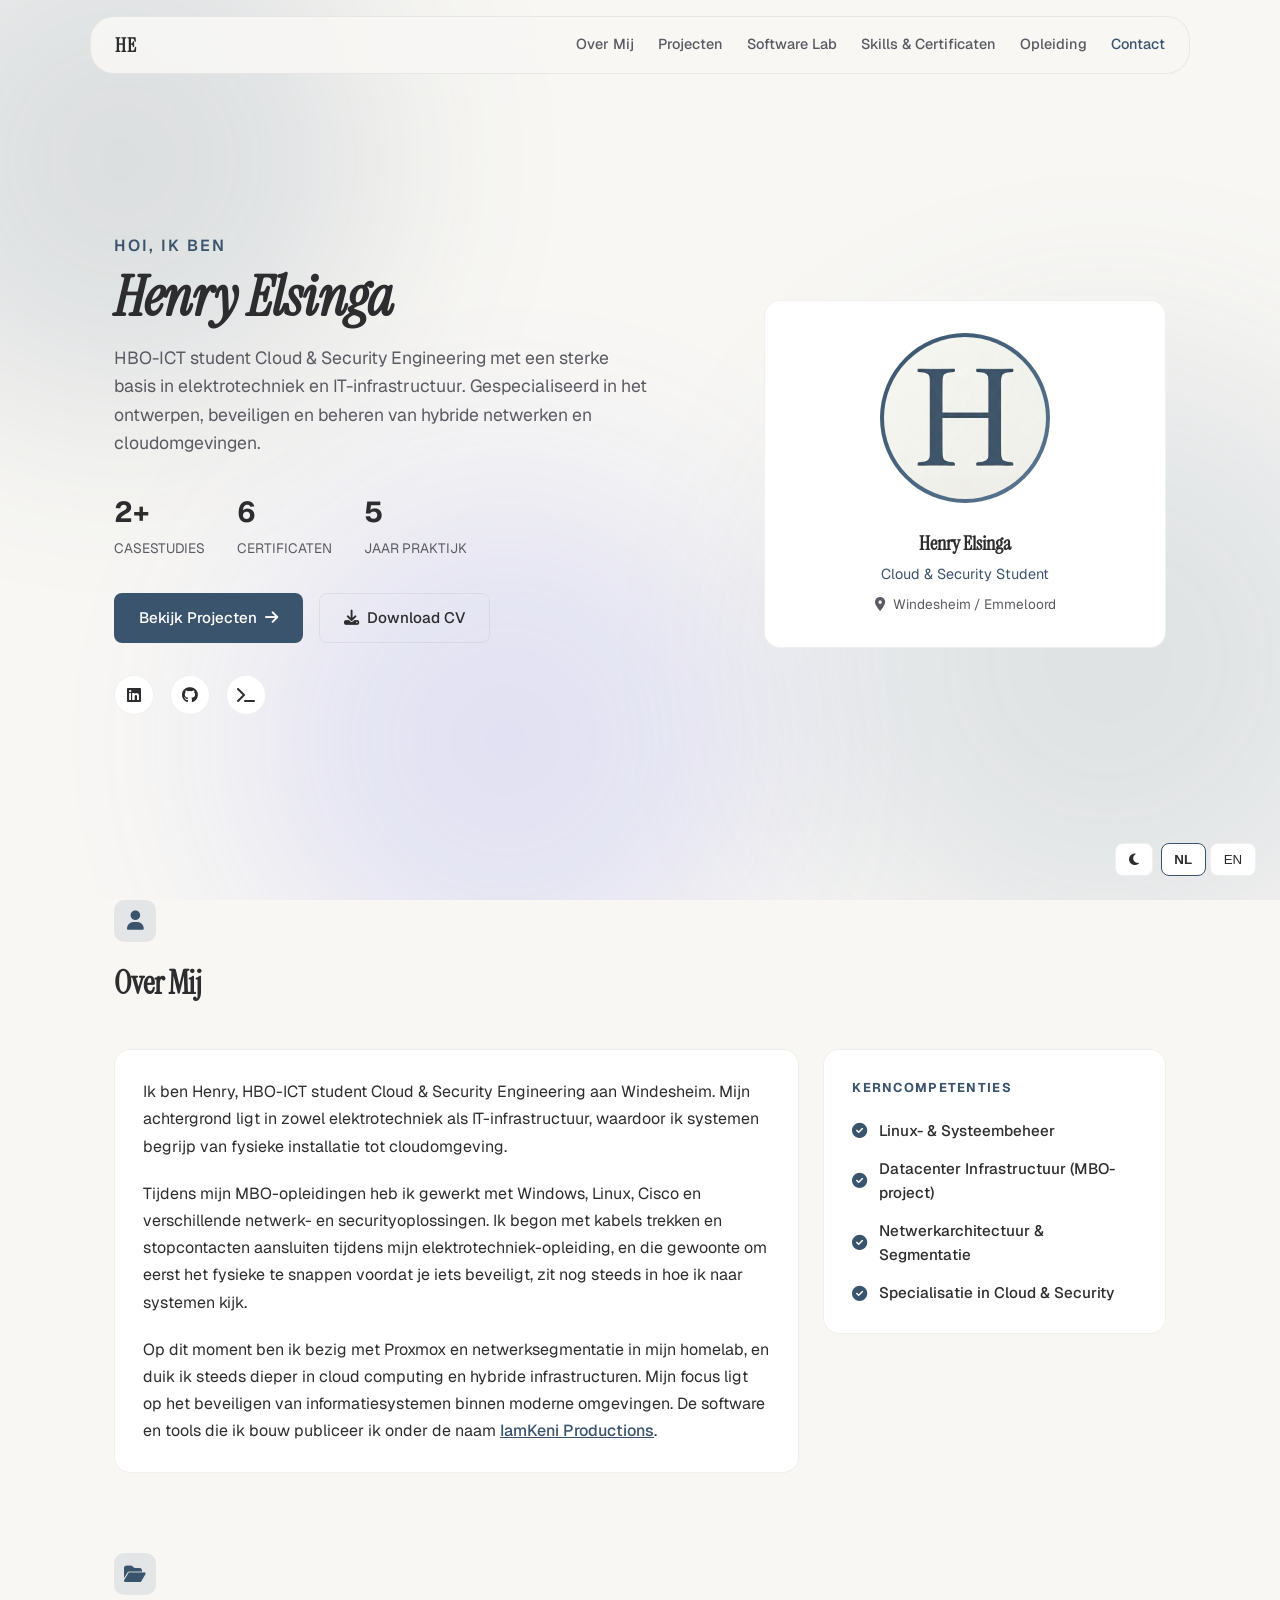
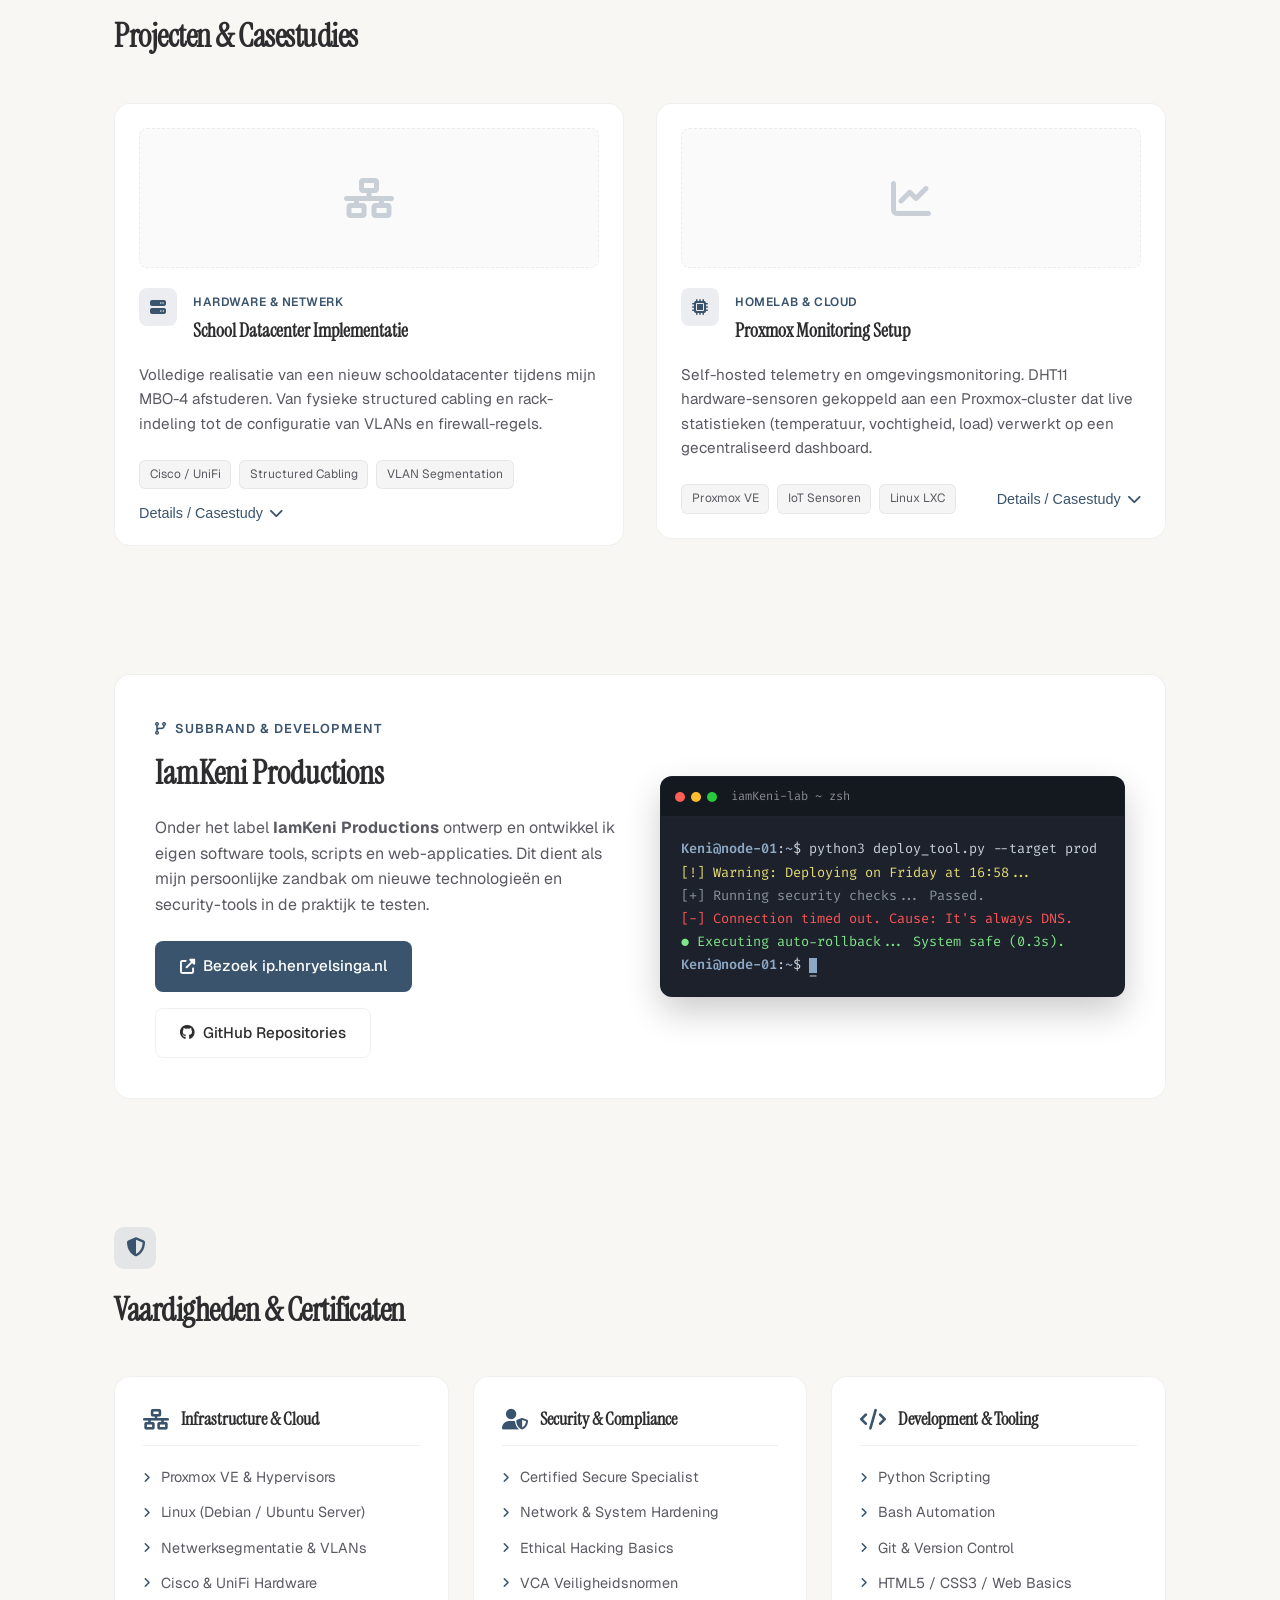
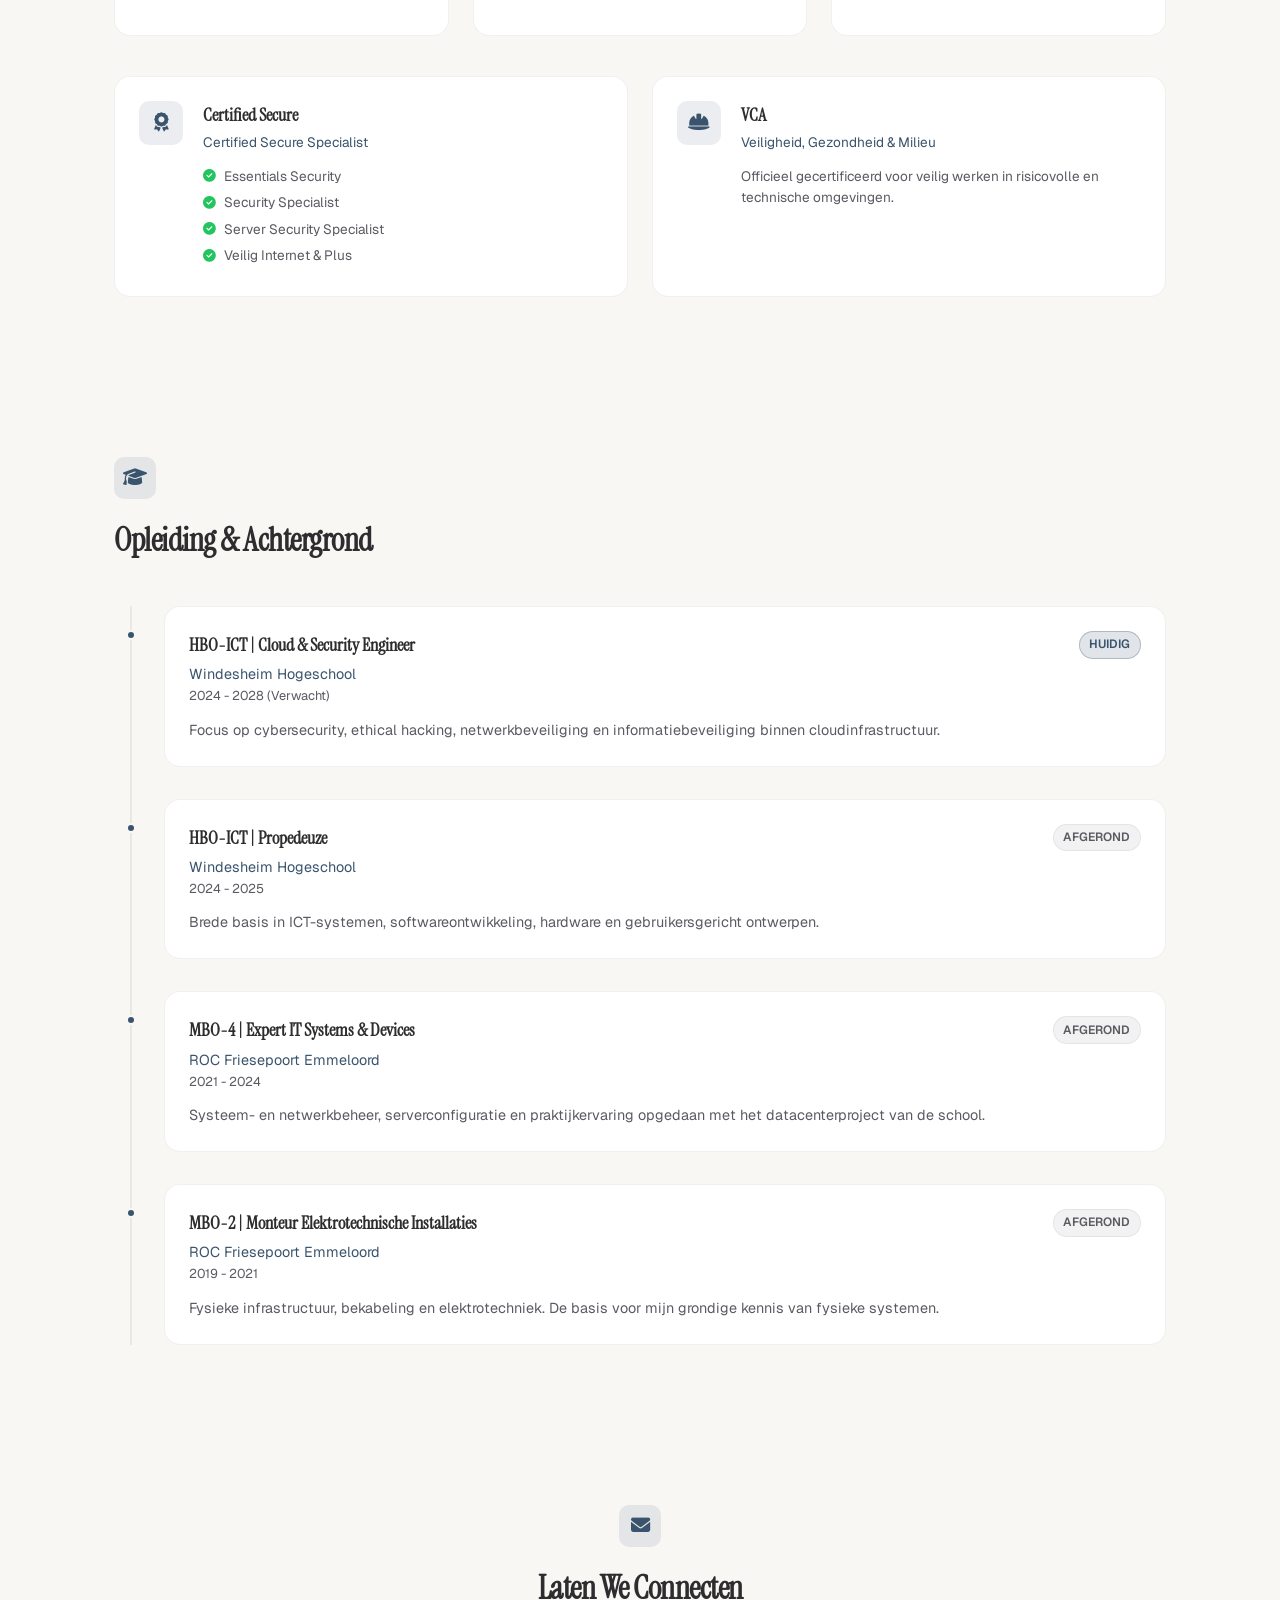
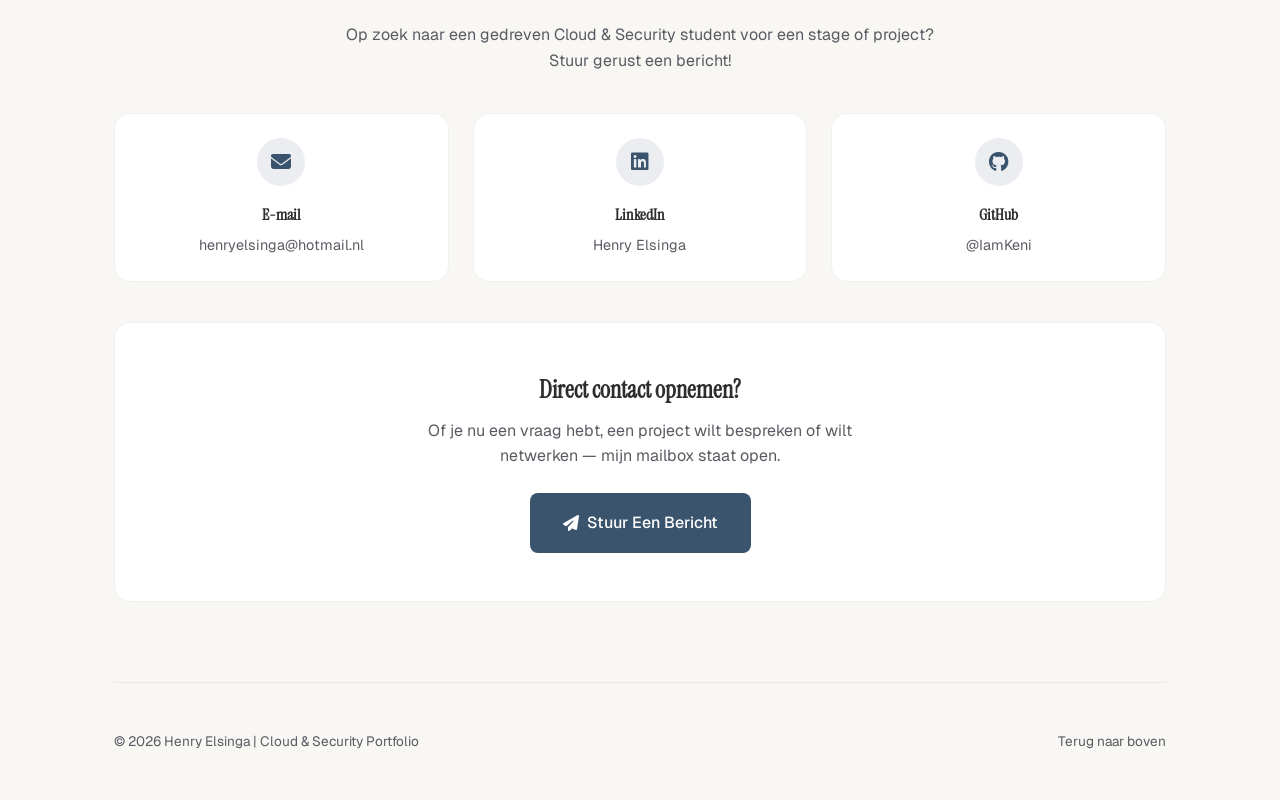
==== commit 0e990f67: "Mobiele pagina aangepast met navigatie balk" ====
--- a/index.html
+++ b/index.html
@@ -33,7 +33,12 @@
     <nav class="main-nav">
         <div class="nav-content">
             <a href="#home" class="nav-logo">HE</a>
-            <div class="nav-links-desktop">
+            
+            <button class="mobile-nav-toggle" id="nav-toggle" aria-label="Menu openen">
+                <i class="fas fa-bars"></i>
+            </button>
+
+            <div class="nav-links-desktop" id="nav-links">
                 <a href="#about" class="nav-link" data-translate="nav-about">Over Mij</a>
                 <a href="#projects" class="nav-link" data-translate="nav-projects">Projecten</a>
                 <a href="#lab" class="nav-link" data-translate="nav-lab">Software Lab</a>
--- a/assets/css/style.css
+++ b/assets/css/style.css
@@ -32,7 +32,7 @@
 }
 
 body[data-theme="light"] .main-nav {
-    background: rgba(248, 247, 244, 0.85);
+    background: rgba(248, 247, 244, 0.9);
 }
 
 body[data-theme="light"] .theme-toggle,
@@ -162,12 +162,13 @@
     width: calc(100% - 3rem);
     max-width: var(--max-width);
     z-index: 100;
-    background: rgba(20, 24, 31, 0.75);
+    background: rgba(20, 24, 31, 0.85);
     backdrop-filter: blur(16px);
     -webkit-backdrop-filter: blur(16px);
     border: 1px solid var(--border-card);
-    border-radius: 9999px;
+    border-radius: 24px;
     padding: 0.75rem 1.5rem;
+    transition: var(--transition);
 }
 
 .nav-content {
@@ -204,6 +205,16 @@
 
 .nav-link-highlight {
     color: var(--accent-cyan);
+}
+
+.mobile-nav-toggle {
+    display: none;
+    background: transparent;
+    border: none;
+    color: var(--text-main);
+    font-size: 1.25rem;
+    cursor: pointer;
+    padding: 0.25rem 0.5rem;
 }
 
 /* --- Fixed Controls --- */
@@ -465,7 +476,7 @@
     margin: 0.5rem auto 0;
 }
 
-/* About Section */
+/* --- About Section --- */
 .about-grid {
     display: grid;
     grid-template-columns: 2fr 1fr;
@@ -475,7 +486,6 @@
 
 .about-text-card {
     padding: 1.75rem;
-    /* Padding toegevoegd zodat tekst niet tegen het kader plakt */
 }
 
 .about-text-card p {
@@ -489,7 +499,6 @@
 
 .about-text-card a {
     color: var(--accent-cyan);
-    /* Aangepast naar bestaande variabele */
     text-decoration: underline;
     font-weight: 500;
 }
@@ -504,7 +513,6 @@
     letter-spacing: 0.1em;
     text-transform: uppercase;
     color: var(--accent-cyan);
-    /* Aangepast naar bestaande variabele */
     margin-bottom: 1.25rem;
 }
 
@@ -527,17 +535,9 @@
 
 .highlight-list li i {
     color: var(--accent-cyan);
-    /* Aangepast naar bestaande variabele */
-}
-
-@media (max-width: 768px) {
-    .about-grid {
-        grid-template-columns: 1fr;
-    }
-}
-
-
-/* --- Section 1: Projects --- */
+}
+
+/* --- Projects Section --- */
 .work {
     padding: 5rem 0;
 }
@@ -679,7 +679,7 @@
     border: 1px solid var(--border-card);
 }
 
-/* --- Section 2: Software Lab & Terminal --- */
+/* --- Software Lab & Terminal --- */
 .lab-section {
     padding: 3rem 0;
 }
@@ -813,7 +813,7 @@
     }
 }
 
-/* --- Section 3: Skills & Certifications --- */
+/* --- Skills & Certifications --- */
 .skills {
     padding: 5rem 0;
 }
@@ -927,7 +927,7 @@
     color: var(--text-muted);
 }
 
-/* --- Section 4: Education --- */
+/* --- Education --- */
 .edu-wrap {
     padding: 5rem 0;
 }
@@ -1010,7 +1010,7 @@
     color: var(--text-muted);
 }
 
-/* --- Section 5: Contact & Footer --- */
+/* --- Contact & Footer --- */
 .connect {
     padding: 5rem 0;
 }
@@ -1118,6 +1118,35 @@
 }
 
 @media (max-width: 768px) {
+
+    /* Mobile Navigation Logic */
+    .mobile-nav-toggle {
+        display: block;
+    }
+
+    .nav-content {
+        flex-wrap: wrap;
+    }
+
+    .nav-links-desktop {
+        display: none;
+        width: 100%;
+        flex-direction: column;
+        gap: 1rem;
+        padding-top: 1rem;
+        margin-top: 0.5rem;
+        border-top: 1px solid var(--border-card);
+    }
+
+    .nav-links-desktop.active {
+        display: flex;
+    }
+
+    /* Hero & General Mobile Adjustments */
+    .about-grid {
+        grid-template-columns: 1fr;
+    }
+
     .hero-inner {
         grid-template-columns: 1fr;
         text-align: center;
@@ -1138,10 +1167,6 @@
 
     .hero-socials {
         justify-content: center;
-    }
-
-    .nav-links-desktop {
-        display: none;
     }
 
     .portfolio-footer {
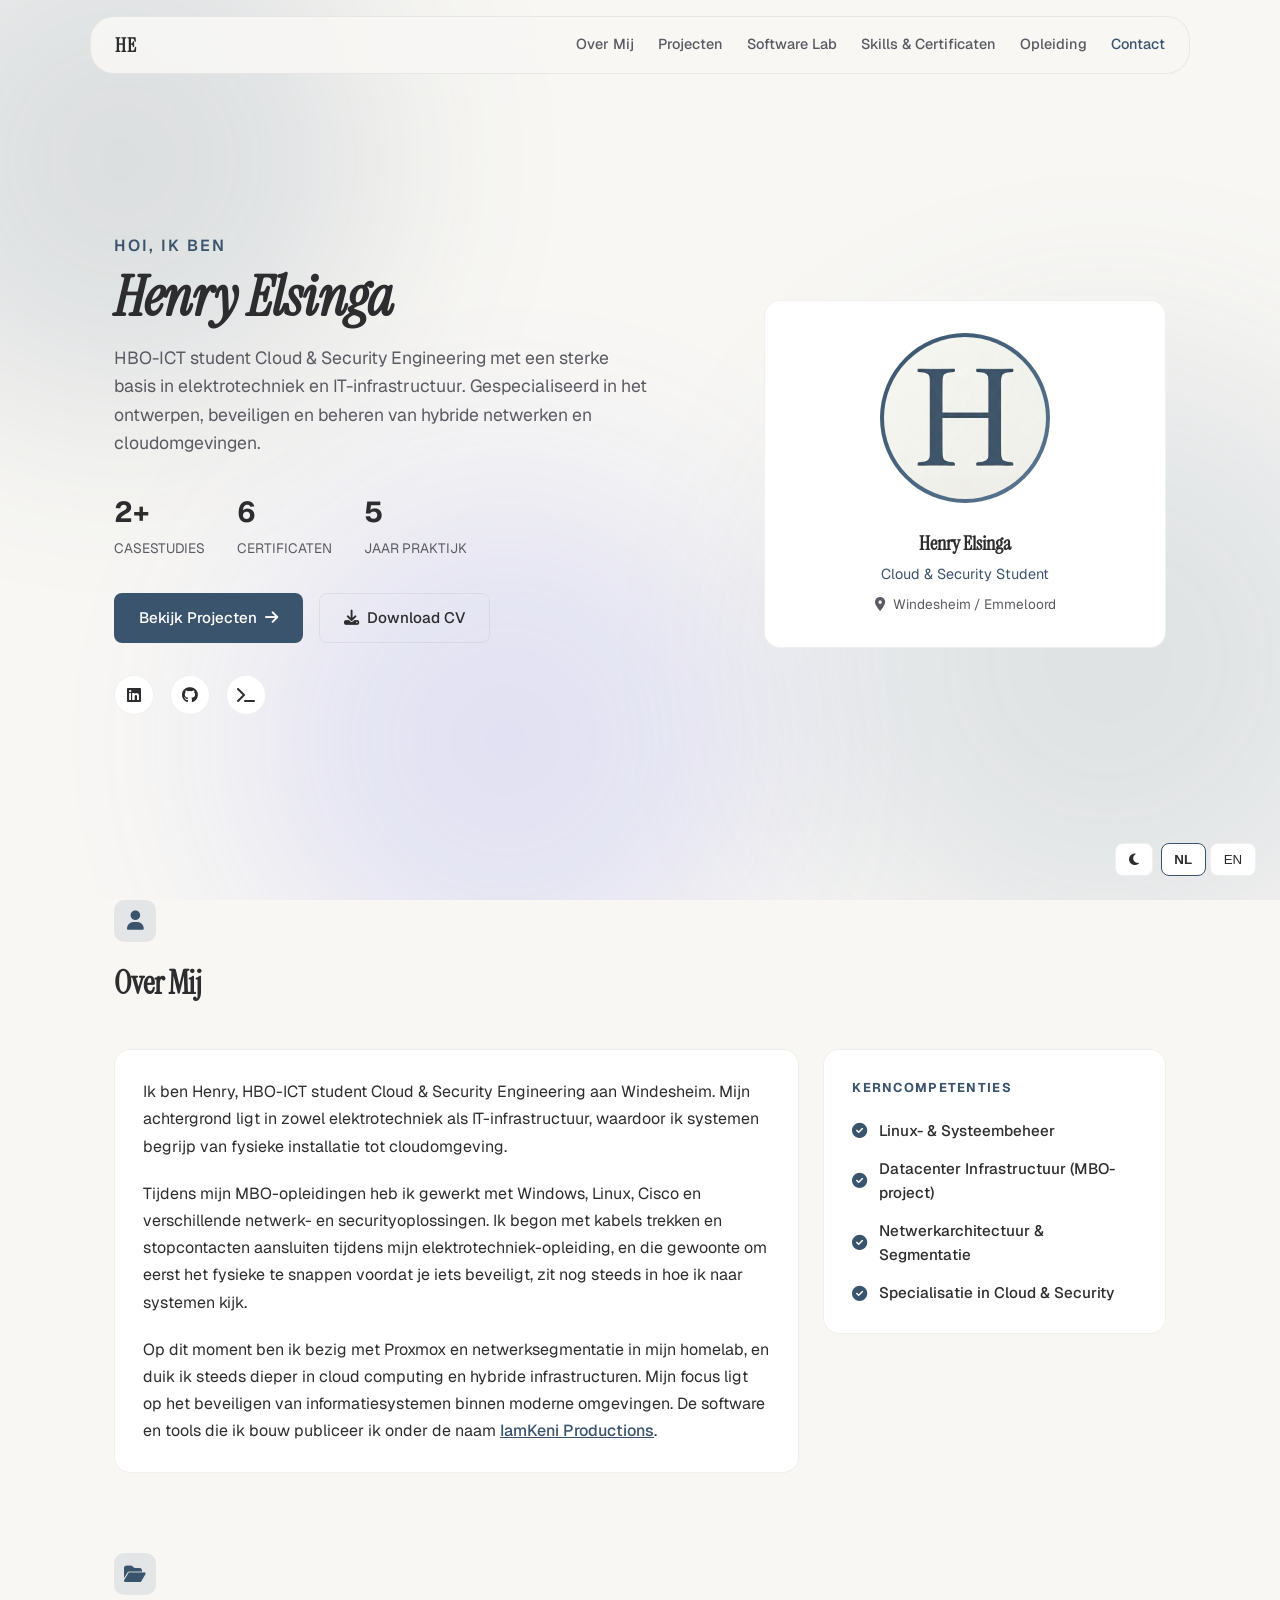
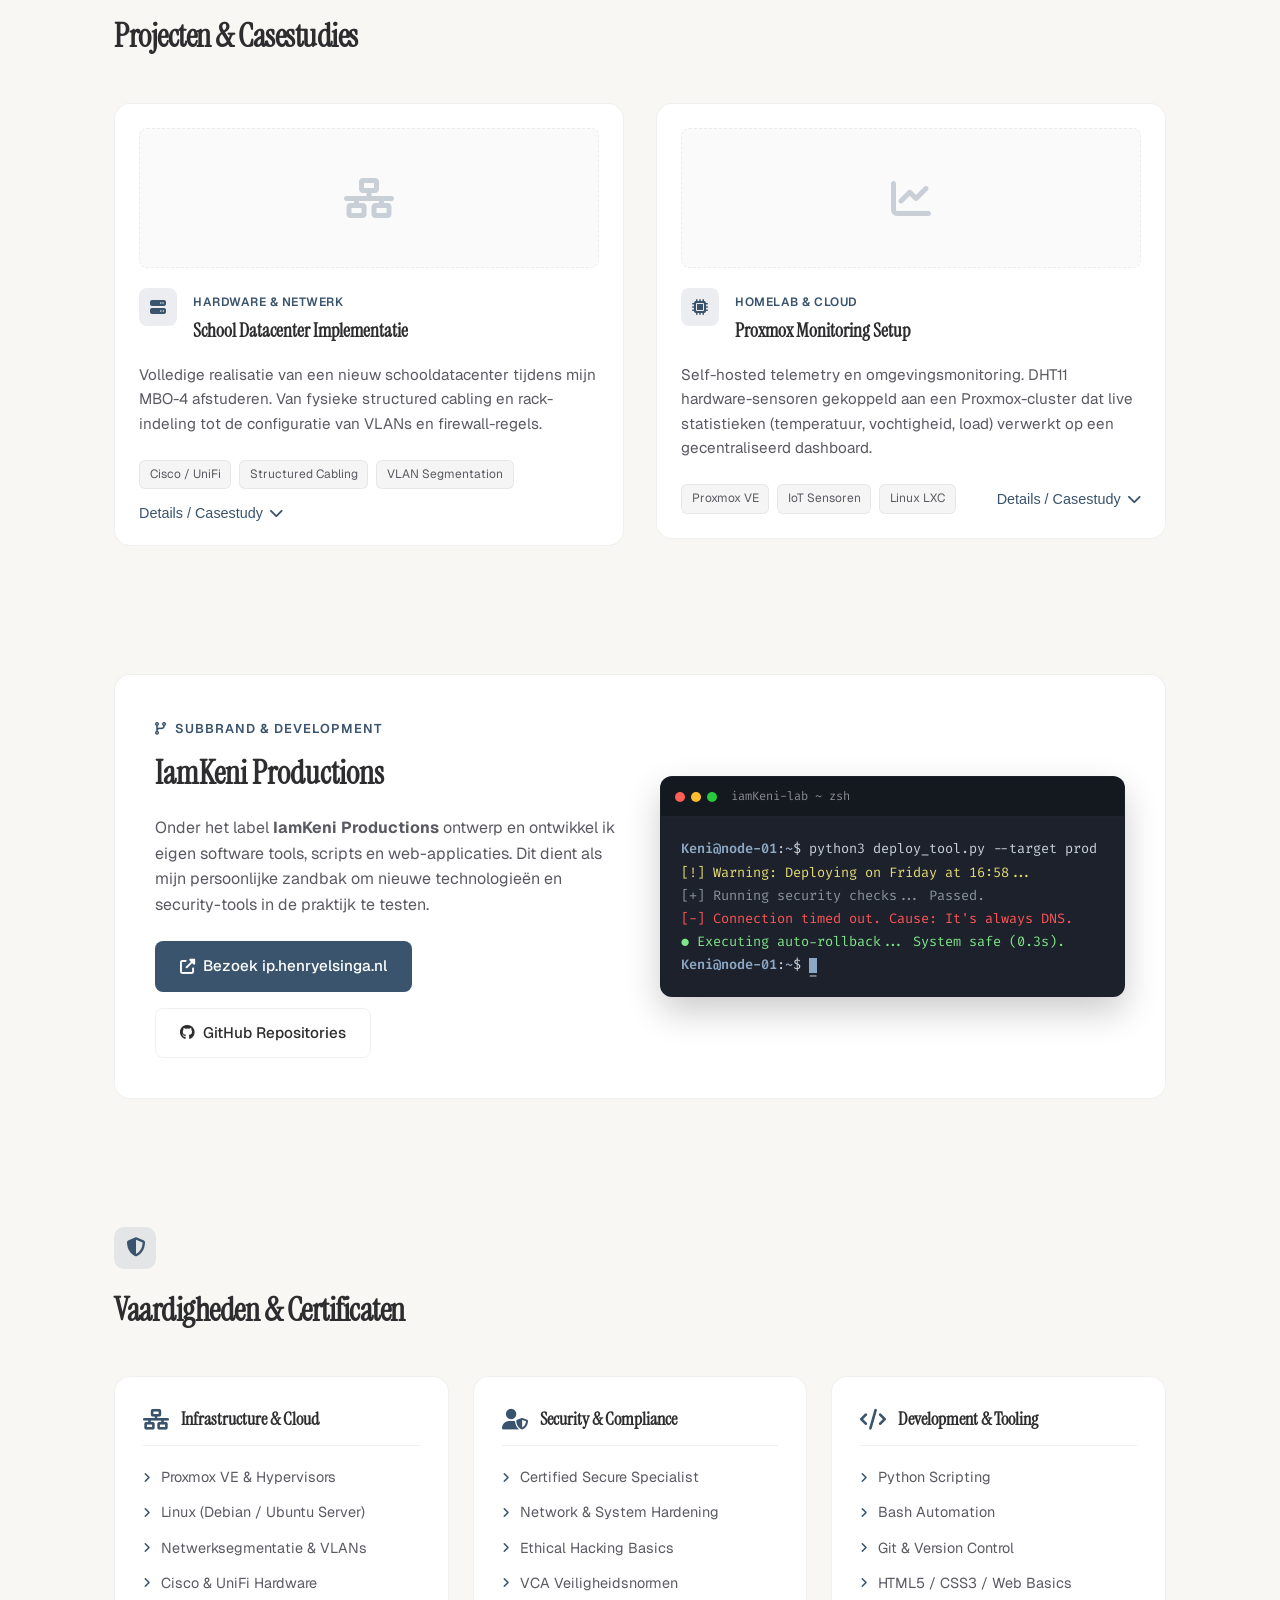
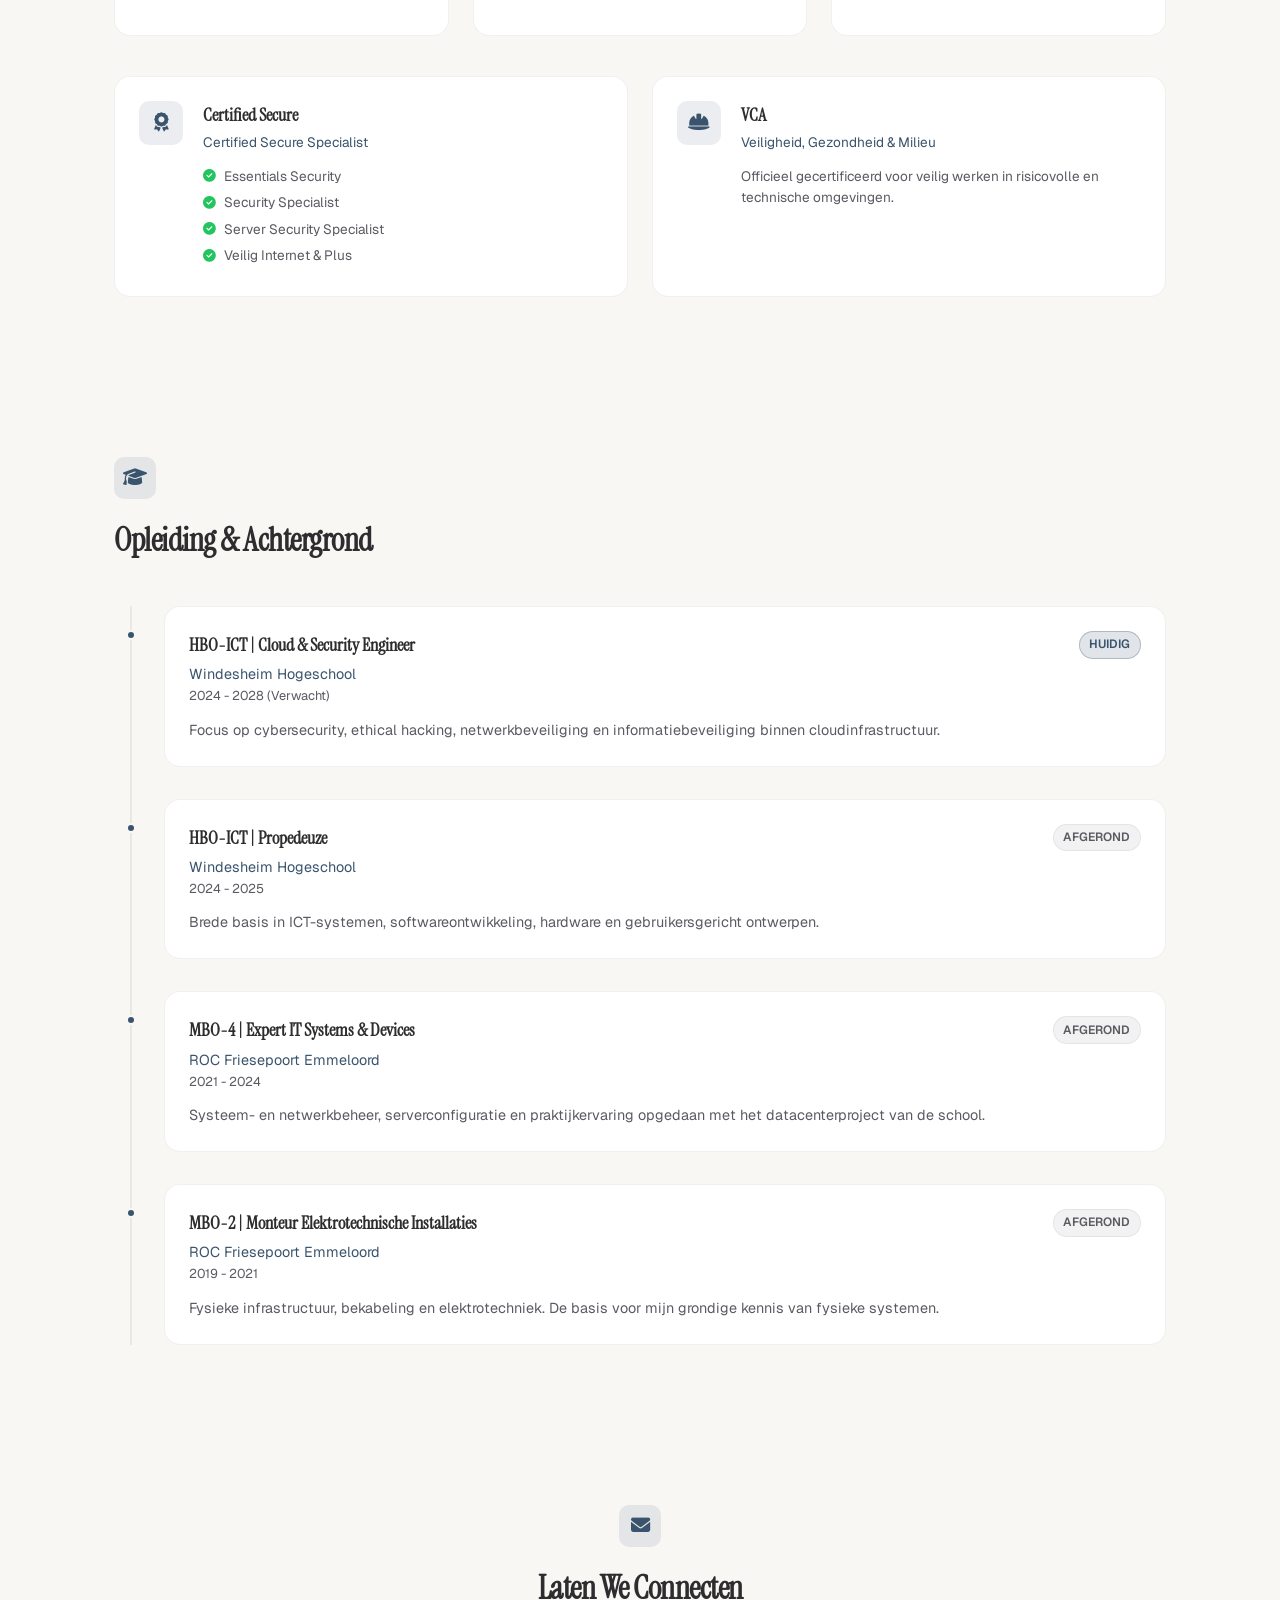
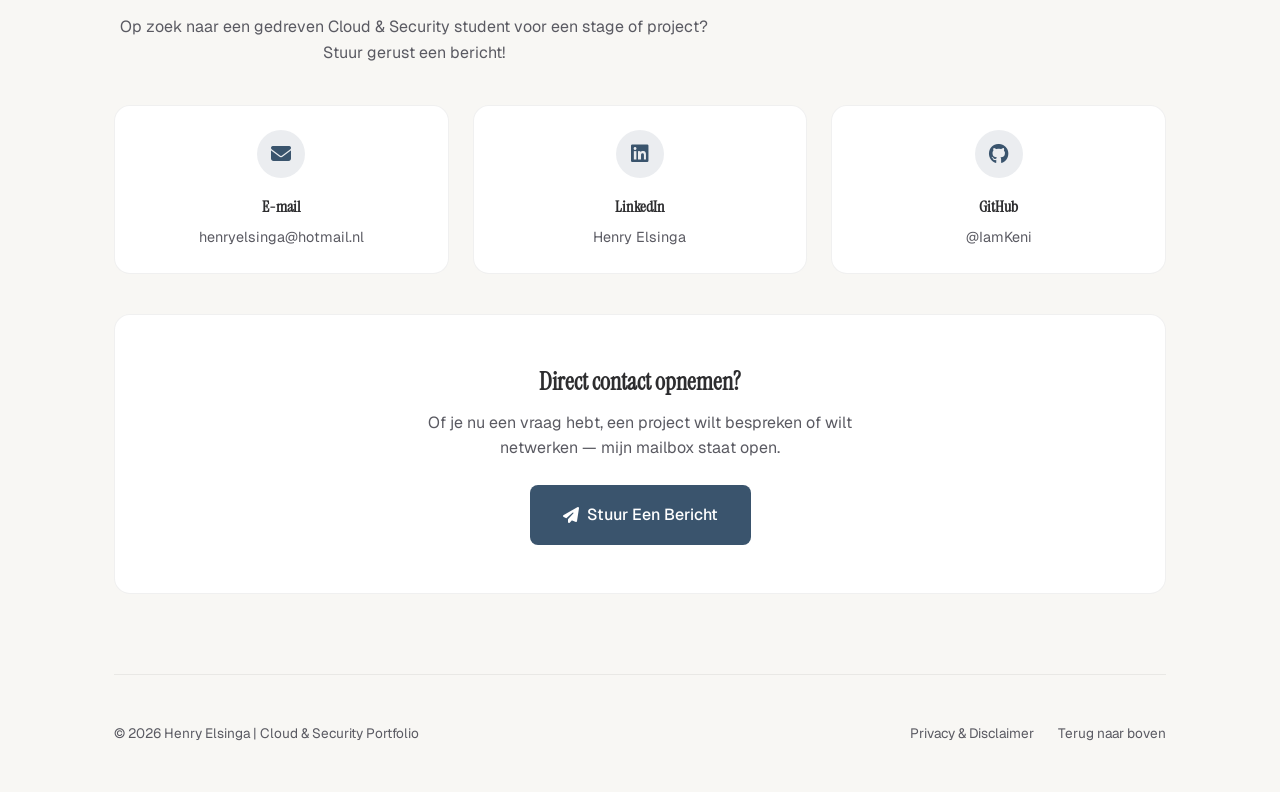
==== commit a1722ba0: "Privacy & Disclaimer update" ====
--- a/index.html
+++ b/index.html
@@ -485,6 +485,7 @@
             <footer class="portfolio-footer">
                 <p>&copy; 2026 Henry Elsinga <span data-translate="footer">| Cloud & Security Portfolio</span></p>
                 <div class="footer-links">
+                    <a href="privacy.html" data-translate="footer-privacy">Privacy & Disclaimer</a>
                     <a href="#home" data-translate="back-top">Terug naar boven</a>
                 </div>
             </footer>
--- a/assets/css/style.css
+++ b/assets/css/style.css
@@ -473,7 +473,6 @@
 .subtitle {
     color: var(--text-muted);
     max-width: 600px;
-    margin: 0.5rem auto 0;
 }
 
 /* --- About Section --- */
@@ -1085,7 +1084,14 @@
     justify-content: space-between;
     align-items: center;
     flex-wrap: wrap;
-    gap: 1rem;
+    gap: 1.25rem;
+}
+
+.footer-links {
+    display: flex;
+    align-items: center;
+    gap: 1.5rem;
+    flex-wrap: wrap;
 }
 
 .footer-links a {
@@ -1096,6 +1102,139 @@
 
 .footer-links a:hover {
     color: var(--accent-cyan);
+}
+
+/* --- Legal / Privacy Page Styles --- */
+.legal-wrapper {
+    padding-top: 6.5rem;
+    padding-bottom: 3rem;
+    max-width: 860px;
+    margin: 0 auto;
+}
+
+.legal-header {
+    margin-bottom: 2.5rem;
+}
+
+.legal-header .title {
+    font-size: 2.5rem;
+    margin-bottom: 0.5rem;
+}
+
+.legal-header-meta {
+    display: inline-flex;
+    align-items: center;
+    gap: 0.5rem;
+    font-size: 0.85rem;
+    color: var(--text-muted);
+    margin-top: 0.75rem;
+}
+
+.legal-grid {
+    display: flex;
+    flex-direction: column;
+    gap: 1.5rem;
+    margin-bottom: 2.5rem;
+}
+
+.legal-card {
+    padding: 2rem;
+}
+
+.legal-card h2 {
+    font-size: 1.25rem;
+    margin-bottom: 1rem;
+    color: var(--text-main);
+    display: flex;
+    align-items: center;
+    gap: 0.6rem;
+    font-family: var(--font-main);
+    font-weight: 600;
+}
+
+.legal-card h2 i {
+    color: var(--accent-cyan);
+    font-size: 1.1rem;
+}
+
+.legal-card p {
+    color: var(--text-muted);
+    margin-bottom: 1rem;
+    line-height: 1.7;
+}
+
+.legal-card p:last-child {
+    margin-bottom: 0;
+}
+
+.legal-card code {
+    font-family: var(--font-code);
+    font-size: 0.88em;
+    padding: 0.15rem 0.4rem;
+    border-radius: 6px;
+    background: rgba(140, 168, 196, 0.12);
+    color: var(--text-main);
+    border: 1px solid var(--border-card);
+}
+
+.legal-list {
+    list-style: none;
+    padding: 0;
+    margin: 1rem 0;
+    display: flex;
+    flex-direction: column;
+    gap: 0.75rem;
+}
+
+.legal-list li {
+    position: relative;
+    padding-left: 1.5rem;
+    color: var(--text-muted);
+    line-height: 1.6;
+}
+
+.legal-list li::before {
+    content: "•";
+    color: var(--accent-cyan);
+    position: absolute;
+    left: 0.4rem;
+    font-size: 1.2rem;
+    line-height: 1.2;
+}
+
+.legal-contact-list {
+    list-style: none;
+    padding: 0;
+    margin: 1rem 0 0;
+    display: flex;
+    flex-direction: column;
+    gap: 0.6rem;
+}
+
+.legal-contact-list li {
+    display: flex;
+    align-items: center;
+    gap: 0.75rem;
+    color: var(--text-muted);
+}
+
+.legal-contact-list li i {
+    color: var(--accent-cyan);
+    width: 16px;
+}
+
+.legal-contact-list a {
+    color: var(--accent-cyan);
+    text-decoration: none;
+    transition: var(--transition);
+}
+
+.legal-contact-list a:hover {
+    text-decoration: underline;
+}
+
+.back-nav-wrap {
+    margin-bottom: 2rem;
 }
 
 /* Reveal Animations */
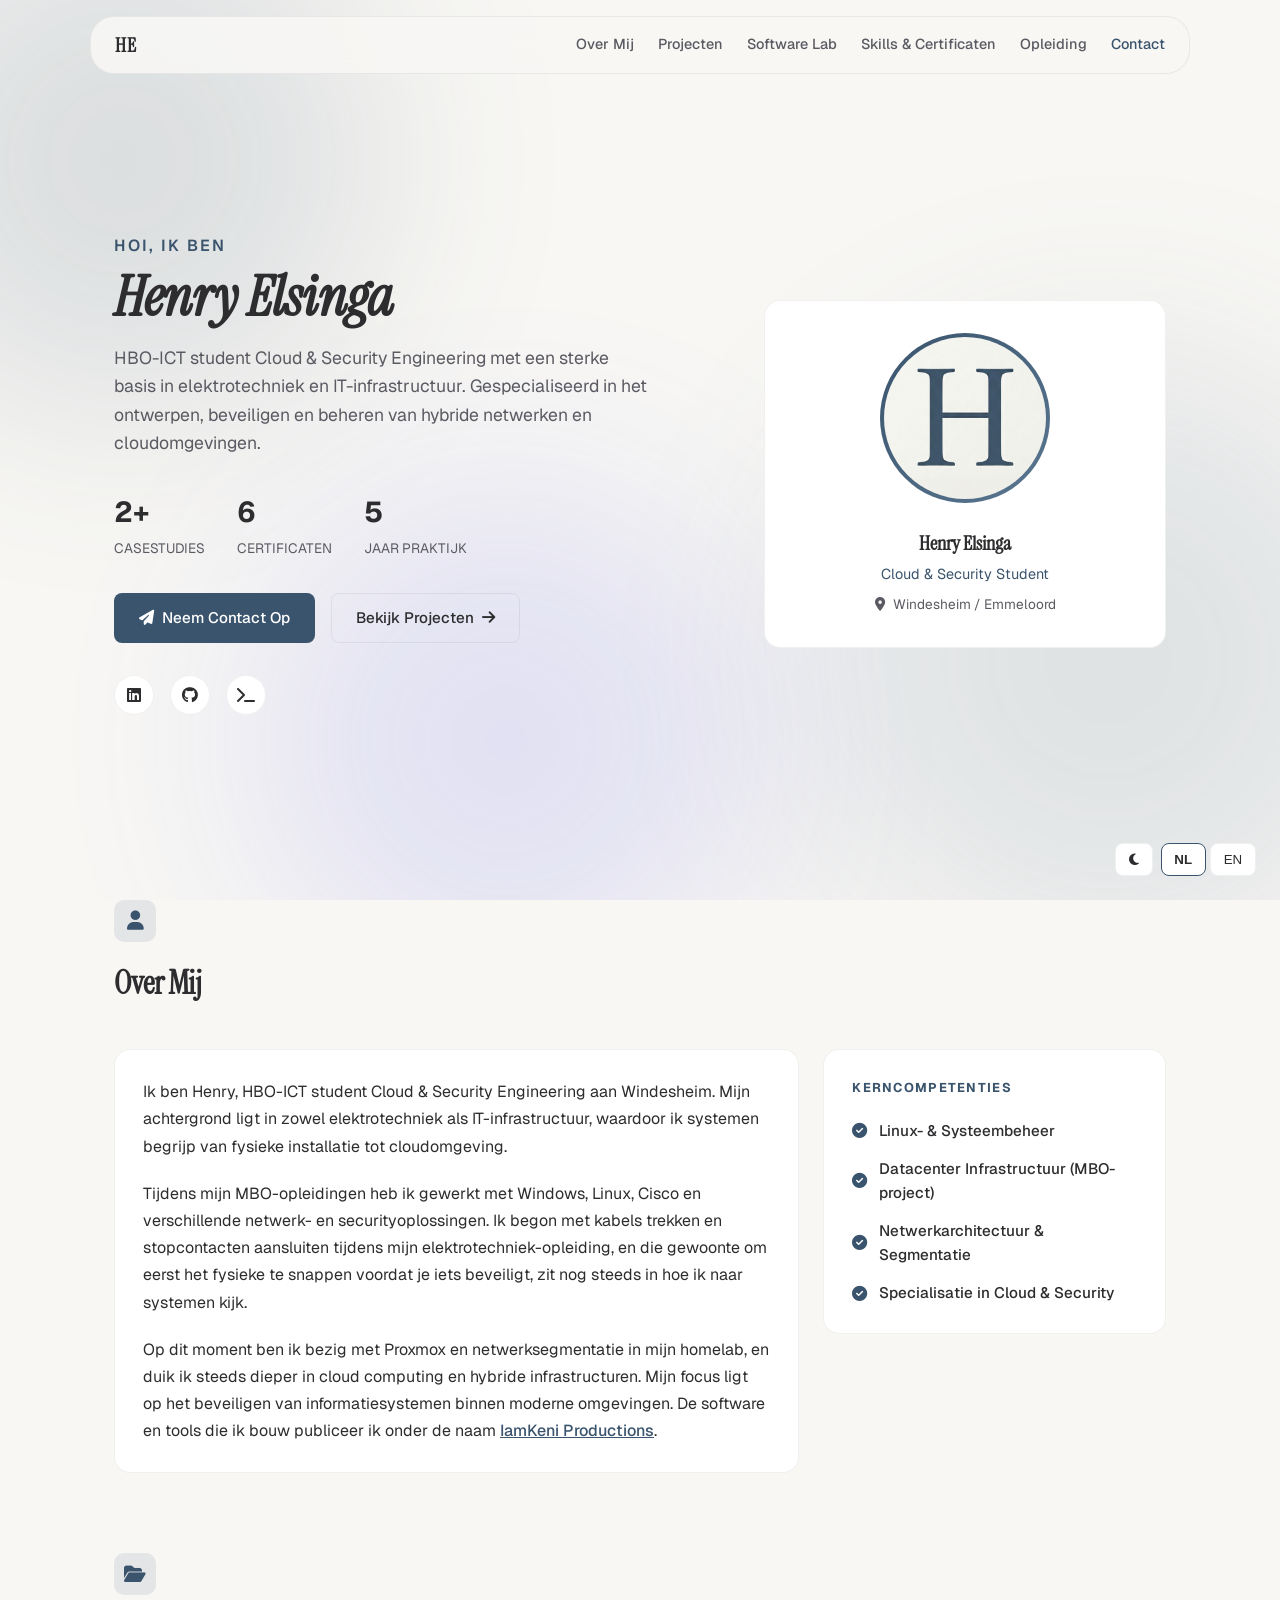
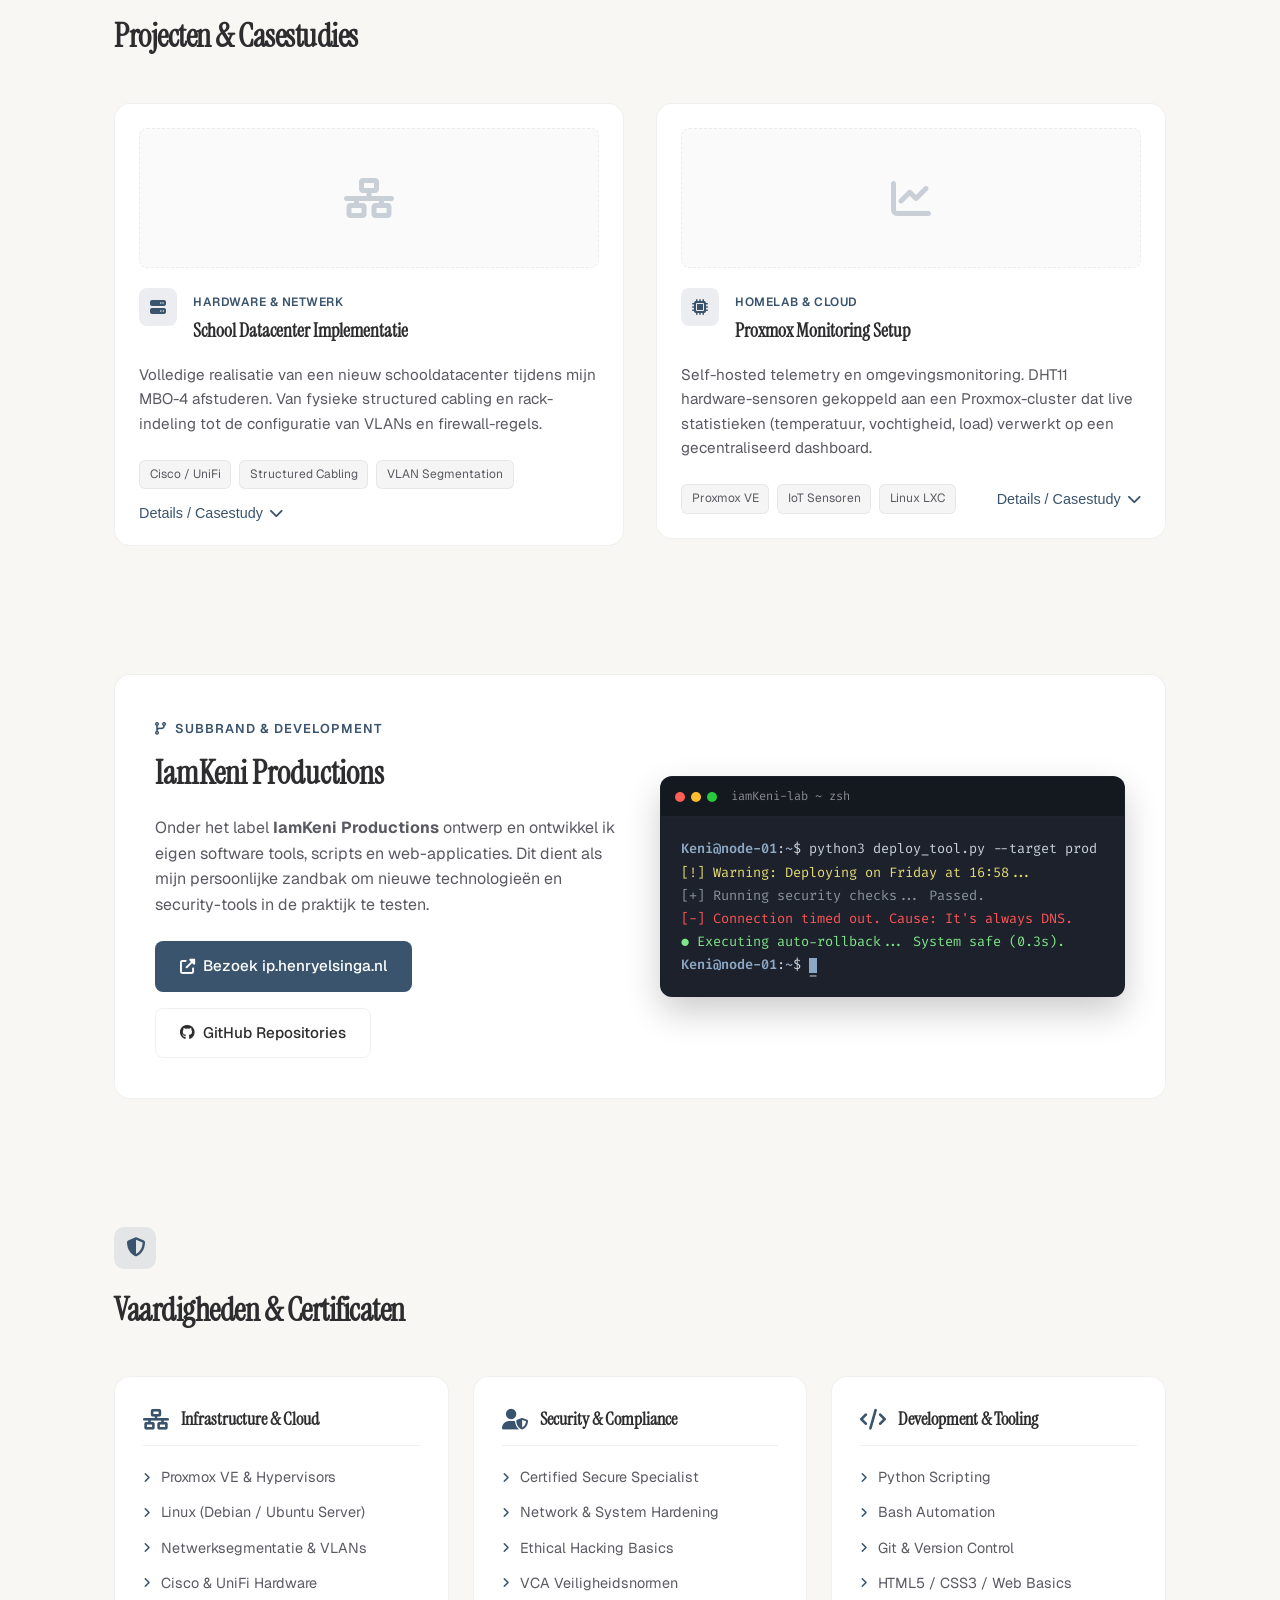
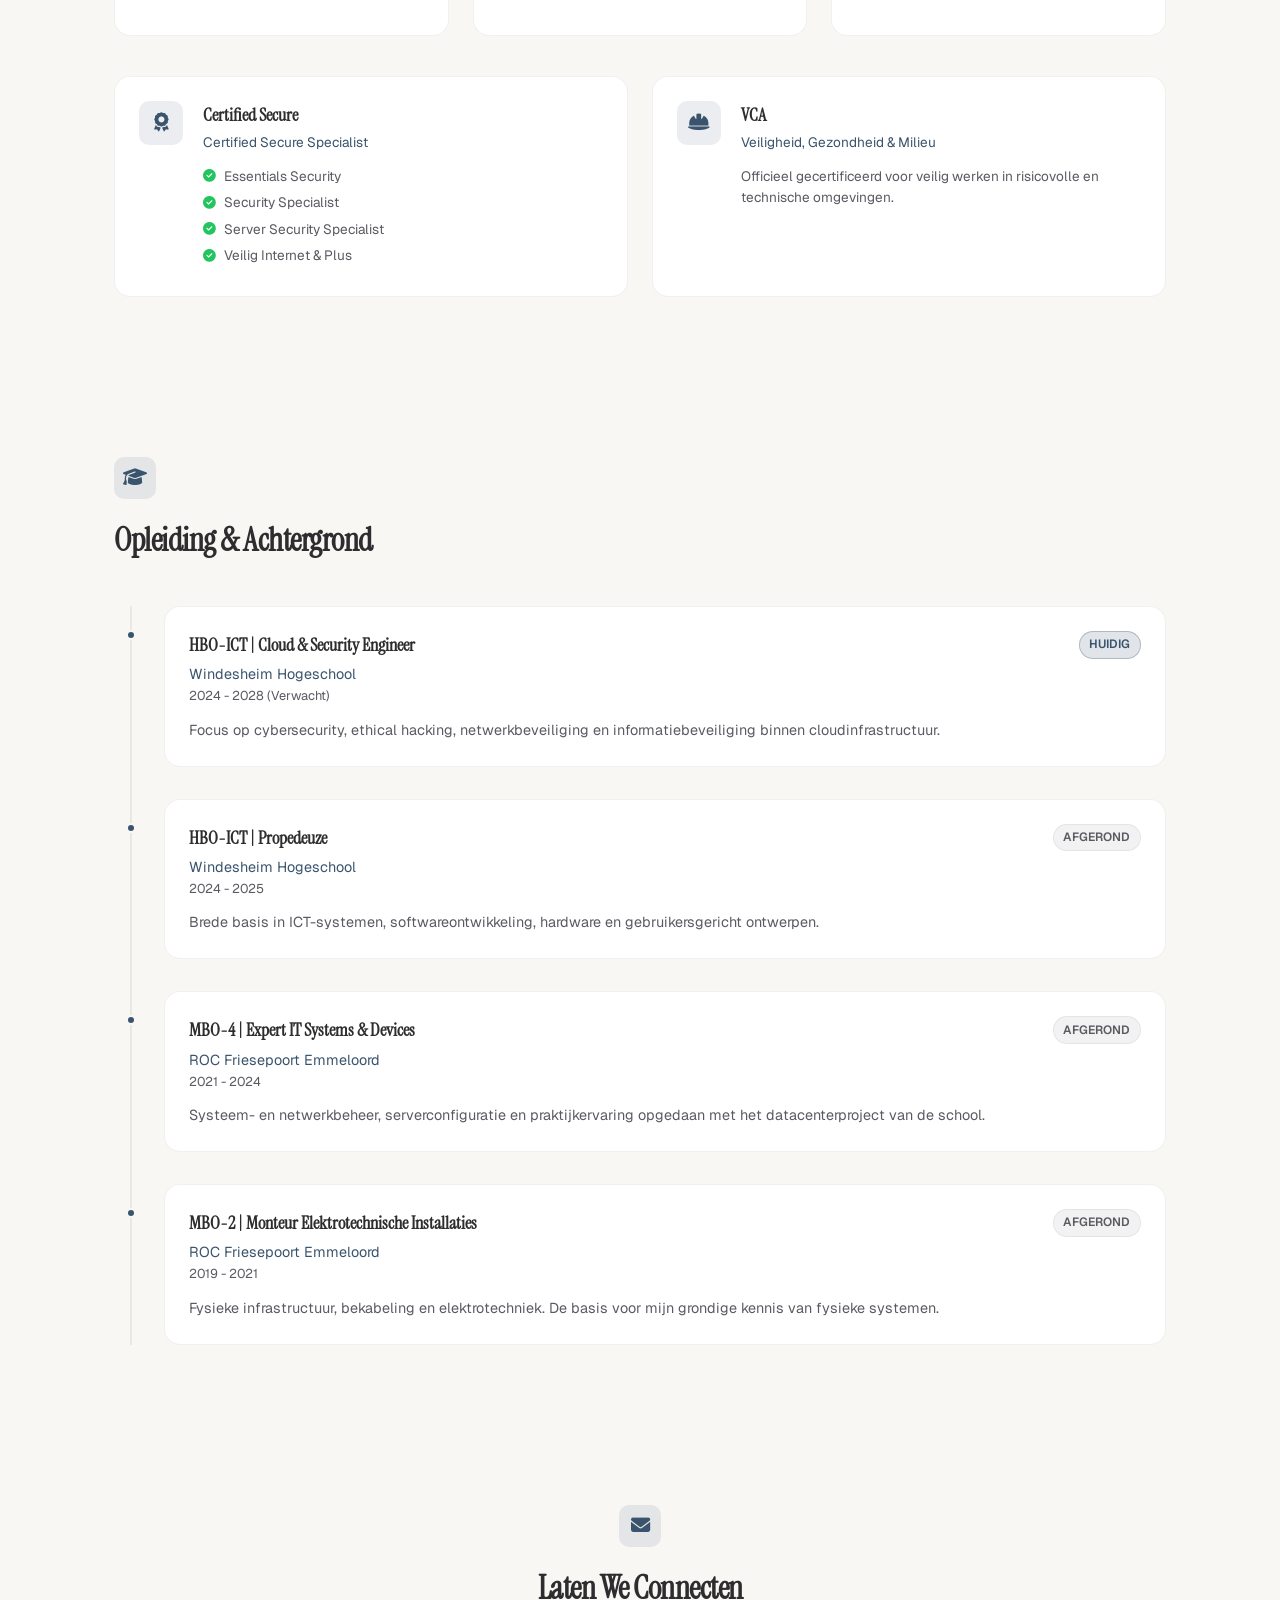
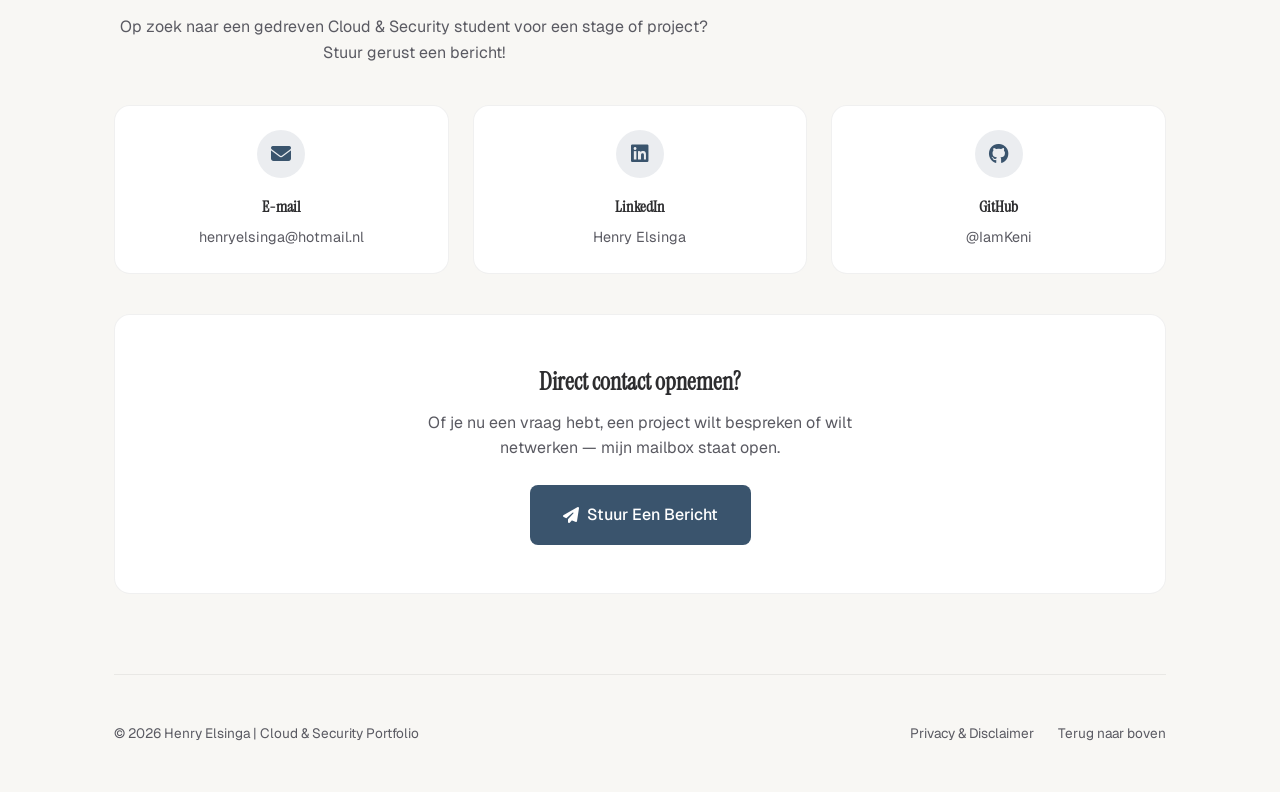
==== commit cdb3681a: "home page update" ====
--- a/index.html
+++ b/index.html
@@ -91,13 +91,13 @@
                         </div>
 
                         <div class="hero-actions">
-                            <a href="#projects" class="btn btn-primary">
+                            <a href="#contact" class="btn btn-primary">
+                                <i class="fas fa-paper-plane"></i>
+                                <span data-translate="cta-contact">Neem Contact Op</span>
+                            </a>
+                            <a href="#projects" class="btn btn-outline">
                                 <span data-translate="cta-work">Bekijk Projecten</span>
                                 <i class="fas fa-arrow-right"></i>
-                            </a>
-                            <a href="./assets/cv.pdf" download class="btn btn-outline">
-                                <i class="fas fa-download"></i>
-                                <span data-translate="cta-cv">Download CV</span>
                             </a>
                         </div>
 
--- a/assets/css/style.css
+++ b/assets/css/style.css
@@ -1,6 +1,5 @@
 @import url('https://fonts.googleapis.com/css2?family=Instrument+Serif:ital@0;1&family=Geist:wght@300;400;500;600&display=swap');
 
-/* --- CSS Variables & Root (Dark Mode Standaard) --- */
 :root {
     --bg-dark: #14181f;
     --bg-card: #1c212b;
